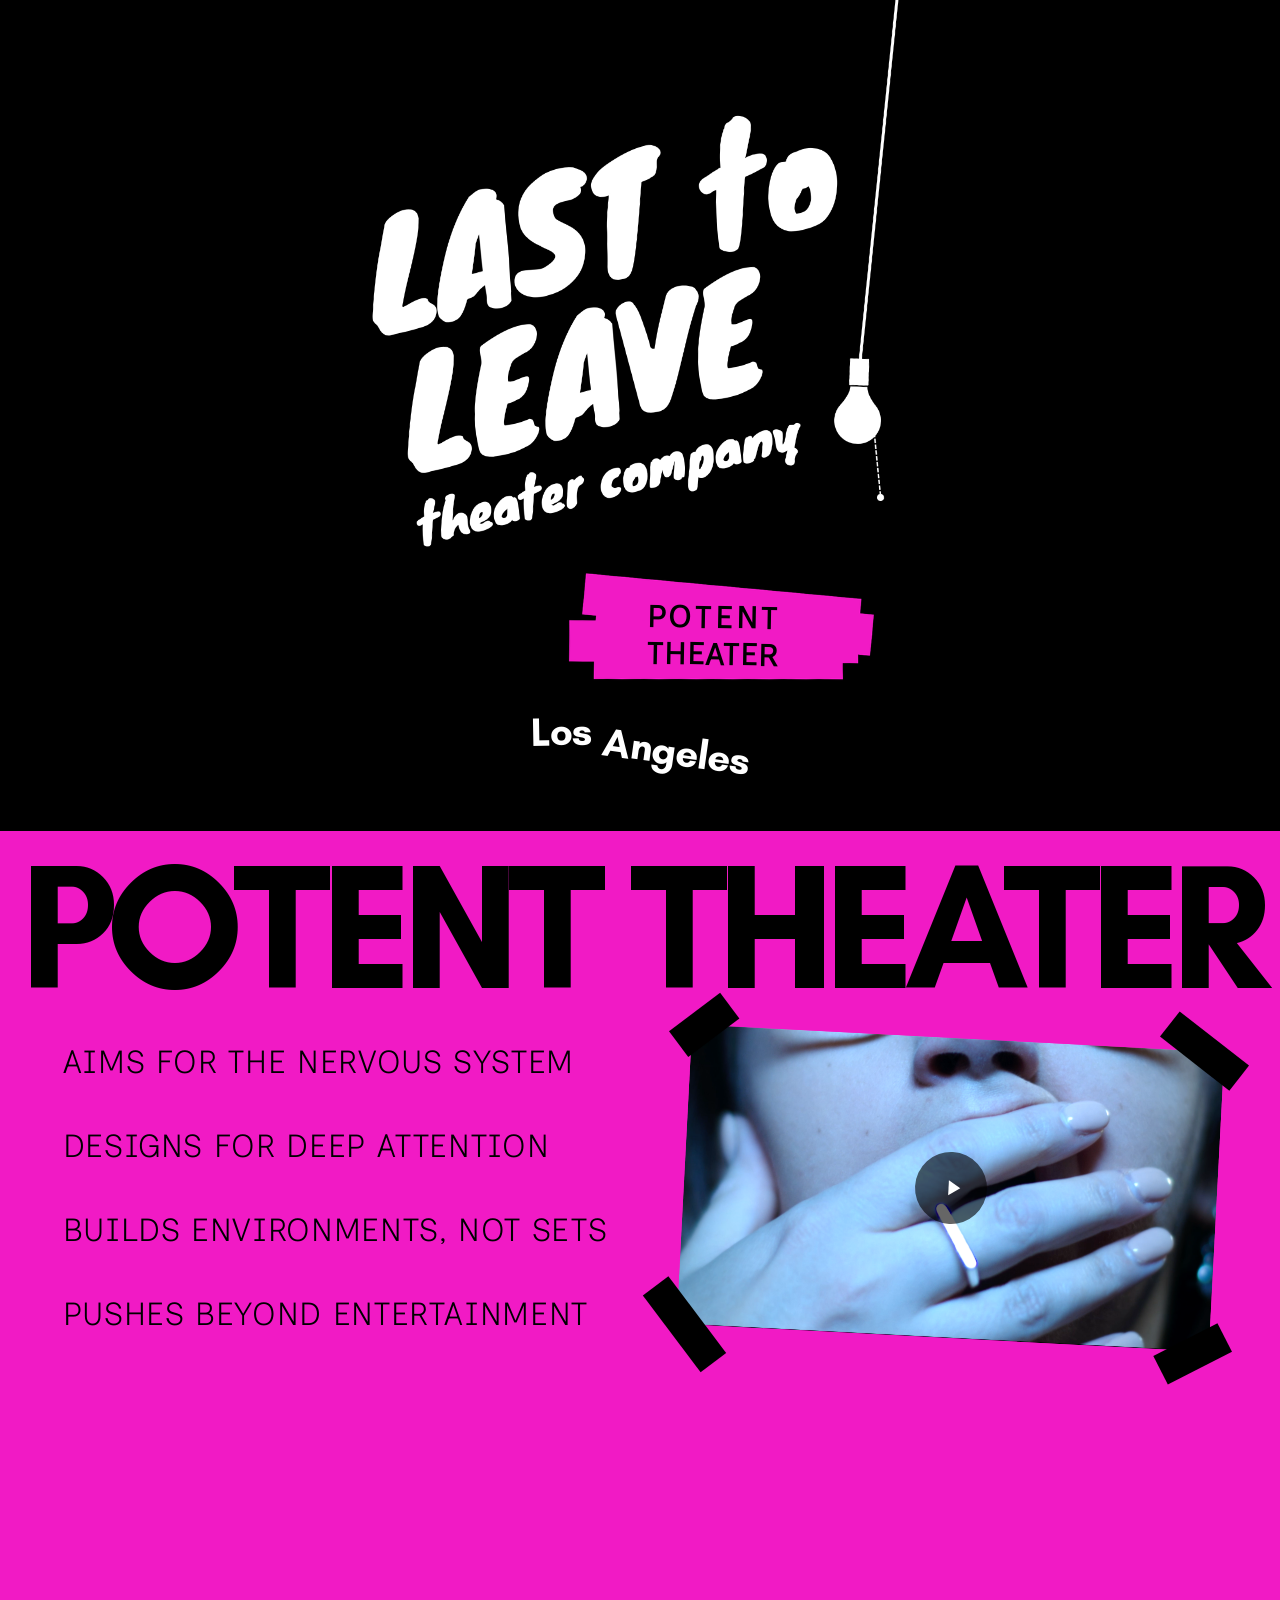
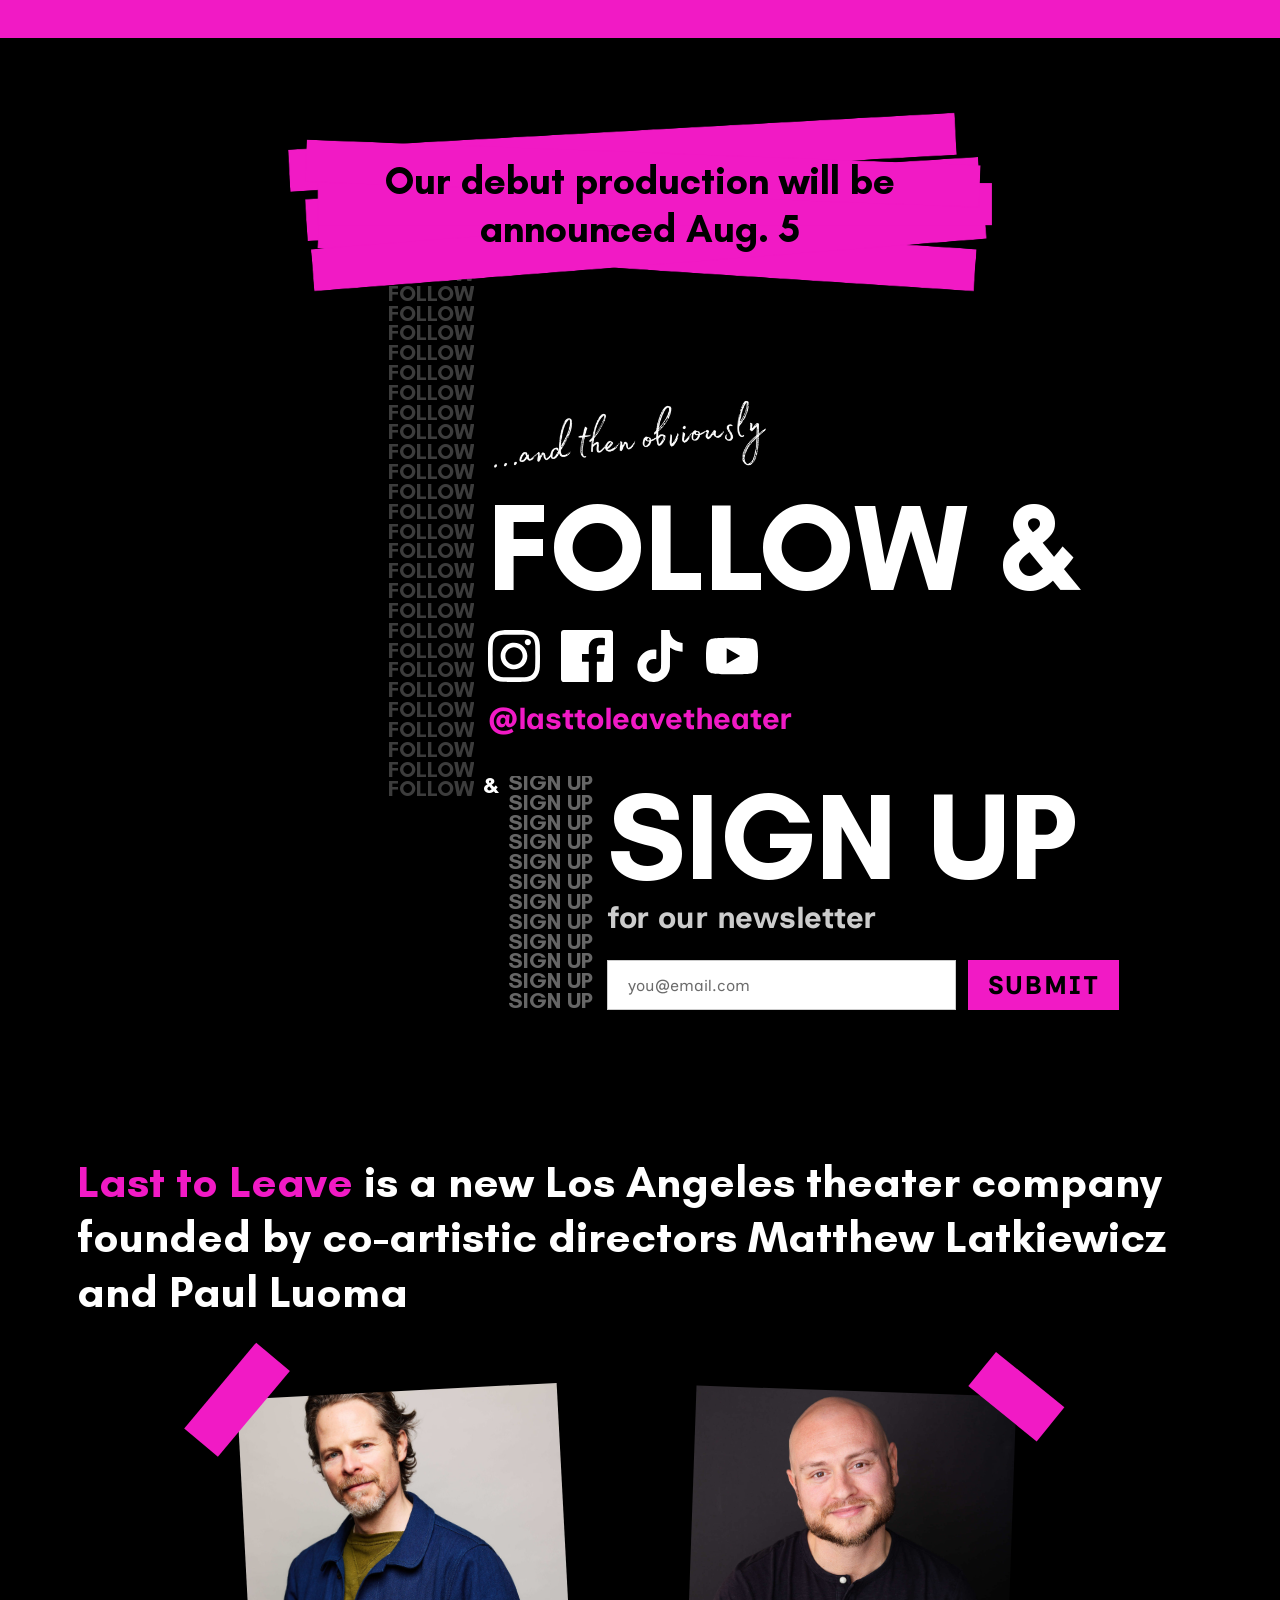
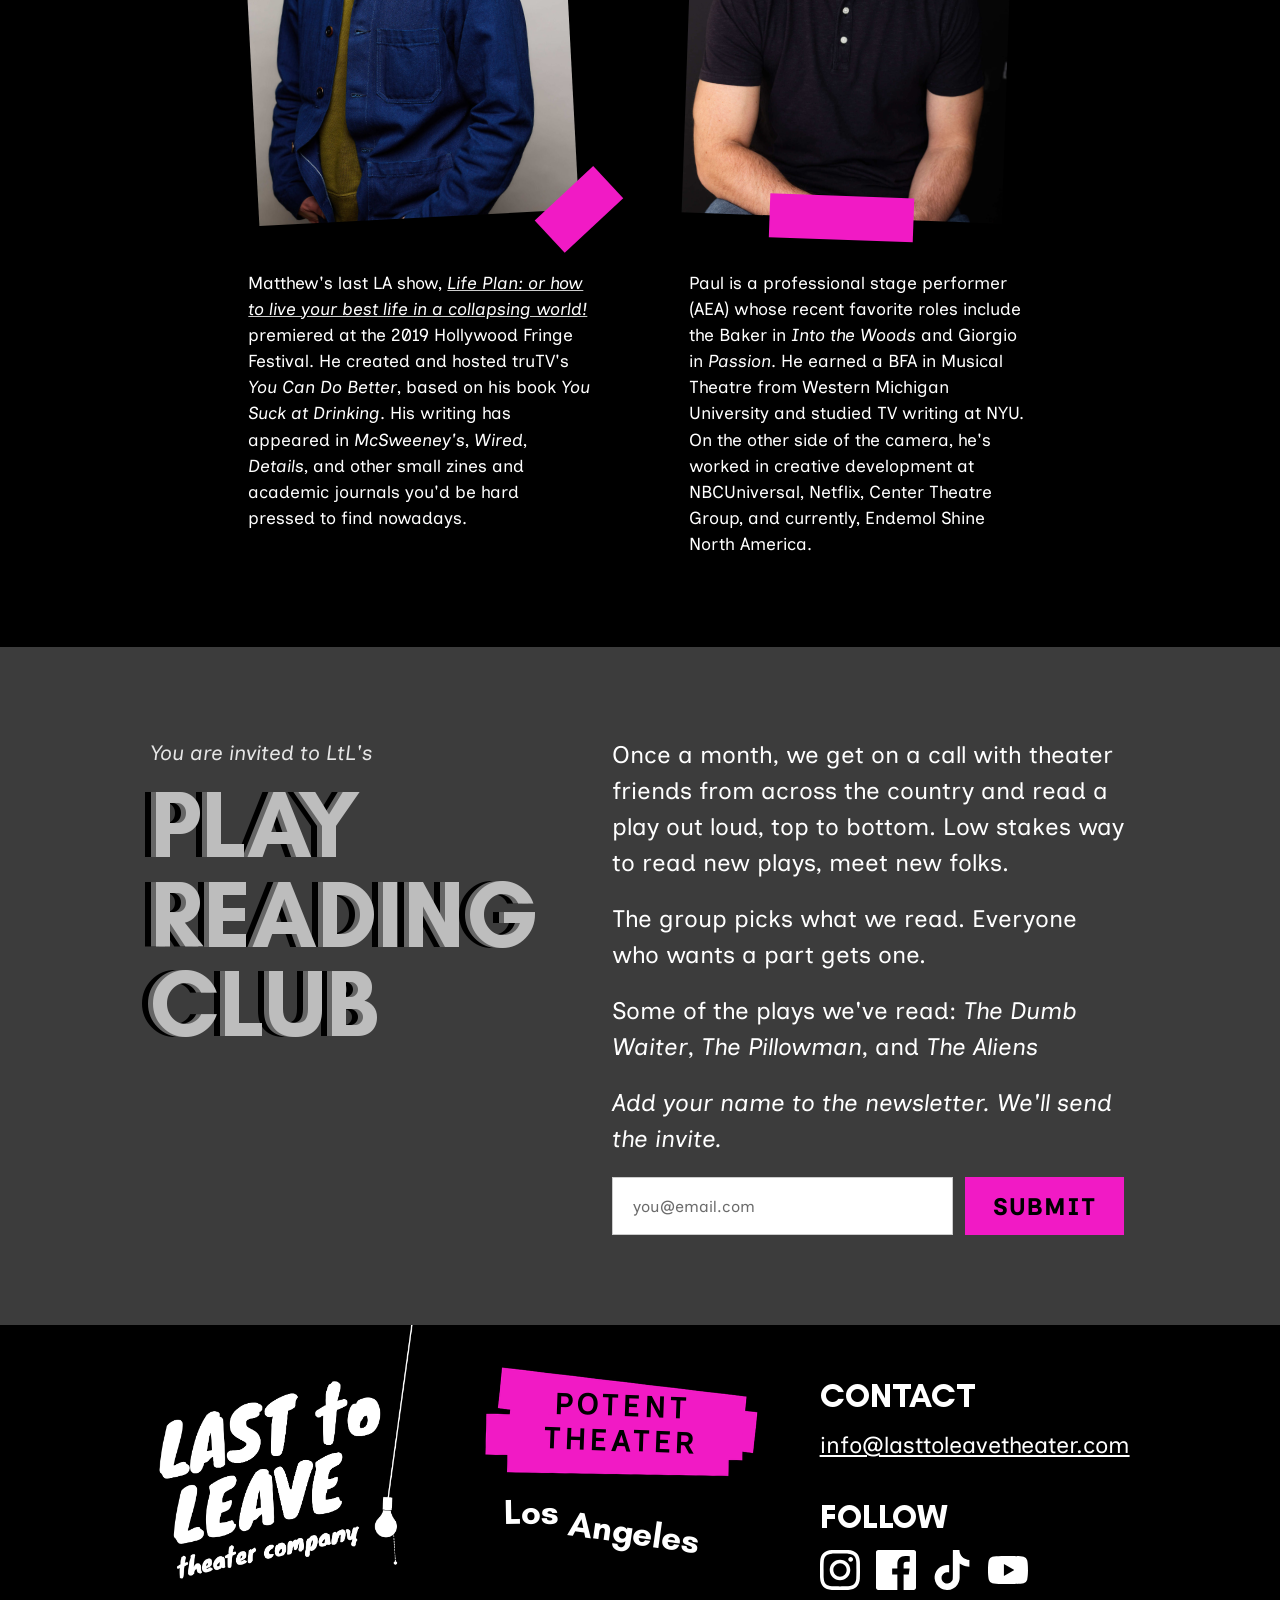
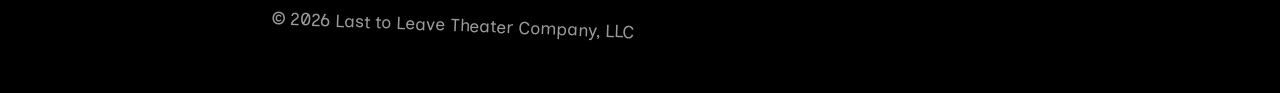
==== index.html @ fa1e3afb "4B: comment out the '...or you find out late' aside Commented, not deleted -- the brief leaves its A" ====
<!DOCTYPE html>
<html lang="en">
<head>
<meta charset="UTF-8">
<meta name="viewport" content="width=device-width, initial-scale=1.0">
<title>Last to Leave — Potent theater. Los Angeles.</title>
<meta name="description" content="Last to Leave is a new Los Angeles theater company founded by Matthew Latkiewicz and Paul Luoma. Our debut production is announced Aug. 5.">
<link rel="preconnect" href="https://fonts.googleapis.com">
<link rel="preconnect" href="https://fonts.gstatic.com" crossorigin>
<link href="https://fonts.googleapis.com/css2?family=Inclusive+Sans:ital,wght@0,400;0,600;0,700;1,400&family=IBM+Plex+Mono:wght@400;500&display=swap" rel="stylesheet">
<link rel="stylesheet" href="css/style.css">
</head>
<body>

<!-- ==========================================================
     Hero + Flag now ONE section, no animations: wordmark through
     both phrases load in immediately. Manifesto (next section) is
     sticky with a JS-measured negative margin exactly matching
     #flagPhrases' rendered height, so it initially sits covering
     just the two phrases (see js/main.js), then stays put while
     Hero scrolls up underneath it, before releasing to scroll
     normally once Hero has cleared.
     ========================================================== -->
<div class="hero-wrap" id="heroWrap">
  <section class="hero" id="hero">
    <img
      class="hero__lockup"
      src="images/wordmark-lockup.png"
      alt="Last to Leave theater company"
    >
    <div class="hero__tape">
      <span class="tape">
        <span class="hero__tape-text"><span class="word--potent">POTENT</span><br><span class="word--theater">THEATER</span></span>
      </span>
    </div>
    <p class="hero__la"><span class="word--los">Los</span> <span class="word--angeles">Angeles</span></p>

    <div class="hero__flag-text" id="flagPhrases">
      <p class="mono-aside flag__line--flag"><span class="flag__flag-rotate">This is<br>a flag</span></p>
      <p class="mono-aside flag__line--planted">planted in<br>the real</p>
    </div>
  </section>

<!-- ==========================================================
     3 — Manifesto
     ========================================================== -->
<section class="manifesto" id="manifesto">
  <h2 class="manifesto__title" id="manifestoTitle"><span class="manifesto__title-word">Potent</span><br class="manifesto__title-break"> <span class="manifesto__title-word">Theater</span></h2>
  <div class="manifesto__body">
    <ul class="manifesto__lines">
      <li>Aims for the nervous system</li>
      <li>Designs for deep attention</li>
      <li>Builds environments, not sets</li>
      <li>Pushes beyond entertainment</li>
    </ul>
    <div class="manifesto__video-wrap">
      <div class="video-frame">
        <span class="tape tape--black tape--tl"></span>
        <span class="tape tape--black tape--tr"></span>
        <span class="tape tape--black tape--bl"></span>
        <span class="tape tape--black tape--br"></span>
        <div class="video-frame__media">
          <video
            id="manifestoVideo"
            poster="images/ltl-launch-video-thumbnail.png"
            playsinline
            muted
            preload="none"
          >
            <source src="images/launch-video-web-v3.mp4" type="video/mp4">
          </video>
          <button class="video-frame__play" id="videoPlayBtn" aria-label="Play video">
            <svg viewBox="0 0 24 24"><path d="M8 5v14l11-7z"/></svg>
          </button>
        </div>
      </div>
    </div>
  </div>
</section>
<div class="manifesto-reveal-spacer" aria-hidden="true"></div>
</div><!-- /.hero-wrap -->

<!-- ==========================================================
     4A — Debut teaser (REPLACEABLE — becomes the Assassins feature
     on Aug 5). Keep this block self-contained; do not merge markup
     or styling with 4B below, even though they read as one beat now.
     ========================================================== -->
<section class="debut-teaser" id="debut-teaser">
  <div class="debut-teaser__tape">
    <img src="images/tape-for-debut-production.png" alt="" class="debut-teaser__tape-img">
    <span class="debut-teaser__tape-text">Our debut production will be<br>announced Aug. 5</span>
  </div>
</section>

<!-- ==========================================================
     4B — Conversion (SURVIVES Aug 5 — gets promoted to its own
     standalone section then). Self-contained on purpose: only
     needs a standalone heading added once it's lifted out.
     ========================================================== -->
<section class="conversion" id="conversion">
  <div class="ghost-column ghost-column--follow" aria-hidden="true">
    <span>FOLLOW</span><span>FOLLOW</span><span>FOLLOW</span><span>FOLLOW</span>
    <span>FOLLOW</span><span>FOLLOW</span><span>FOLLOW</span><span>FOLLOW</span>
    <span>FOLLOW</span><span>FOLLOW</span><span>FOLLOW</span><span>FOLLOW</span>
    <span>FOLLOW</span><span>FOLLOW</span><span>FOLLOW</span><span>FOLLOW</span>
    <span>FOLLOW</span><span>FOLLOW</span><span>FOLLOW</span><span>FOLLOW</span>
    <span>FOLLOW</span><span>FOLLOW</span><span>FOLLOW</span><span>FOLLOW</span>
    <span>FOLLOW</span><span>FOLLOW</span><span>FOLLOW</span><span>FOLLOW</span>
    <span>FOLLOW</span><span>FOLLOW</span>
  </div>
  <div class="ghost-column ghost-column--signup" aria-hidden="true">
    <span>SIGN UP</span><span>SIGN UP</span><span>SIGN UP</span><span>SIGN UP</span>
    <span>SIGN UP</span><span>SIGN UP</span><span>SIGN UP</span><span>SIGN UP</span>
    <span>SIGN UP</span><span>SIGN UP</span><span>SIGN UP</span><span>SIGN UP</span>
    <span>SIGN UP</span><span>SIGN UP</span><span>SIGN UP</span><span>SIGN UP</span>
    <span>SIGN UP</span><span>SIGN UP</span><span>SIGN UP</span><span>SIGN UP</span>
  </div>
  <span class="ghost-column-ampersand" aria-hidden="true">&amp;</span>

  <div class="conversion__inner">
    <img src="images/and-then-obviously.png" alt="...and then obviously" class="conversion__aside-img">

    <h2 class="conversion__heading">FOLLOW &amp;</h2>
    <div class="conversion__socials">
      <div class="social-row">
        <a href="https://instagram.com/lasttoleavetheater" target="_blank" rel="noopener" aria-label="Instagram">
          <svg viewBox="0 0 24 24"><path d="M12 2.163c3.204 0 3.584.012 4.85.07 3.252.148 4.771 1.691 4.919 4.919.058 1.265.069 1.645.069 4.849 0 3.205-.012 3.584-.069 4.849-.149 3.225-1.664 4.771-4.919 4.919-1.266.058-1.644.07-4.85.07-3.204 0-3.584-.012-4.849-.07-3.26-.149-4.771-1.699-4.919-4.92-.058-1.265-.07-1.644-.07-4.849 0-3.204.013-3.583.07-4.849.149-3.227 1.664-4.771 4.919-4.919 1.266-.057 1.645-.069 4.849-.069zm0-2.163c-3.259 0-3.667.014-4.947.072-4.358.2-6.78 2.618-6.98 6.98-.059 1.281-.073 1.689-.073 4.948 0 3.259.014 3.668.072 4.948.2 4.358 2.618 6.78 6.98 6.98 1.281.058 1.689.072 4.948.072 3.259 0 3.668-.014 4.948-.072 4.354-.2 6.782-2.618 6.98-6.98.058-1.28.072-1.689.072-4.948 0-3.259-.014-3.667-.072-4.947-.196-4.354-2.617-6.78-6.98-6.98-1.281-.059-1.69-.073-4.949-.073zm0 5.838c-3.403 0-6.162 2.759-6.162 6.162s2.759 6.163 6.162 6.163 6.162-2.759 6.162-6.163c0-3.403-2.759-6.162-6.162-6.162zm0 10.162c-2.209 0-4-1.79-4-4 0-2.209 1.791-4 4-4s4 1.791 4 4c0 2.21-1.791 4-4 4zm6.406-11.845c-.796 0-1.441.645-1.441 1.44s.645 1.44 1.441 1.44c.795 0 1.439-.645 1.439-1.44s-.644-1.44-1.439-1.44z"/></svg>
        </a>
        <a href="https://www.facebook.com/profile.php?id=61587744928909&mibextid=wwXIfr&mibextid=wwXIfr" target="_blank" rel="noopener" aria-label="Facebook">
          <svg viewBox="0 0 24 24"><path d="M22.675 0h-21.35c-.732 0-1.325.593-1.325 1.325v21.351c0 .731.593 1.324 1.325 1.324h11.495v-9.294h-3.128v-3.622h3.128v-2.671c0-3.1 1.893-4.788 4.659-4.788 1.325 0 2.463.099 2.795.143v3.24l-1.918.001c-1.504 0-1.795.715-1.795 1.763v2.313h3.587l-.467 3.622h-3.12v9.293h6.116c.73 0 1.323-.593 1.323-1.325v-21.35c0-.732-.593-1.325-1.325-1.325z"/></svg>
        </a>
        <a href="https://tiktok.com/@lasttoleavetheater" target="_blank" rel="noopener" aria-label="TikTok">
          <svg viewBox="0 0 24 24"><path d="M12.53.02C13.84 0 15.14.01 16.44 0c.08 1.53.63 3.09 1.75 4.17 1.12 1.11 2.7 1.62 4.24 1.79v4.03c-1.44-.05-2.89-.35-4.2-.97-.57-.26-1.1-.59-1.62-.93-.01 2.92.01 5.84-.02 8.75-.08 1.4-.54 2.79-1.35 3.94-1.31 1.92-3.58 3.17-5.91 3.21-1.43.08-2.86-.31-4.08-1.03-2.02-1.19-3.44-3.37-3.65-5.71-.02-.5-.03-1-.01-1.49.18-1.9 1.12-3.72 2.58-4.96 1.66-1.44 3.98-2.13 6.15-1.72.02 1.48-.04 2.96-.04 4.44-.99-.32-2.15-.23-3.02.37-.63.41-1.11 1.04-1.36 1.75-.21.51-.15 1.07-.14 1.61.24 1.64 1.82 3.02 3.5 2.87 1.12-.01 2.19-.66 2.77-1.61.19-.33.4-.67.41-1.06.1-1.79.06-3.57.07-5.36.01-4.03-.01-8.05.02-12.07z"/></svg>
        </a>
        <a href="https://www.youtube.com/channel/UCHzRzd8dyjX0GAWx27gqd8Q" target="_blank" rel="noopener" aria-label="YouTube">
          <svg viewBox="0 0 24 24"><path d="M23.498 6.186a3.016 3.016 0 0 0-2.122-2.136C19.505 3.545 12 3.545 12 3.545s-7.505 0-9.377.505A3.017 3.017 0 0 0 .502 6.186C0 8.07 0 12 0 12s0 3.93.502 5.814a3.016 3.016 0 0 0 2.122 2.136c1.871.505 9.376.505 9.376.505s7.505 0 9.377-.505a3.015 3.015 0 0 0 2.122-2.136C24 15.93 24 12 24 12s0-3.93-.502-5.814zM9.545 15.568V8.432L15.818 12l-6.273 3.568z"/></svg>
        </a>
      </div>
      <a href="https://instagram.com/lasttoleavetheater" target="_blank" rel="noopener" class="social-handle">@lasttoleavetheater</a>
    </div>

    <div class="conversion__signup">
      <h2 class="conversion__heading">SIGN UP</h2>
      <p>for our newsletter</p>
      <form class="signup-form" action="https://buttondown.com/api/emails/embed-subscribe/ltltheater" method="post" target="popupwindow" onsubmit="window.open('https://buttondown.com/ltltheater', 'popupwindow')">
        <label for="conversion-email" class="visually-hidden">Email address</label>
        <input type="email" id="conversion-email" name="email" class="signup-form__email" placeholder="you@email.com" required>
        <input type="hidden" name="embed" value="1">
        <button type="submit" class="signup-form__submit">Submit</button>
      </form>
    </div>
  </div>
  <!-- Retained deliberately, not dead markup: post-announcement this line
       shifts from "you missed the news" to "you missed the run," so it may
       come back. Restore by uncommenting -- its .debut-teaser__aside rule
       in css/style.css is intentionally left in place.
  <p class="mono-aside debut-teaser__aside">...or you find out late</p>
  -->
</section>

<!-- ========================================================
     5 — Who we are
     ======================================================== -->
<section class="who-we-are" id="who-we-are">
  <h2 class="who-we-are__heading">
    <span class="accent">Last to Leave</span> is a new Los Angeles theater company founded by co-artistic directors Matthew Latkiewicz and Paul Luoma
  </h2>

  <div class="who-we-are__people">
    <div class="person">
      <div class="person__photo-wrap">
        <span class="tape tape--tl"></span>
        <img src="images/matthew-latkiewicz-sm.jpg" alt="Matthew Latkiewicz">
        <span class="tape tape--br"></span>
      </div>
      <p class="person__bio">
        Matthew's last LA show, <a href="https://www.hollywoodfringe.org/projects/5773?tab=details" target="_blank" rel="noopener"><em>Life Plan: or how to live your best life in a collapsing world!</em></a> premiered at the 2019 Hollywood Fringe Festival. He created and hosted truTV's <em>You Can Do Better</em>, based on his book <em>You Suck at Drinking</em>. His writing has appeared in <em>McSweeney's</em>, <em>Wired</em>, <em>Details</em>, and other small zines and academic journals you'd be hard pressed to find nowadays.
      </p>
    </div>

    <div class="person">
      <div class="person__photo-wrap">
        <span class="tape tape--tr"></span>
        <img src="images/paul-luoma.jpg" alt="Paul Luoma">
        <span class="tape tape--bc"></span>
      </div>
      <p class="person__bio">
        Paul is a professional stage performer (AEA) whose recent favorite roles include the Baker in <em>Into the Woods</em> and Giorgio in <em>Passion</em>. He earned a BFA in Musical Theatre from Western Michigan University and studied TV writing at NYU. On the other side of the camera, he's worked in creative development at NBCUniversal, Netflix, Center Theatre Group, and currently, Endemol Shine North America.
      </p>
    </div>
  </div>
</section>

<!-- ========================================================
     6 — Play Reading Club
     ======================================================== -->
<section class="reading-club" id="reading-club">
  <div class="reading-club__container">
    <div class="reading-club__heading-wrap">
      <p class="reading-club__eyebrow">You are invited to LtL's</p>
      <h2 class="reading-club__heading"><span>PLAY</span><span>READING</span><span>CLUB</span></h2>
    </div>
    <div class="reading-club__body">
      <p>Once a month, we get on a call with theater friends from across the country and read a play out loud, top to bottom. Low stakes way to read new plays, meet new folks.</p>
      <p>The group picks what we read. Everyone who wants a part gets one.</p>
      <p>Some of the plays we've read: <em>The Dumb Waiter</em>, <em>The Pillowman</em>, and <em>The Aliens</em></p>
      <p><em>Add your name to the newsletter. We'll send the invite.</em></p>

      <form class="signup-form" action="https://buttondown.com/api/emails/embed-subscribe/ltltheater" method="post" target="popupwindow" onsubmit="window.open('https://buttondown.com/ltltheater', 'popupwindow')">
        <label for="reading-club-email" class="visually-hidden">Email address</label>
        <input type="email" id="reading-club-email" name="email" class="signup-form__email" placeholder="you@email.com" required>
        <input type="hidden" name="embed" value="1">
        <button type="submit" class="signup-form__submit">Submit</button>
      </form>
    </div>
  </div>
</section>

<!-- ========================================================
     7 — Lights-out beat + Footer
     ======================================================== -->
<!-- Not used in this version -- restore by uncommenting.
<section class="lights-out" id="lights-out">
  <p class="mono-aside lights-out__text">will turn<br>out the<br>lights</p>
</section>
-->

<footer class="footer" id="footer">
  <div class="footer__wordmark">
    <img src="images/wordmark-lockup.png" alt="Last to Leave theater company" class="footer__lockup">
  </div>

  <div class="footer__brand">
    <span class="tape footer__tape">
      <span class="footer__tape-text">POTENT<br>THEATER</span>
    </span>
    <p class="footer__la"><span class="word--los">Los</span> <span class="word--angeles">Angeles</span></p>
  </div>

  <div class="footer__meta">
    <div>
      <h3>CONTACT</h3>
      <a href="mailto:info@lasttoleavetheater.com" class="footer__email">info@lasttoleavetheater.com</a>
    </div>
    <div>
      <h3>FOLLOW</h3>
      <div class="social-row">
        <a href="https://instagram.com/lasttoleavetheater" target="_blank" rel="noopener" aria-label="Instagram">
          <svg viewBox="0 0 24 24"><path d="M12 2.163c3.204 0 3.584.012 4.85.07 3.252.148 4.771 1.691 4.919 4.919.058 1.265.069 1.645.069 4.849 0 3.205-.012 3.584-.069 4.849-.149 3.225-1.664 4.771-4.919 4.919-1.266.058-1.644.07-4.85.07-3.204 0-3.584-.012-4.849-.07-3.26-.149-4.771-1.699-4.919-4.92-.058-1.265-.07-1.644-.07-4.849 0-3.204.013-3.583.07-4.849.149-3.227 1.664-4.771 4.919-4.919 1.266-.057 1.645-.069 4.849-.069zm0-2.163c-3.259 0-3.667.014-4.947.072-4.358.2-6.78 2.618-6.98 6.98-.059 1.281-.073 1.689-.073 4.948 0 3.259.014 3.668.072 4.948.2 4.358 2.618 6.78 6.98 6.98 1.281.058 1.689.072 4.948.072 3.259 0 3.668-.014 4.948-.072 4.354-.2 6.782-2.618 6.98-6.98.058-1.28.072-1.689.072-4.948 0-3.259-.014-3.667-.072-4.947-.196-4.354-2.617-6.78-6.98-6.98-1.281-.059-1.69-.073-4.949-.073zm0 5.838c-3.403 0-6.162 2.759-6.162 6.162s2.759 6.163 6.162 6.163 6.162-2.759 6.162-6.163c0-3.403-2.759-6.162-6.162-6.162zm0 10.162c-2.209 0-4-1.79-4-4 0-2.209 1.791-4 4-4s4 1.791 4 4c0 2.21-1.791 4-4 4zm6.406-11.845c-.796 0-1.441.645-1.441 1.44s.645 1.44 1.441 1.44c.795 0 1.439-.645 1.439-1.44s-.644-1.44-1.439-1.44z"/></svg>
        </a>
        <a href="https://www.facebook.com/profile.php?id=61587744928909&mibextid=wwXIfr&mibextid=wwXIfr" target="_blank" rel="noopener" aria-label="Facebook">
          <svg viewBox="0 0 24 24"><path d="M22.675 0h-21.35c-.732 0-1.325.593-1.325 1.325v21.351c0 .731.593 1.324 1.325 1.324h11.495v-9.294h-3.128v-3.622h3.128v-2.671c0-3.1 1.893-4.788 4.659-4.788 1.325 0 2.463.099 2.795.143v3.24l-1.918.001c-1.504 0-1.795.715-1.795 1.763v2.313h3.587l-.467 3.622h-3.12v9.293h6.116c.73 0 1.323-.593 1.323-1.325v-21.35c0-.732-.593-1.325-1.325-1.325z"/></svg>
        </a>
        <a href="https://tiktok.com/@lasttoleavetheater" target="_blank" rel="noopener" aria-label="TikTok">
          <svg viewBox="0 0 24 24"><path d="M12.53.02C13.84 0 15.14.01 16.44 0c.08 1.53.63 3.09 1.75 4.17 1.12 1.11 2.7 1.62 4.24 1.79v4.03c-1.44-.05-2.89-.35-4.2-.97-.57-.26-1.1-.59-1.62-.93-.01 2.92.01 5.84-.02 8.75-.08 1.4-.54 2.79-1.35 3.94-1.31 1.92-3.58 3.17-5.91 3.21-1.43.08-2.86-.31-4.08-1.03-2.02-1.19-3.44-3.37-3.65-5.71-.02-.5-.03-1-.01-1.49.18-1.9 1.12-3.72 2.58-4.96 1.66-1.44 3.98-2.13 6.15-1.72.02 1.48-.04 2.96-.04 4.44-.99-.32-2.15-.23-3.02.37-.63.41-1.11 1.04-1.36 1.75-.21.51-.15 1.07-.14 1.61.24 1.64 1.82 3.02 3.5 2.87 1.12-.01 2.19-.66 2.77-1.61.19-.33.4-.67.41-1.06.1-1.79.06-3.57.07-5.36.01-4.03-.01-8.05.02-12.07z"/></svg>
        </a>
        <a href="https://www.youtube.com/channel/UCHzRzd8dyjX0GAWx27gqd8Q" target="_blank" rel="noopener" aria-label="YouTube">
          <svg viewBox="0 0 24 24"><path d="M23.498 6.186a3.016 3.016 0 0 0-2.122-2.136C19.505 3.545 12 3.545 12 3.545s-7.505 0-9.377.505A3.017 3.017 0 0 0 .502 6.186C0 8.07 0 12 0 12s0 3.93.502 5.814a3.016 3.016 0 0 0 2.122 2.136c1.871.505 9.376.505 9.376.505s7.505 0 9.377-.505a3.015 3.015 0 0 0 2.122-2.136C24 15.93 24 12 24 12s0-3.93-.502-5.814zM9.545 15.568V8.432L15.818 12l-6.273 3.568z"/></svg>
        </a>
      </div>
    </div>
  </div>

  <p class="footer__copyright">© 2026 Last to Leave Theater Company, LLC</p>
</footer>



<script src="js/main.js"></script>
</body>
</html>
---- css/style.css ----
/* ==========================================================================
   Last to Leave — global styles
   ========================================================================== */

@font-face {
  font-family: 'Glacial Indifference';
  src: url('../fonts/GlacialIndifference-Regular.woff2') format('woff2');
  font-weight: 400;
  font-style: normal;
  font-display: swap;
}

@font-face {
  font-family: 'Glacial Indifference';
  src: url('../fonts/GlacialIndifference-Bold.woff2') format('woff2');
  font-weight: 700;
  font-style: normal;
  font-display: swap;
}

:root {
  --black: #000000;
  --white: #ffffff;
  --pink: #f11ac5;
  --grey-dark: #3c3c3c;
  --grey-mid: #666666;
  --grey-hairline: #cccccc;

  --font-display: 'Glacial Indifference', sans-serif;
  --font-body: 'Inclusive Sans', sans-serif;
  --font-mono: 'IBM Plex Mono', monospace;

  --section-pad-x: clamp(1.5rem, 6vw, 6rem);
}

/* Reset ------------------------------------------------------------------ */

*,
*::before,
*::after {
  box-sizing: border-box;
}

html {
  -webkit-text-size-adjust: 100%;
}

body {
  margin: 0;
  background: var(--black);
  color: var(--white);
  font-family: var(--font-body);
  line-height: 1.5;
  /* clip, not hidden: hidden forces overflow-y to compute as "auto" per
     the CSS overflow spec (pairing a non-visible x with a visible y),
     which turns body into a scroll container and breaks position:sticky
     for every descendant on the page. clip doesn't have that side effect. */
  overflow-x: clip;
}

img {
  max-width: 100%;
  display: block;
}

.visually-hidden {
  position: absolute;
  width: 1px;
  height: 1px;
  padding: 0;
  margin: -1px;
  overflow: hidden;
  clip: rect(0, 0, 0, 0);
  white-space: nowrap;
  border: 0;
}

a {
  color: inherit;
}

button {
  font-family: inherit;
}

h1, h2, h3, p, ul {
  margin: 0;
}

/* Motion: respect reduced-motion preference -------------------------------- */

@media (prefers-reduced-motion: reduce) {
  * {
    animation-duration: 0.01ms !important;
    animation-iteration-count: 1 !important;
    transition-duration: 0.01ms !important;
    scroll-behavior: auto !important;
  }
}

/* Shared: tape strips -------------------------------------------------------
   Reusable hand-stuck tape treatment. Default pink; .tape--black for the
   manifesto video frame. Jagged edges via clip-path. */

.tape {
  position: relative;
  display: inline-block;
  background: var(--pink);
  clip-path: polygon(
    0% 0%, 100% 0%,
    100% 32%, 93% 32%, 93% 44%, 100% 44%,
    100% 100%, 0% 100%,
    0% 68%, 7% 68%, 7% 56%, 0% 56%
  );
}

.tape--black {
  background: var(--black);
}

/* Shared: mono aside voice -------------------------------------------------- */

.mono-aside {
  font-family: var(--font-mono);
  font-size: clamp(1.1rem, 2.4vw, 1.5rem);
  line-height: 1.4;
  color: var(--white);
}

/* Shared: newsletter form ---------------------------------------------------- */

.signup-form {
  display: flex;
  gap: 0.75rem;
  max-width: 32rem;
  margin-top: 1.25rem;
}

.signup-form__email {
  flex: 1;
  min-width: 0;
  padding: 0.9rem 1.25rem;
  border-radius: 0;
  border: 1px solid var(--grey-hairline);
  background: var(--white);
  color: var(--black);
  font-family: var(--font-body);
  font-size: 1rem;
}

.signup-form__email::placeholder {
  color: #6b6b6b;
}

.signup-form__submit {
  flex-shrink: 0;
  padding: 0.9rem 1.75rem;
  border: none;
  border-radius: 0;
  background: var(--pink);
  color: var(--black);
  font-family: var(--font-body);
  font-weight: 700;
  letter-spacing: 0.04em;
  text-transform: uppercase;
  font-size: 1.5rem;
  cursor: pointer;
}

.signup-form__submit:hover {
  background: var(--white);
}

.signup-form__note {
  font-size: 0.8rem;
  color: var(--grey-hairline);
  margin-top: 0.5rem;
}

/* Shared: social icon row ---------------------------------------------------- */

.social-row {
  display: flex;
  align-items: center;
  gap: 1rem;
}

.social-row a {
  display: inline-flex;
  align-items: center;
  justify-content: center;
  width: 2.5rem;
  height: 2.5rem;
  color: var(--white);
  transition: color 0.2s ease;
}

.social-row a:hover {
  color: var(--pink);
}

.social-row svg {
  width: 100%;
  height: 100%;
  fill: currentColor;
}

.social-handle {
  color: var(--pink);
  font-weight: 700;
  text-decoration: none;
}

/* ==========================================================================
   1 — Hero
   ========================================================================== */

.hero-wrap {
  position: relative;
}

.hero {
  --wordmark-w: min(60vw, 34rem);
  min-height: 100vh;
  display: flex;
  flex-direction: column;
  align-items: center;
  justify-content: flex-start;
  padding: var(--section-pad-x);
  padding-top: 0;
  /* No bottom padding: Manifesto's overlap math (js/main.js) assumes
     Hero's rendered bottom edge coincides exactly with #flagPhrases'
     own bottom edge. */
  padding-bottom: 0;
  position: relative;
  background: var(--black);
}

.hero__lockup {
  width: var(--wordmark-w, min(60vw, 34rem));
  height: auto;
  margin-top: 0;
  transform: rotate(-2deg);
}

.hero__tape {
  margin-top: 2rem;
  /* right edge aligned to the bulb graphic baked into the wordmark PNG,
     measured at 93.3% of the wordmark's own width. Rotation is 1deg (not
     the tape's overall ~4.3deg tilt) because the tape-hero.png artwork
     already has its own ~1deg inherent tilt baked in; this cancels it out
     so the shape's own bottom edge renders horizontal. */
  --tape-offset: calc(0.433 * var(--wordmark-w) - 50%);
  transform: translateX(var(--tape-offset)) rotate(1deg);
}

.hero__tape .tape {
  width: clamp(16rem, 24vw, 24rem);
  aspect-ratio: 500 / 178;
  background-image: url('../images/tape-hero.png');
  background-size: 100% 100%;
  background-color: transparent;
  clip-path: none;
  display: flex;
  flex-direction: column;
  justify-content: center;
  align-items: center;
  padding: 0.9rem 3rem 0 2rem;
}

.hero__tape-text {
  font-family: var(--font-body);
  font-weight: 500;
  color: var(--black);
  font-size: clamp(1.375rem, 3.74vw, 1.98rem);
  line-height: 1.15;
  text-align: center;
}

.hero__tape-text .word--potent {
  letter-spacing: 0.09em;
}

.hero__tape-text .word--theater {
  letter-spacing: 0;
}

.hero__la {
  margin-top: 1.1rem;
  font-family: var(--font-display);
  font-weight: 700;
  font-size: clamp(1.68rem, 4.8vw, 2.52rem);
}

.hero__la .word--los {
  display: inline-block;
  transform: rotate(-1deg);
}

.hero__la .word--angeles {
  display: inline-block;
  transform: translateY(20px) rotate(8deg);
}

/* ==========================================================================
   2 — Flag phrases (now part of Hero, not a separate scroll section --
   see .manifesto for the sticky/overlap mechanic that covers these at
   rest and reveals them as Hero scrolls up underneath it)
   ========================================================================== */

.hero__flag-text {
  margin-top: 70px;
  display: flex;
  flex-direction: column;
  align-items: center;
  gap: 4rem;
  text-align: center;
}

.flag__flag-rotate {
  display: inline-block;
  transform: rotate(-4deg);
}

/* ==========================================================================
   3 — Manifesto
   ========================================================================== */

.manifesto {
  /* No min-height: sized to its own content (~650px), not the viewport.
     This matters: it means once stuck, Manifesto does NOT necessarily
     cover the whole screen, which is what makes a real reveal possible
     (see the sticky `top` offset below). */
  background: var(--pink);
  color: var(--black);
  padding: 10px 20px 50px 20px;
  display: flex;
  flex-direction: column;
  justify-content: center;
  gap: clamp(1.25rem, 3vh, 2rem);
  /* Negative margin-top set in js/main.js, matched exactly to
     #flagPhrases' rendered height, so it initially sits covering just
     the two phrases (screenshot B). Sticky `top` is a positive offset,
     NOT 0 -- 0 would mean Manifesto's covering box starts at the very
     top of the viewport with nothing ever above it to reveal. A
     positive offset leaves that band permanently open, so Hero's
     content (moving normally, up and off) passes visibly through it
     before going off-screen -- that band is the actual reveal. */
  position: sticky;
  top: 30vh;
  z-index: 10;
}

/* Genuine extra scroll-runway (not just extra height ON Manifesto, which
   doesn't work -- see comment above) so Manifesto has 250px of stuck
   time for the reveal fade to play out over, before it releases and
   scrolls away normally. Pink so releasing into it reads as a seamless
   continuation rather than a gap. REVEAL_BUFFER_PX in js/main.js must
   match this height. */
.manifesto-reveal-spacer {
  height: 250px;
  background: var(--pink);
}

.manifesto__title {
  font-family: var(--font-display);
  font-weight: 700;
  line-height: 0.95;
  letter-spacing: -0.06em;
  text-transform: uppercase;
  /* .manifesto is display:flex, so this h2 is a flex item -- and flex
     items are always block-level ("blockified") no matter what display
     you give them; display:inline-block here would compute back to
     block regardless. The actual reason it was stretching to full
     width is align-items:stretch (the flex default on .manifesto),
     which sizes every flex item to the container's cross-axis size
     unless it opts out. align-self:flex-start opts this one out, so it
     shrinks to its actual text width instead -- without this,
     getBoundingClientRect() always reports the CONTAINER's width here,
     not the rendered text width, making syncManifestoTitle()'s fit
     measurement in js/main.js a silent no-op (it reads back the target
     width whether or not the text actually reaches it, so font-size
     never gets corrected off the fallback clamp below). */
  align-self: flex-start;
  /* Exact font-size is set by syncManifestoTitle() in js/main.js, which
     fits this to span the full content width of #manifesto (not just an
     approximation via vw units) -- this clamp is only the pre-JS/no-JS
     fallback. white-space:nowrap keeps "Potent Theater" from wrapping
     mid-fit; the mobile breakpoint below switches each word to its own
     line and lets JS fit them independently instead. */
  font-size: clamp(2rem, 12vw, 10rem);
  white-space: nowrap;
}

.manifesto__title-word {
  /* Always inline-block, never block -- a block element stretches to
     its container's width regardless of font-size, which would make
     syncManifestoTitle()'s width measurement always read the container
     width back (a no-op fit). inline-block sizes to content instead, on
     both desktop and the stacked mobile layout below. The line break
     between words on mobile comes from .manifesto__title-break, not
     from changing this to block. letter-spacing is redeclared here (not
     just inherited from .manifesto__title) because an em-based value
     resolves against the font-size of the element it's declared ON --
     inherited, it would stay frozen at the H2's font-size even as JS
     sets each word's OWN font-size independently on mobile, breaking
     the proportional width-vs-font-size relationship fitFontToWidth()
     relies on for its one-shot scaling in js/main.js. Declared directly
     here, it scales with each word's own size instead. */
  letter-spacing: -0.06em;
  display: inline-block;
}

.manifesto__title-break {
  display: none;
}

.manifesto__body {
  display: flex;
  gap: clamp(2rem, 6vw, 5rem);
  align-items: flex-start;
  flex-wrap: wrap;
  /* Keeps the list and video from drifting far apart on very wide
     screens, even though .manifesto__title above spans full width.
     73rem specifically: past this row width, .manifesto__lines' font-
     size (clamp ceiling 2rem) and .video-frame's height-matched ideal
     width are both already maxed out and constant, so this is the exact
     threshold where the list's natural (no-wrap) width + gap + the
     video's height-matched width all fit with nothing to spare --
     below it the video would have to give up some of the height match
     to avoid wrapping the list (see syncManifestoVideoSize in
     js/main.js); above it there's no more benefit, just extra gap. */
  max-width: 73rem;
  margin-inline: auto;
}

.manifesto__lines {
  /* flex-basis:0, not auto -- with auto, the flex-wrap decision is based
     on this list's own unwrapped max-content width (i.e. its longest
     line rendered on one line), which is wide enough to trigger a
     premature wrap of the whole row well before space is actually
     tight. With basis 0, the wrap decision is driven by .video-frame's
     content width instead, and this just grows to fill whatever's left. */
  flex: 1 1 0;
  min-width: 0;
  display: flex;
  flex-direction: column;
  gap: clamp(1.25rem, 4vh, 2.5rem);
  font-family: var(--font-body);
  font-size: clamp(1.1rem, 2.6vw, 2rem);
  font-weight: 300;
  letter-spacing: 0.02em;
  text-transform: uppercase;
  list-style: none;
  padding: 0;
}

.manifesto__video-wrap {
  /* Width is NOT a flex share -- js/main.js's syncManifestoVideoSize()
     sets .video-frame's width to whatever makes its height (via its own
     aspect-ratio) match .manifesto__lines' rendered height, so the two
     columns balance vertically instead of the video sitting at some
     unrelated size. This wrap just shrinks to fit that. */
  flex: 0 0 auto;
  min-width: 0;
  align-self: center;
}

.video-frame {
  position: relative;
  transform: rotate(3deg);
}

.video-frame__media {
  position: relative;
  width: 100%;
  aspect-ratio: 16 / 9;
  overflow: hidden;
  background: var(--black);
}

.video-frame__media video,
.video-frame__media img {
  width: 100%;
  height: 100%;
  object-fit: cover;
}

.video-frame__play {
  position: absolute;
  inset: 0;
  margin: auto;
  width: 4.5rem;
  height: 4.5rem;
  border-radius: 50%;
  background: rgba(0, 0, 0, 0.6);
  border: none;
  display: flex;
  align-items: center;
  justify-content: center;
  cursor: pointer;
  padding: 0;
}

.video-frame__play svg {
  width: 1.6rem;
  height: 1.6rem;
  fill: var(--white);
  margin-left: 4px;
}

.video-frame__play.is-hidden {
  display: none;
}

.video-frame .tape {
  position: absolute;
  height: 2rem;
  /* Solid piece, not the shared .tape class's jagged clip-path -- that
     cut is sized for a wide banner (see .hero__tape .tape); on a small,
     steeply-rotated rectangle like these corners it reads as a pointed
     blade rather than a torn strip of tape. */
  clip-path: none;
  /* .video-frame__media comes after these spans in the DOM and is also
     position:relative with no z-index of its own -- without this, plain
     DOM-order stacking puts the video on top of the tape instead of the
     tape appearing stuck down over it. */
  z-index: 2;
}

/* Different widths (lengths) per corner so these read as separate,
   individually-torn pieces of tape rather than 4 copies of one shape. */
.video-frame .tape--tl { top: -1rem; left: -1.25rem; width: 4rem; transform: rotate(-40deg); }
.video-frame .tape--tr { top: -1rem; right: -1.5rem; width: 5.5rem; transform: rotate(35deg); }
.video-frame .tape--bl { bottom: -1rem; left: -2.5rem; width: 6rem; transform: rotate(50deg); }
.video-frame .tape--br { bottom: -1.2rem; right: -1.25rem; width: 4.5rem; transform: rotate(-30deg); }

/* ==========================================================================
   4A / 4B — Debut teaser + Conversion
   ========================================================================== */

.debut-teaser,
.conversion {
  position: relative;
  background: var(--black);
  padding: clamp(2.5rem, 6vh, 4rem) var(--section-pad-x);
}

.debut-teaser {
  padding-bottom: clamp(3rem, 10vh, 6rem);
  overflow: hidden;
}

.debut-teaser__tape {
  /* z-index keeps the tape graphic itself (not the whole section) stacked
     above .conversion's FOLLOW ghost column, which is allowed to overflow
     up into this section's space -- see .conversion's own comment. This is
     deliberately scoped to just the tape, not .debut-teaser as a whole:
     putting it on the section instead makes the section's own opaque black
     background win the stacking battle too, everywhere in its box
     (including the padding below the tape) -- which silently paints over
     the ghost column there. Same black-on-black, so it's invisible in a
     screenshot; only inspecting the ghost column's element (layout is
     still correct) versus what's actually painted reveals it. */
  position: relative;
  z-index: 2;
  max-width: 44rem;
  margin-inline: auto;
}

.debut-teaser__tape-img {
  display: block;
  width: 100%;
  height: auto;
}

.debut-teaser__tape-text {
  position: absolute;
  inset: 15px 0 0 0;
  display: flex;
  align-items: center;
  justify-content: center;
  text-align: center;
  font-family: var(--font-display);
  font-weight: 700;
  color: var(--black);
  font-size: clamp(1.495rem, 4.6vw, 2.415rem);
  line-height: 1.25;
}

.debut-teaser__aside {
  /* font-size overrides .mono-aside's shared clamp(1.1rem, 2.4vw, 1.5rem)
     -- scoped here, not changed on .mono-aside itself, since that class is
     reused by the flag-beat and lights-out asides too. Both this and
     margin-top below are the original .mono-aside/margin-top values with
     every clamp() argument scaled by the same factor (1.15x, 1.25x), so
     the responsive curve keeps its shape at every viewport size instead of
     just being right at one width. */
  font-size: clamp(1.265rem, 2.76vw, 1.725rem);
  margin-top: clamp(7.875rem, 22.4vh, 14rem);
  text-align: center;
  opacity: 0.85;
}

.conversion {
  /* Deliberately no overflow:hidden here (unlike .debut-teaser above,
     which still has it) -- the FOLLOW ghost column is bottom-anchored and
     allowed to rise past this section's own top edge so it can pass
     behind .debut-teaser's tape graphic. Each .ghost-column still clips
     its own excess repeated words independently via its own
     overflow:hidden, so this doesn't reintroduce spillover there. */
  padding-top: 0;
}

.ghost-column {
  /* top/height/right are set per-instance by syncConversionGhostColumns()
     in main.js -- each lane must hug a different heading's real
     rendered position, which isn't a fixed value across breakpoints. */
  position: absolute;
  display: flex;
  flex-direction: column;
  gap: 0.4rem;
  font-family: var(--font-display);
  font-weight: 700;
  font-size: clamp(1rem, 2.4vw, 1.4rem);
  line-height: 0.6;
  overflow: hidden;
  pointer-events: none;
  user-select: none;
  z-index: 0;
}

.ghost-column--follow {
  color: var(--grey-dark);
}

.ghost-column--signup {
  color: var(--grey-mid);
}

.ghost-column-ampersand {
  /* left/top are set by syncConversionGhostColumns() in main.js, as the
     midpoint of the gap between the two ghost columns on the line where
     they meet -- transform centers the glyph itself on that point. */
  position: absolute;
  transform: translate(-50%, -50%);
  color: var(--white);
  font-family: var(--font-display);
  font-weight: 700;
  font-size: clamp(1rem, 2.4vw, 1.4rem);
  line-height: 1;
  pointer-events: none;
  user-select: none;
}

.conversion__inner {
  /* Base position lines up with .debut-teaser__tape above: the tape is
     centered via margin-inline:auto with a fixed 44rem max-width, and its
     own section's horizontal padding is symmetric, so those padding terms
     cancel out of the tape's left-edge position algebraically, leaving a
     plain function of viewport width (tapeLeft = 50vw - 352px). On top of
     that, +300px is a deliberate further nudge right (past the tape's own
     left edge, roughly under "our" in its text) requested after seeing it
     landed flush with the tape -- so the constant below is 352 - 300, not
     the plain 352 the algebra alone would give. Matching this here (minus
     this section's own padding, which is added back by the browser since
     margin-left is relative to the padding edge) rigidly carries the whole
     4B block -- and the ghost columns, which track these headings' real
     position via main.js -- at any desktop width. Floored at 0 so it
     doesn't go negative just above the mobile breakpoint. */
  position: relative;
  z-index: 1;
  max-width: 40rem;
  margin-left: max(0px, calc(44vw - 152px));
}

.conversion__aside-img {
  /* ~30% bigger, same as the headings/socials/form below it. */
  height: 5.36rem;
  width: auto;
  margin-bottom: 0.5rem;
}

.conversion__heading {
  font-family: var(--font-display);
  font-weight: 700;
  /* ~30% bigger than the original clamp(2.75rem, 10vw, 6rem). */
  font-size: clamp(3.575rem, 13vw, 7.8rem);
  line-height: 0.95;
}

.conversion__signup .conversion__heading,
.conversion__signup p,
.conversion__signup .signup-form {
  margin-left: clamp(1.5rem, 6vw, 4rem);
}

/* "for our newsletter" -- ~30% bigger, scoped to this section only since
   the bare `p` selector would otherwise touch any future paragraph added
   inside .conversion__signup. */
.conversion__signup p {
  font-size: 1.9rem;
  font-weight: 700;
  color: #cccccc;
}

.conversion__socials {
  margin: 1.5rem 0;
  display: flex;
  flex-direction: column;
  gap: 0.9rem;
}

/* Socials icons + handle: ~30% bigger, but scoped to this section's own
   .social-row/.social-handle instances -- both classes are shared with
   the footer, which must not change. */
.conversion__socials .social-row {
  gap: 1.3rem;
}

.conversion__socials .social-row a {
  width: 3.25rem;
  height: 3.25rem;
}

.conversion__socials .social-handle {
  font-size: 1.9rem;
}

/* SUBMIT button + its text: ~30% bigger, scoped so the Play Reading Club
   form (section 6, which shares .signup-form__submit) is unaffected. The
   email input is deliberately left untouched at its shared size. */
.conversion__signup .signup-form__submit {
  padding: .5rem 1.275rem;
  font-size: 1.6rem;
}

.conversion__signup {
  /* Shifted up by one ghost-column line's worth (line-height 13.44px +
     gap 6.4px = 19.84px at this font-size) from the original
     clamp(2.5rem, 6vh, 4rem), so the SIGN UP ghost lane's first line lands
     on the same row as the FOLLOW lane's last line above. Subtracting a
     flat px constant from every clamp() argument keeps the same shape at
     any viewport height, just raised by that fixed amount everywhere. */
  margin-top: clamp(calc(2.5rem - 19.84px), calc(6vh - 19.84px), calc(4rem - 19.84px));
  margin-left: clamp(15px, calc(7vw - 25px), 55px);
}

/* ==========================================================================
   5 — Who we are
   ========================================================================== */

.who-we-are {
  background: var(--black);
  padding: clamp(4rem, 10vh, 7rem) var(--section-pad-x);
}

.who-we-are__heading {
  max-width: 90vw;
  margin-inline: auto;
  text-align: left;
  font-family: var(--font-display);
  font-weight: 700;
  font-size: clamp(1.8rem, 4.2vw, 2.75rem);
  line-height: 1.25;
}

.who-we-are__heading .accent {
  color: var(--pink);
}

.who-we-are__people {
  max-width: 76.5vw;
  margin-inline: auto;
  margin-top: clamp(3rem, 8vh, 5rem);
  display: grid;
  grid-template-columns: repeat(2, 35%);
  justify-content: space-evenly;
}

.person__photo-wrap {
  position: relative;
  max-width: 20rem;
}

.person__photo-wrap img {
  width: 100%;
  aspect-ratio: 3 / 4;
  object-fit: cover;
}

.person:nth-child(1) .person__photo-wrap { transform: rotate(-3deg); }
.person:nth-child(2) .person__photo-wrap { transform: rotate(2deg); }

.person__photo-wrap .tape {
  position: absolute;
  height: 2.75rem;
  /* Solid strip, not the shared .tape class's jagged clip-path cut. */
  clip-path: none;
}

/* Each piece's center lands exactly on the corner/edge point it overlaps
   (translate ±50%,±50% before rotating), so it straddles evenly -- half
   on the photo, half off -- at any rotation angle. Widths vary per piece
   so the four read as separately torn strips, not copies of one shape. */
.person__photo-wrap .tape--tl { top: 0; left: 0; width: 7rem; transform: translate(-50%, -50%) rotate(-47deg); }
.person__photo-wrap .tape--br { bottom: 0; right: 0; width: 5rem; transform: translate(50%, 50%) rotate(-40deg); }
.person__photo-wrap .tape--tr { top: 0; right: 0; width: 5.5rem; transform: translate(50%, -50%) rotate(37deg); }
.person__photo-wrap .tape--bc { bottom: 0; left: 50%; width: 9rem; transform: translate(-50%, 50%); }

.person__bio {
  margin-top: 3.25rem;
  font-size: 1.09rem;
  color: var(--white);
}

.person__bio a {
  color: var(--white);
  text-decoration-color: var(--grey-hairline);
}

/* ==========================================================================
   6 — Play Reading Club  /  7 — Lights-out + Footer
   ========================================================================== */

.grade-wrap {
  background: var(--black);
}

.reading-club {
  background: var(--grey-dark);
  padding: clamp(4rem, 10vh, 7rem) var(--section-pad-x);
}

.reading-club__container {
  max-width: 76.5vw;
  margin-inline: auto;
  display: grid;
  grid-template-columns: minmax(0, 1fr) minmax(0, 1.3fr);
  gap: clamp(2rem, 6vw, 4rem);
}

.reading-club__eyebrow {
  font-style: italic;
  color: #e6e6e6;
  font-size: 1.3rem;
}

.reading-club__heading {
  margin-top: 0.75rem;
  font-family: var(--font-display);
  font-weight: 700;
  /* Column width shrinks faster than a plain vw term as the viewport
     narrows (padding/gap clamps hit their own floors), so a straight
     Nvw curve can't stay safe at 768px and still reach 7rem by full
     desktop width -- this calc() pins two measured-safe points instead:
     ~52px at 768px (narrowest two-column width) and 112px by 1500px. */
  font-size: clamp(3.25rem, calc(8.2vw - 11px), 7rem);
  line-height: 0.95;
  color: #bdbdbd;
  text-shadow:
    -0.06em 0.0em 0 var(--grey-mid),
    -0.12em 0 0 var(--black);
}

.reading-club__heading span {
  display: block;
}

.reading-club__body p {
  margin-bottom: 1.25rem;
  font-size: 1.5rem;
}

.reading-club__body em {
  font-style: italic;
}

/* Below this, the two-column split gets too narrow for the heading
   even at its clamped minimum -- stack to one column instead. */
@media (max-width: 768px) {
  .reading-club__container {
    grid-template-columns: 1fr;
  }

  /* Stacked, the heading has the full column to itself again, so it
     should scale off that width instead of staying at the narrow
     two-column clamp's small end. Same measured-anchor approach as the
     two-column fix: ~52px at 320px (smallest phone) up to 112px (7rem,
     matching the desktop max) by 640px; flat at 7rem above that, up to
     this breakpoint's own 768px ceiling. */
  .reading-club__heading {
    font-size: clamp(3.25rem, calc(18.75vw - 8px), 7rem);
  }
}

.lights-out {
  padding: clamp(5rem, 16vh, 9rem) var(--section-pad-x) 0;
  text-align: left;
}

.lights-out__text {
  margin-top: 1rem;
}

.footer {
  /* No top padding: the wordmark column sits flush against Play
     Reading Club's bottom edge (the pull-cord should read as hanging
     from it), so footer content starts right at the section's own top
     edge instead of being pushed down. max-width/margin-inline (not
     the section-gutter padding used elsewhere) is how #reading-club's
     own content column is centered too (.reading-club__container,
     also shared by .who-we-are__people) -- same value, so both line up
     exactly instead of approximately. */
  max-width: 76.5vw;
  margin-inline: auto;
  padding-bottom: clamp(2rem, 5vh, 3rem);
  display: grid;
  grid-template-columns: repeat(3, 1fr);
  align-items: start;
  gap: 2rem 4rem;
}

.footer__lockup {
  width: min(60vw, 16rem);
  margin: auto;
}

.footer__brand {
  display: flex;
  flex-direction: column;
  /* Opts out of the flex default (stretch), which would otherwise
     stretch the pink tape span to the full column width instead of
     hugging its own text. */
  align-items: flex-start;
}

.footer__tape {
  /* Overrides .tape's shared CSS-drawn background/clip-path with the
     PNG treatment instead, scoped to this class only (same pattern as
     .hero__tape .tape) -- .tape itself, and every other element using
     it, is untouched. aspect-ratio matches the PNG's own 500x178 pixel
     size so background-size:100% 100% doesn't stretch/distort it. */
  background-image: url('../images/tape-for-potent-theater.png');
  background-size: 100% 100%;
  background-color: transparent;
  clip-path: none;
  aspect-ratio: 447 / 177;
  /* Symmetric (was 2rem/1.25rem left-right), doubled -- centers the
     text on the tape and sizes the box, which sizes the image with it
     via aspect-ratio, up together. */
  padding: 1.2rem 3.25rem;
  display: inline-block;
  transform: rotate(2deg);
  text-align: center;
  margin-top: 45px;
}

.footer__tape-text {
  font-family: var(--font-body);
  font-weight: 600;
  color: var(--black);
  font-size: 1.9rem;
  line-height: 1.15;
  letter-spacing: 0.1em;
}

.footer__la {
  margin-top: .5rem;
  margin-left: 1.2rem;
  font-family: var(--font-display);
  font-weight: 600;
  font-size: 2.2rem;
}

/* Same word-level treatment as .hero__la (see .word--los/.word--angeles
   there). The rotation angles are unchanged (degrees don't need
   scaling), but the offset is doubled along with the text size so
   "Angeles" keeps the same proportional drop relative to "Los". */
.footer__la .word--los {
  display: inline-block;
  transform: rotate(-1deg);
}

.footer__la .word--angeles {
  display: inline-block;
  transform: translateY(20px) rotate(8deg);
}

.footer__meta {
  display: flex;
  flex-direction: column;
  gap: 1.75rem;
  margin-top: 45px;
}

.footer__meta h3 {
  font-family: var(--font-display);
  font-weight: 700;
  font-size: 2.1rem;
  margin-bottom: 0.5rem;
}

.footer__email {
  /* 75% larger than the 16px browser-default this was inheriting. */
  font-size: 1.45rem;
}

.footer__copyright {
  /* Spans just the wordmark + middle columns (not the full 3-column
     row), so it centers under those two only. */
  grid-column: 1 / 3;
  text-align: center;
  color: #9a9a9a;
  font-size: 1.1rem;
  transform: translateY(-10px) rotate(2.2deg);
}

/* ==========================================================================
   Responsive — mobile
   ========================================================================== */

@media (max-width: 900px) {
  .footer {
    grid-template-columns: 1fr;
    text-align: center;
  }

  /* Desktop's grid-column: 1 / 3 (line ~1011) spans 2 of the 3 desktop
     columns -- with only 1 explicit column here, that stray line-3
     reference forces the browser to fabricate an implicit second
     column to satisfy it, and .footer__brand (not .footer__copyright)
     is the sibling that lands in it instead of stacking normally --
     pushing it outside the viewport since there's nothing else to
     shrink it back in. Resetting to auto lets this sit in the single
     real column like everything else. */
  .footer__copyright {
    grid-column: auto;
  }

  .footer__brand,
  .footer__meta {
    align-items: center;
  }
}

@media (max-width: 640px) {
  .hero {
    min-height: auto;
    padding-bottom: 10rem;
  }

  .hero__lockup {
    width: 85vw;
    margin-left: 0;
  }

  .hero__flag-text {
    gap: 2.5rem;
    margin-top:230px;
  }

  .flag__flag-rotate {
    transform: none;
  }

  /* The sticky-overlap reveal is a desktop scroll effect; on mobile,
     Manifesto just follows Hero normally, no overlap, sticking, or fade
     -- the !important overrides js/main.js's inline opacity too. */
  .manifesto {
    position: static;
    margin-top: 0 !important;
    opacity: 1 !important;
  }

  .manifesto-reveal-spacer {
    display: none;
  }

  .manifesto__body {
    flex-direction: column;
  }

  .manifesto__lines {
    font-size: clamp(1.6rem, 7.5vw, 2.25rem);
    line-height: 1.08;
  }

  /* "Potent" / "Theater" split to their own stacked lines here, each
     fit independently to full width by syncManifestoTitle(). The words
     stay inline-block (see base rule) -- only the break between them
     switches on, forcing the second word onto its own line. */
  .manifesto__title-break {
    display: inline;
  }

  .video-frame__media {
    margin-top:35px;
  }

  .video-frame {
    width: 100% !important;
    max-width: 20rem;
    transform: rotate(2deg);
  }

  .debut-teaser {
    padding-bottom: 0.5rem;
  }

  .conversion__aside-img {
    height: 4.36rem;
  }

  .who-we-are__people {
    grid-template-columns: 1fr;
    gap: 3.5rem;
  }

  .ghost-column,
  .ghost-column-ampersand {
    display: none;
  }

  .conversion__inner {
    margin-left: 0;
  }

  .conversion__signup {
    margin-left: 0;
  }

  .signup-form {
    flex-direction: column;
  }

  .signup-form__submit {
    align-self: flex-start;
  }
  .footer__tape {
    margin-top: 15px;
  }
}
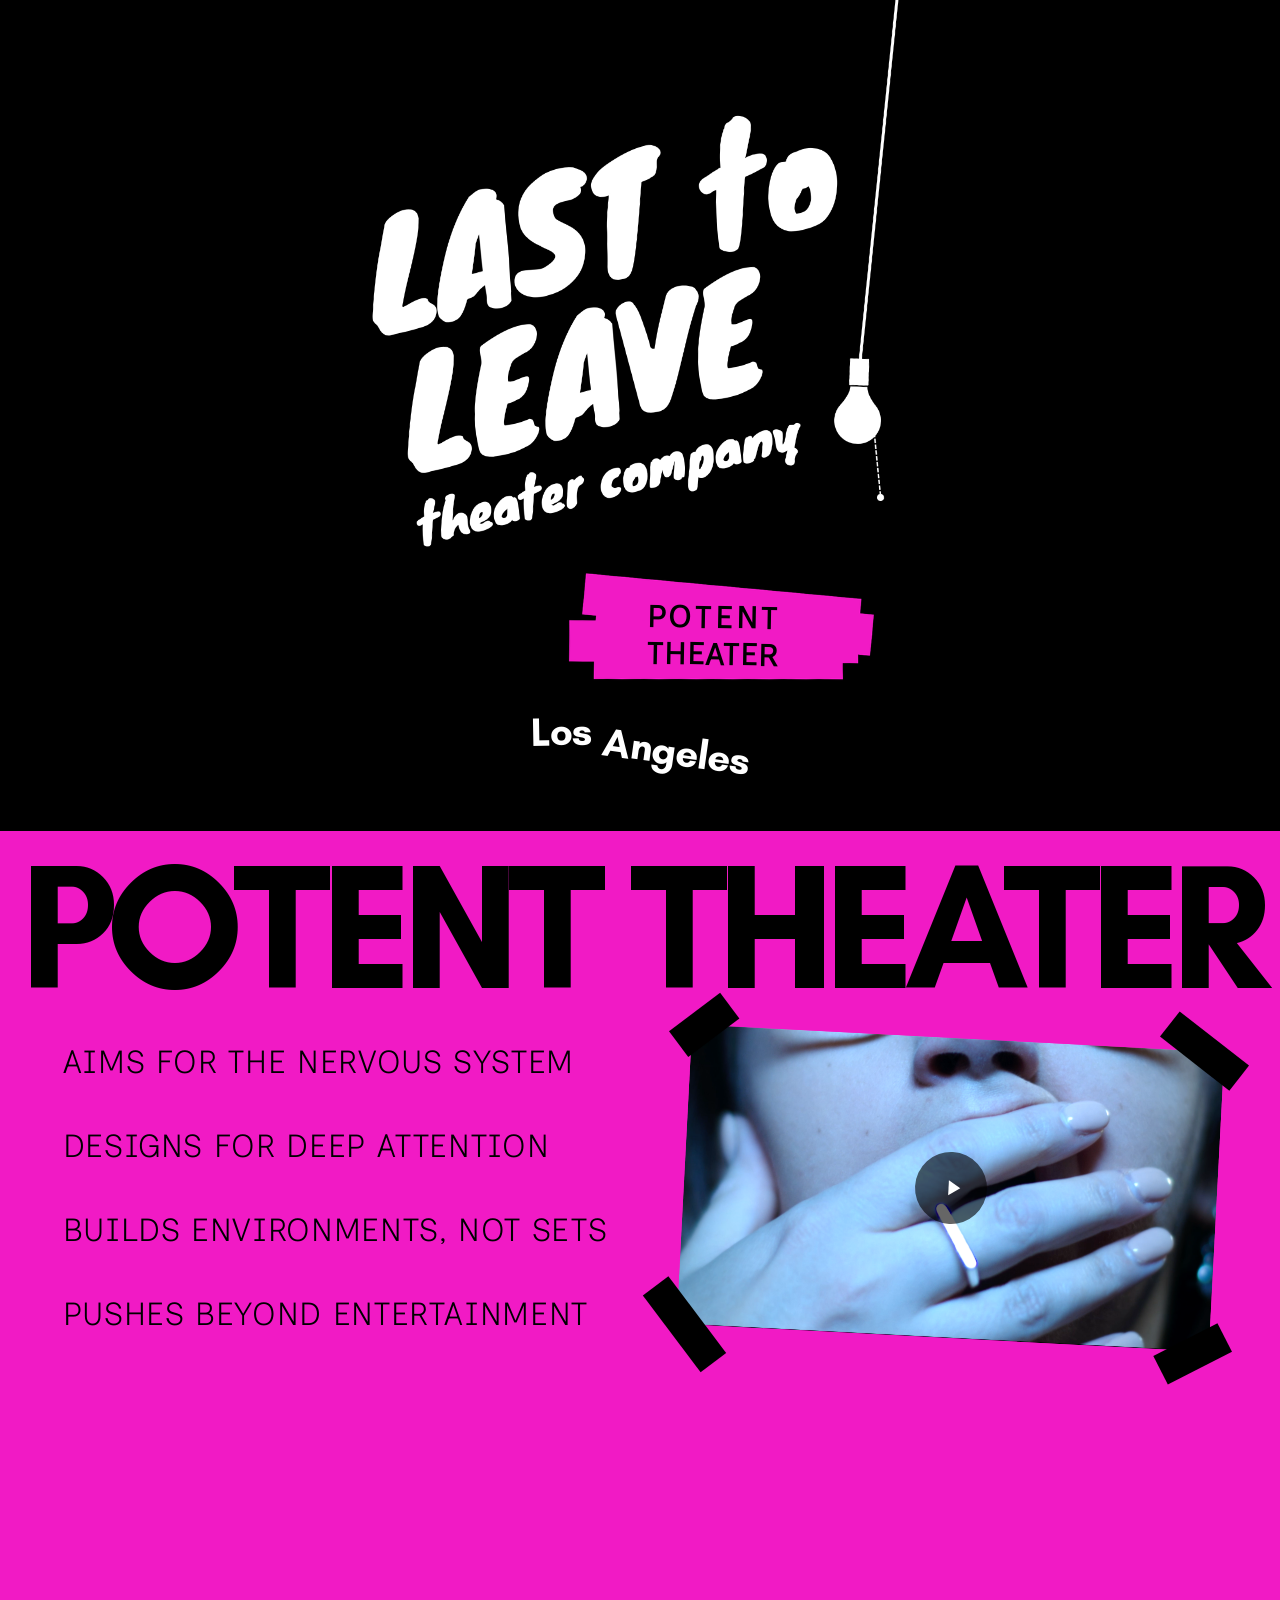
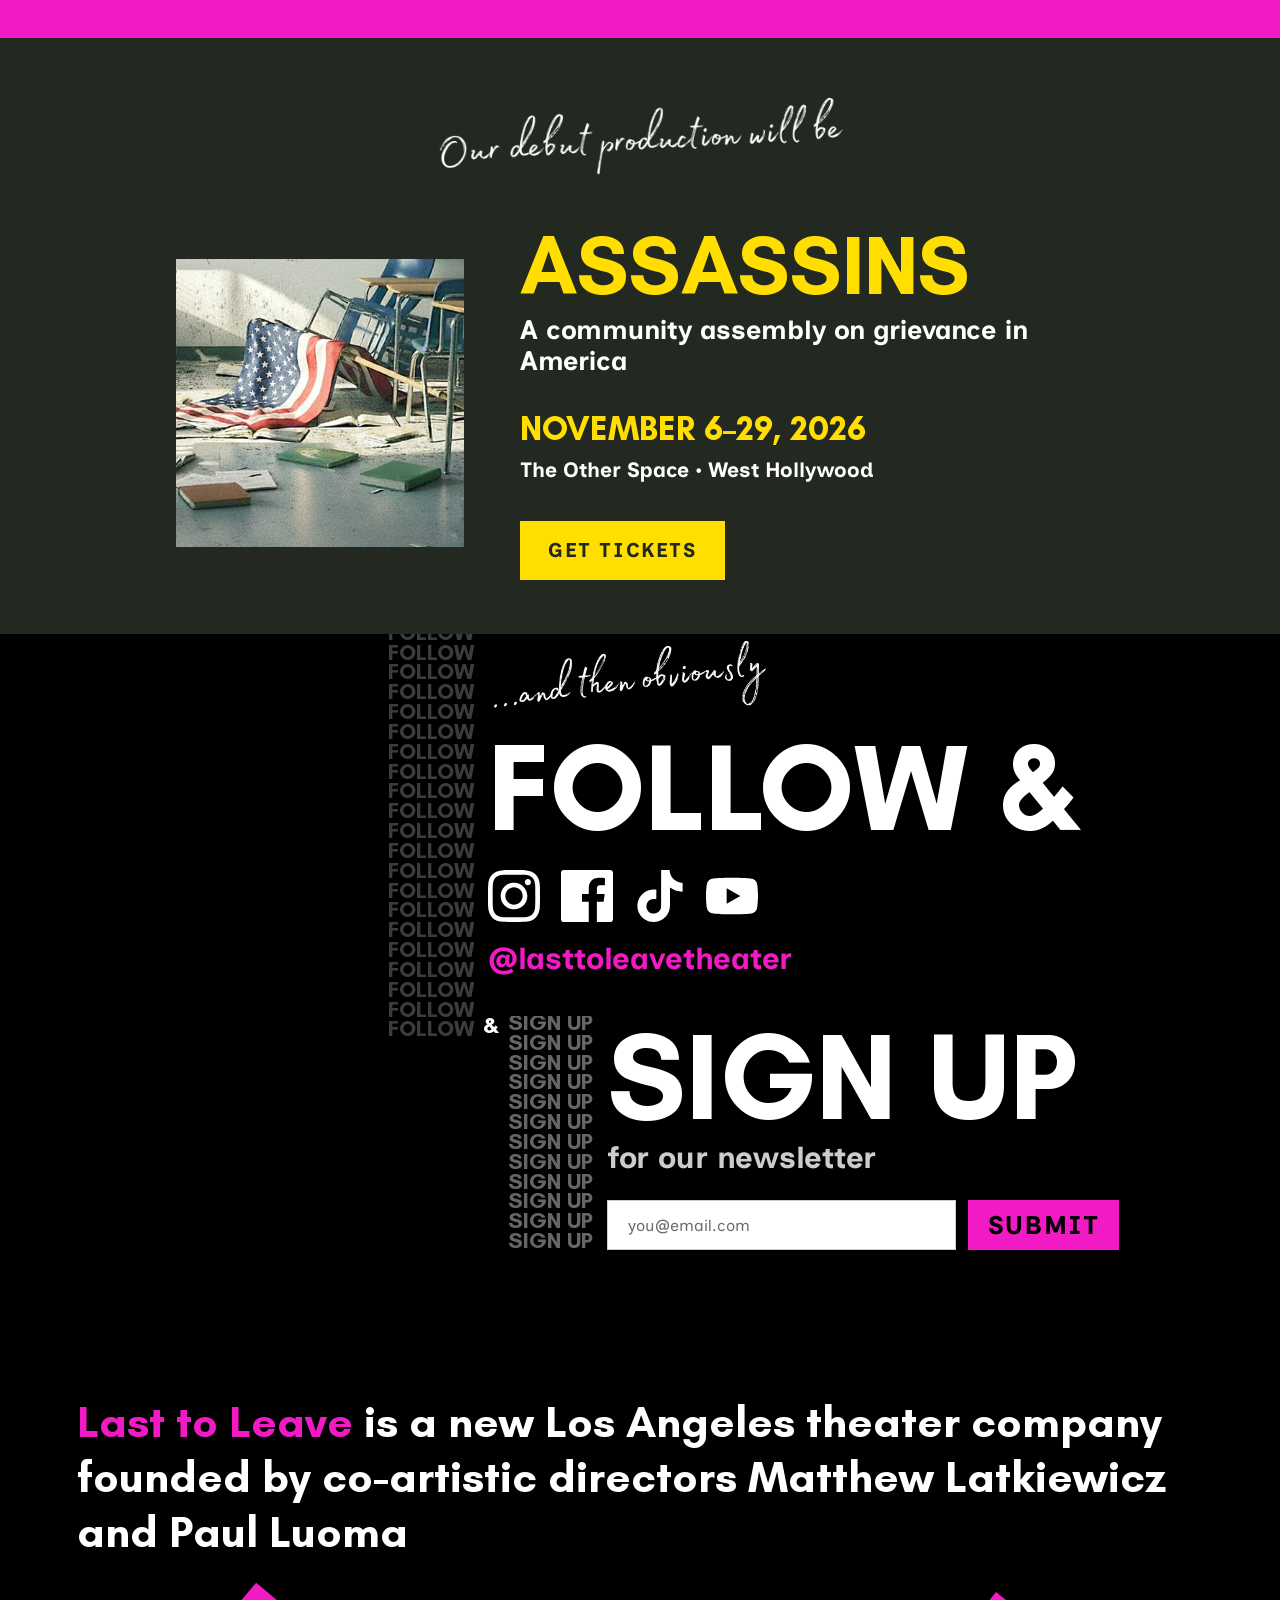
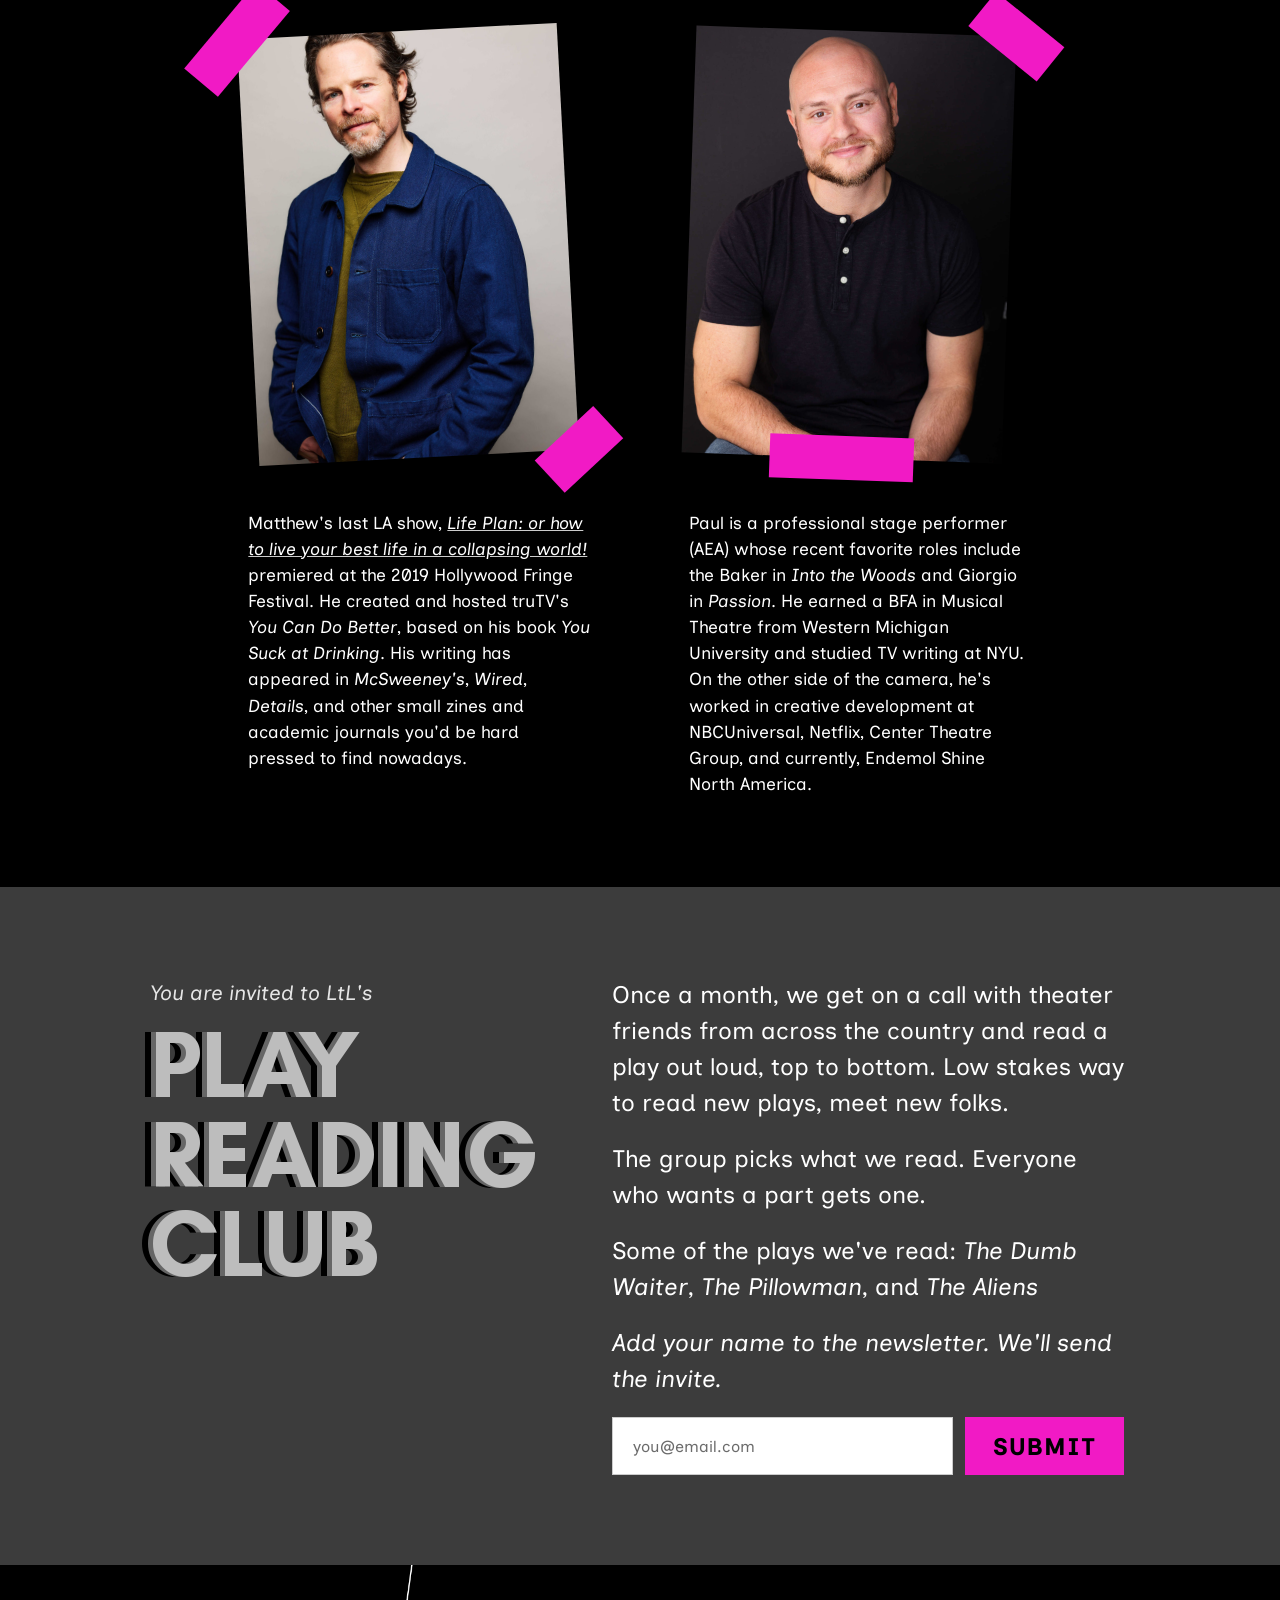
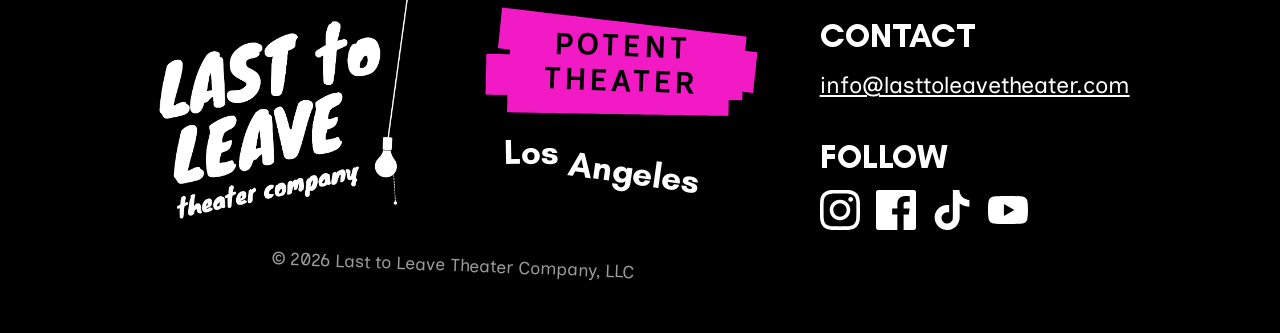
==== commit c9eca2f2: "4A: replace debut teaser with the Assassins feature The July 22 teaser tape ('Our debut production w" ====
--- a/index.html
+++ b/index.html
@@ -81,14 +81,35 @@
 </div><!-- /.hero-wrap -->
 
 <!-- ==========================================================
-     4A — Debut teaser (REPLACEABLE — becomes the Assassins feature
-     on Aug 5). Keep this block self-contained; do not merge markup
-     or styling with 4B below, even though they read as one beat now.
-     ========================================================== -->
-<section class="debut-teaser" id="debut-teaser">
-  <div class="debut-teaser__tape">
-    <img src="images/tape-for-debut-production.png" alt="" class="debut-teaser__tape-img">
-    <span class="debut-teaser__tape-text">Our debut production will be<br>announced Aug. 5</span>
+     4A — Assassins feature (replaced the July 22 debut teaser on
+     Aug 5). This block's whole job is the click through to
+     /assassins/. The #232921 field is a deliberate palette break
+     from the page's black: this section belongs to the show, not
+     the company, so it carries the show's own dark green.
+     ========================================================== -->
+<section class="assassins-feature" id="assassins-feature">
+  <img
+    class="assassins-feature__aside-img"
+    src="images/our-debut-production-will-be.png"
+    alt="Our debut production will be"
+  >
+
+  <div class="assassins-feature__inner">
+    <div class="assassins-feature__art">
+      <img
+        src="/images/assassins/credits-detail.jpg"
+        width="800" height="800" loading="lazy"
+        alt="A detail of the wrecked classroom: an American flag draped over a toppled chair, with textbooks and papers scattered across the floor."
+      >
+    </div>
+
+    <div class="assassins-feature__text">
+      <h2 class="assassins-feature__title">ASSASSINS</h2>
+      <p class="assassins-feature__tagline">A community assembly on grievance in America</p>
+      <p class="assassins-feature__dates">NOVEMBER 6&#8211;29, 2026</p>
+      <p class="assassins-feature__venue">The Other Space &bull; West Hollywood</p>
+      <a href="/assassins/" class="assassins-feature__cta">Get tickets</a>
+    </div>
   </div>
 </section>
 
--- a/css/style.css
+++ b/css/style.css
@@ -536,58 +536,123 @@
 .video-frame .tape--br { bottom: -1.2rem; right: -1.25rem; width: 4.5rem; transform: rotate(-30deg); }
 
 /* ==========================================================================
-   4A / 4B — Debut teaser + Conversion
+   4A / 4B — Assassins feature + Conversion
    ========================================================================== */
 
-.debut-teaser,
 .conversion {
   position: relative;
   background: var(--black);
   padding: clamp(2.5rem, 6vh, 4rem) var(--section-pad-x);
 }
 
-.debut-teaser {
-  padding-bottom: clamp(3rem, 10vh, 6rem);
-  overflow: hidden;
-}
-
-.debut-teaser__tape {
-  /* z-index keeps the tape graphic itself (not the whole section) stacked
-     above .conversion's FOLLOW ghost column, which is allowed to overflow
-     up into this section's space -- see .conversion's own comment. This is
-     deliberately scoped to just the tape, not .debut-teaser as a whole:
-     putting it on the section instead makes the section's own opaque black
-     background win the stacking battle too, everywhere in its box
-     (including the padding below the tape) -- which silently paints over
-     the ghost column there. Same black-on-black, so it's invisible in a
-     screenshot; only inspecting the ghost column's element (layout is
-     still correct) versus what's actually painted reveals it. */
+.assassins-feature {
+  /* z-index on the SECTION is load-bearing here, and it deliberately
+     reverses what the old debut teaser did in this spot. 4B's FOLLOW ghost
+     lane is bottom-anchored and rises past .conversion's own top edge into
+     this section's box. Under the old teaser that was wanted: the lane
+     stayed visible against the shared black and tucked behind the tape
+     graphic alone, so z-index lived on the tape and the section itself was
+     left at auto -- putting it on the section would have let the section's
+     opaque black paint over the lane everywhere in its box, invisibly,
+     black-on-black.
+     That is now the goal, not the bug. This section is a different surface
+     -- an opaque #232921 field belonging to the show -- and a grey FOLLOW
+     lane bleeding up into it reads as a rendering fault, not texture. So
+     the whole section, background included, sits above the lane's z-index:0
+     and masks it; the lane still paints normally inside 4B below, where it
+     belongs. Keep this on the section: moving it to an inner element is
+     precisely what would let the lane show through again. */
   position: relative;
-  z-index: 2;
-  max-width: 44rem;
+  z-index: 1;
+  background: #232921;
+  padding: clamp(2.5rem, 6vh, 4rem) var(--section-pad-x);
+}
+
+.assassins-feature__aside-img {
+  /* Same handwriting device as 4B's .conversion__aside-img and deliberately
+     the same 5.36rem height, so the two Madelyn asides read as one system.
+     Height-sized with width:auto, same as that rule -- each PNG keeps its
+     own aspect. Centered rather than left-aligned: this section is
+     symmetrical, 4B is not. See the mobile block for why the height, not
+     the width, is what gets overridden below 640px. */
+  display: block;
+  height: 5.36rem;
+  width: auto;
+  margin: 0 auto clamp(2rem, 5vw, 3rem);
+}
+
+.assassins-feature__inner {
+  display: grid;
+  grid-template-columns: minmax(0, 18rem) minmax(0, 1fr);
+  gap: clamp(2rem, 5vw, 3.5rem);
+  align-items: center;
+  max-width: 58rem;
   margin-inline: auto;
 }
 
-.debut-teaser__tape-img {
+.assassins-feature__art img {
   display: block;
   width: 100%;
   height: auto;
 }
 
-.debut-teaser__tape-text {
-  position: absolute;
-  inset: 15px 0 0 0;
-  display: flex;
-  align-items: center;
-  justify-content: center;
-  text-align: center;
+.assassins-feature__title {
+  margin: 0;
   font-family: var(--font-display);
   font-weight: 700;
-  color: var(--black);
-  font-size: clamp(1.495rem, 4.6vw, 2.415rem);
-  line-height: 1.25;
-}
-
+  font-size: clamp(3rem, 6.5vw, 5.5rem);
+  line-height: 0.95;
+  color: #FFDE00;
+}
+
+.assassins-feature__tagline {
+  margin: 0.6rem 0 0;
+  font-family: var(--font-body);
+  font-weight: 700;
+  font-size: clamp(1.2rem, 2.2vw, 1.65rem);
+  line-height: 1.2;
+}
+
+.assassins-feature__dates {
+  margin: clamp(1.25rem, 3vw, 2rem) 0 0;
+  font-family: var(--font-display);
+  font-weight: 700;
+  font-size: clamp(1.45rem, 2.9vw, 2.15rem);
+  line-height: 1.1;
+  color: #FFDE00;
+}
+
+.assassins-feature__venue {
+  margin: 0.35rem 0 0;
+  font-family: var(--font-body);
+  font-weight: 700;
+  font-size: clamp(1rem, 1.8vw, 1.3rem);
+}
+
+.assassins-feature__cta {
+  /* Hard edges, uppercase, letter-spacing: the same house button treatment
+     as .signup-form__submit. Only the palette differs, because this button
+     belongs to the show. */
+  display: inline-block;
+  margin-top: clamp(1.5rem, 3.5vw, 2.25rem);
+  padding: 0.9rem 1.75rem;
+  background: #FFDE00;
+  color: #232921;
+  font-family: var(--font-body);
+  font-weight: 700;
+  font-size: 1.25rem;
+  letter-spacing: 0.08em;
+  text-transform: uppercase;
+  text-decoration: none;
+}
+
+.assassins-feature__cta:hover,
+.assassins-feature__cta:focus-visible {
+  background: var(--white);
+}
+
+/* Still live: 4B's "...or you find out late" is commented out in the HTML,
+   not deleted, and this is the rule it comes back to. */
 .debut-teaser__aside {
   /* font-size overrides .mono-aside's shared clamp(1.1rem, 2.4vw, 1.5rem)
      -- scoped here, not changed on .mono-aside itself, since that class is
@@ -892,6 +957,23 @@
   .reading-club__heading {
     font-size: clamp(3.25rem, calc(18.75vw - 8px), 7rem);
   }
+
+  /* Stacked here rather than at the 640px phone breakpoint the rest of the
+     page uses: between 640 and 768 the two-column grid is still nominally
+     valid but the text column has narrowed enough that "ASSASSINS" -- which
+     is scaling on vw at that point -- runs into the art column beside it.
+     Stacking before that zone is reached avoids a broken middle width. */
+  .assassins-feature__inner {
+    grid-template-columns: minmax(0, 1fr);
+    justify-items: center;
+    text-align: center;
+    gap: 2rem;
+  }
+
+  .assassins-feature__art {
+    width: 100%;
+    max-width: 20rem;
+  }
 }
 
 .lights-out {
@@ -1104,8 +1186,16 @@
     transform: rotate(2deg);
   }
 
-  .debut-teaser {
-    padding-bottom: 0.5rem;
+  /* The one place this aside can't mirror 4B's rule literally. Both are
+     height-sized, but this PNG is 500x100 (aspect 5.0) against 4B's 3.333,
+     so at a shared 5.36rem height it renders 428.8px wide -- wider than the
+     content box below a ~487px viewport, and capping width alone would
+     squash it, since height would stay pinned. Driving off width with
+     height:auto keeps the aspect and lands ~64px tall, within a hair of the
+     4.36rem (69.75px) 4B drops to here -- so the two still read as a pair. */
+  .assassins-feature__aside-img {
+    width: min(100%, 20rem);
+    height: auto;
   }
 
   .conversion__aside-img {
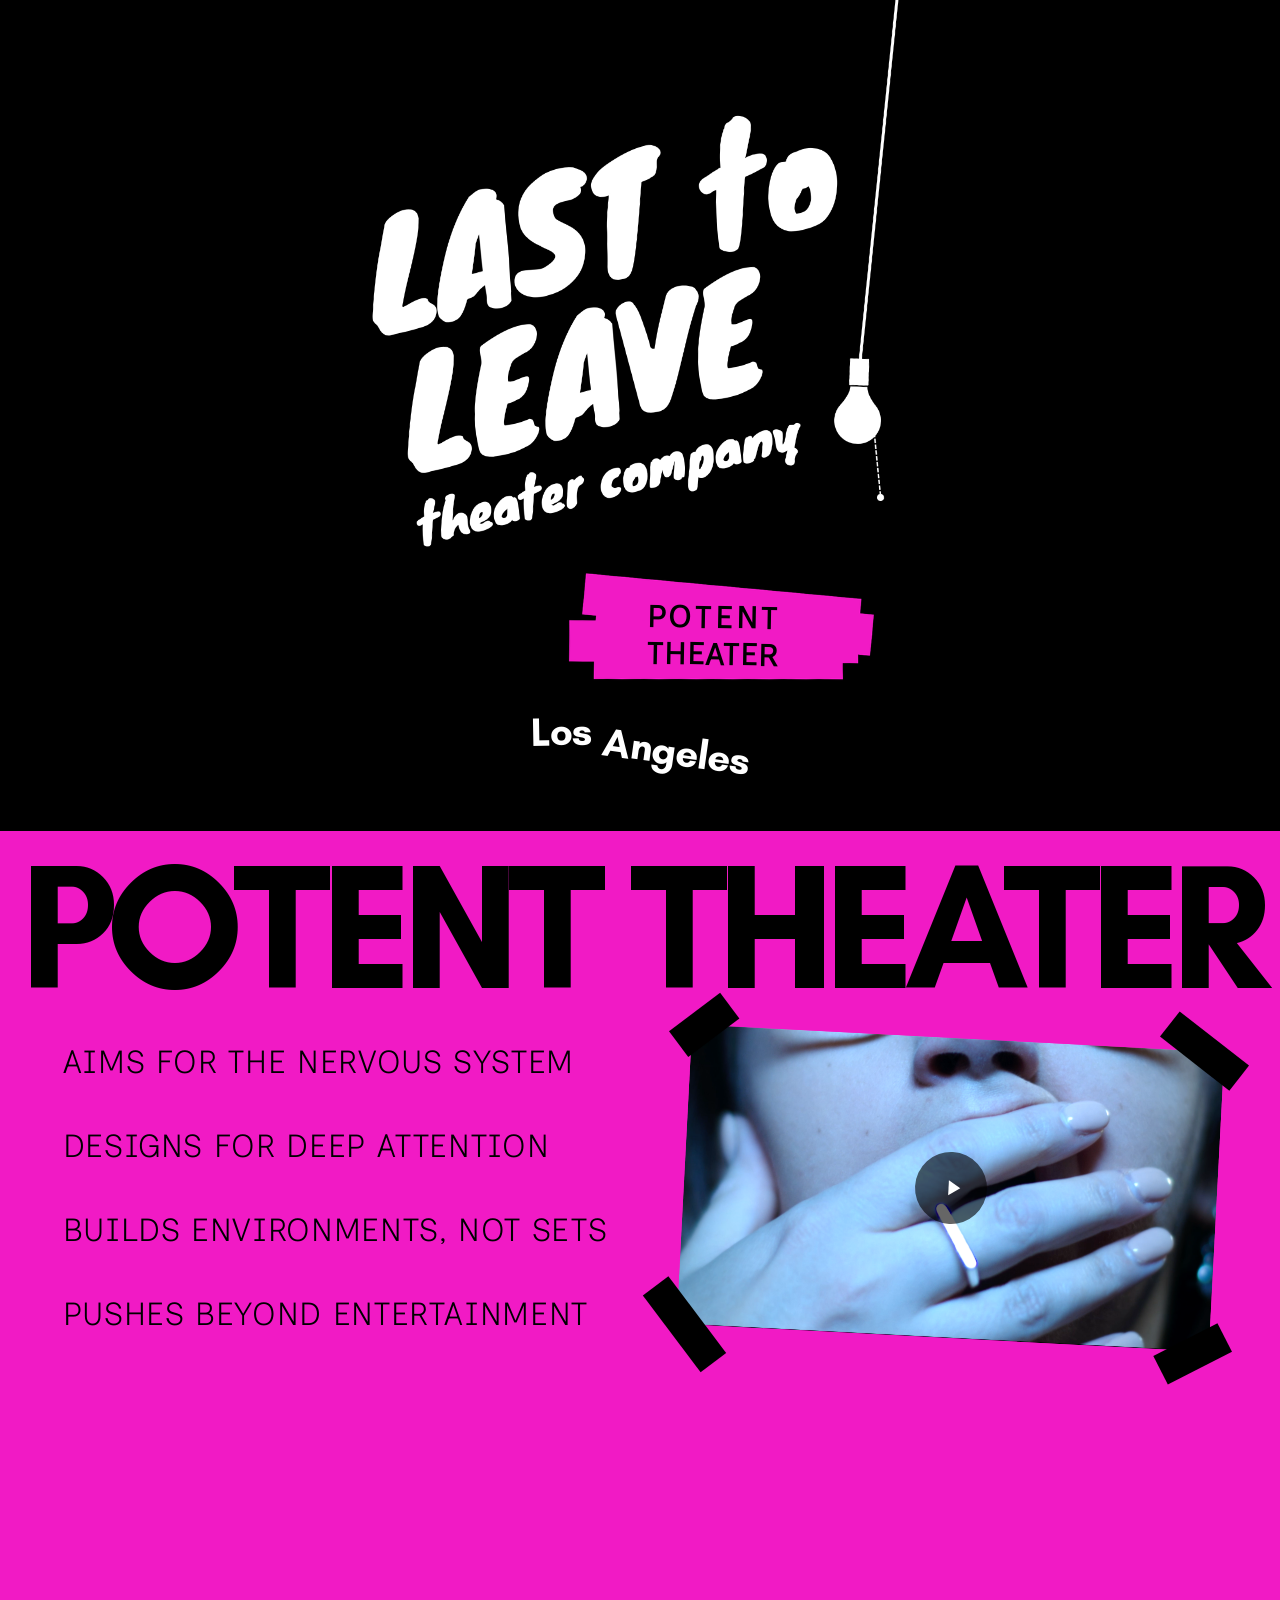
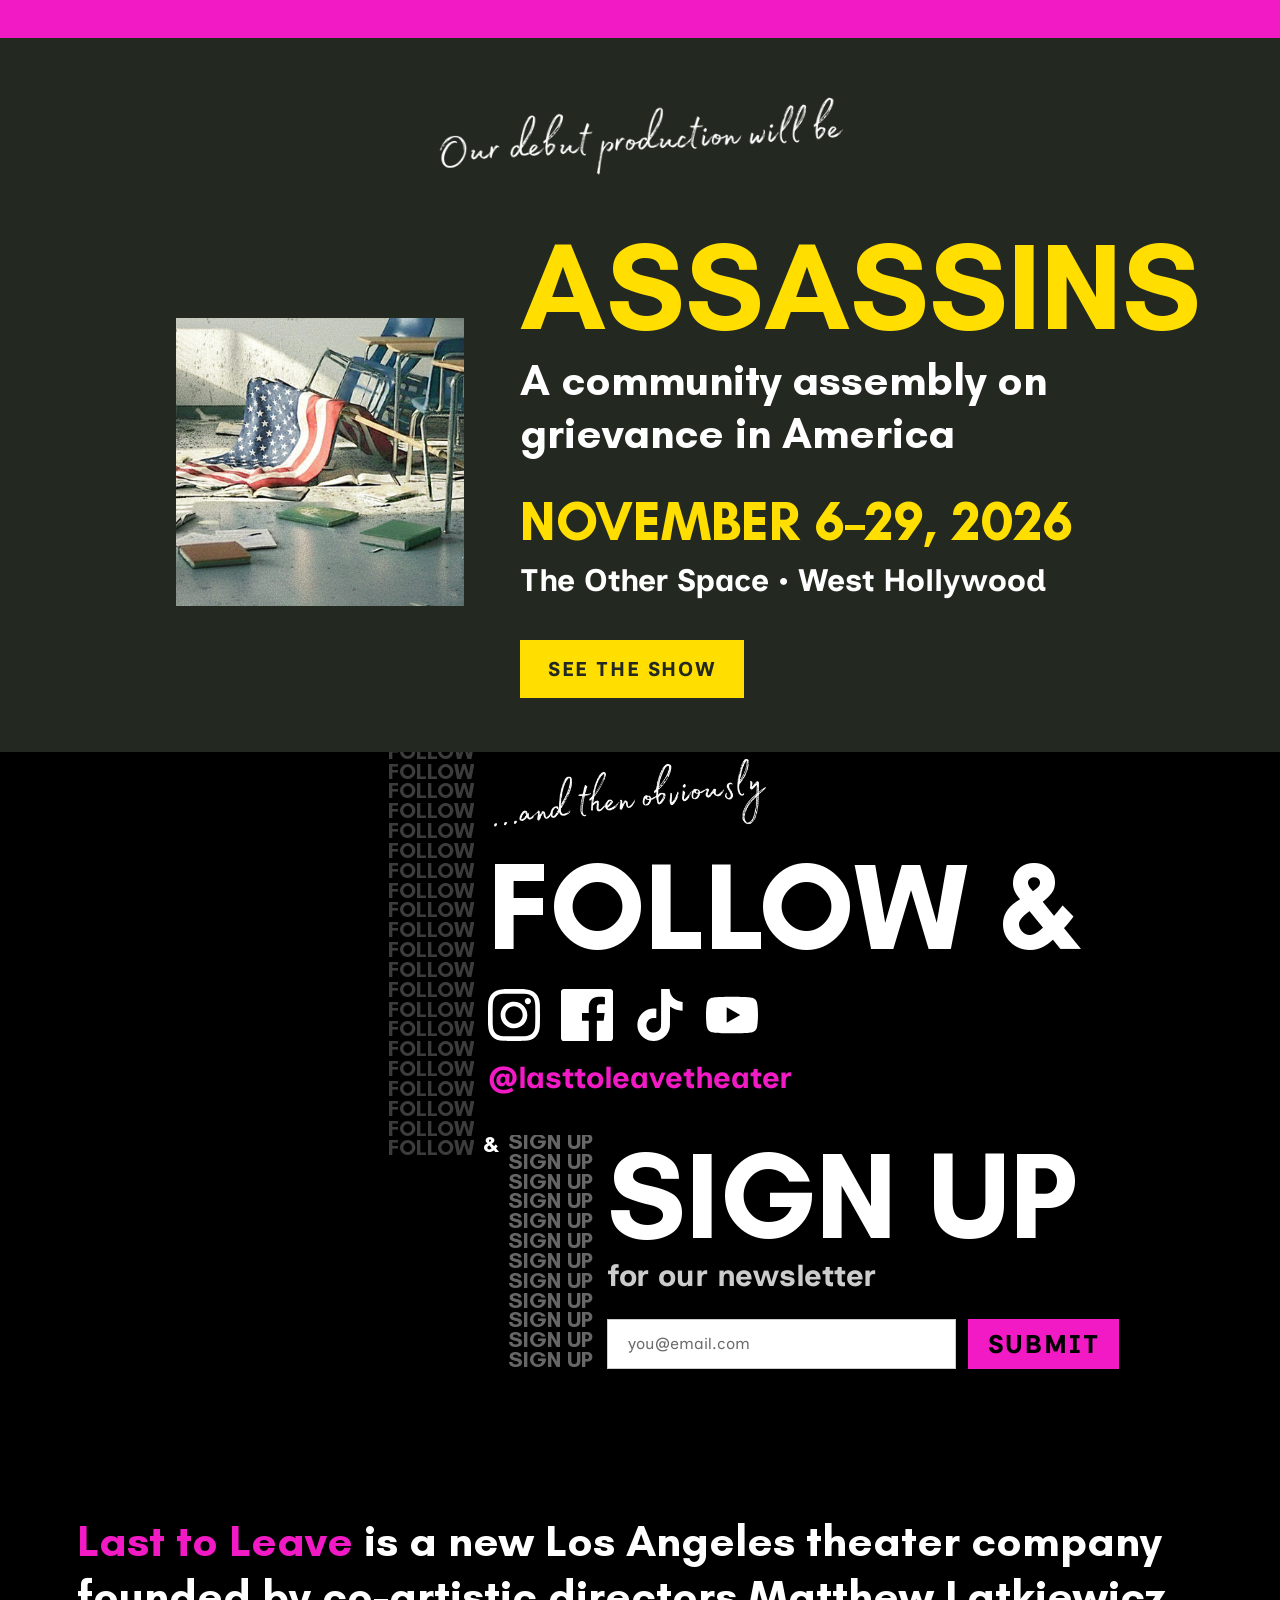
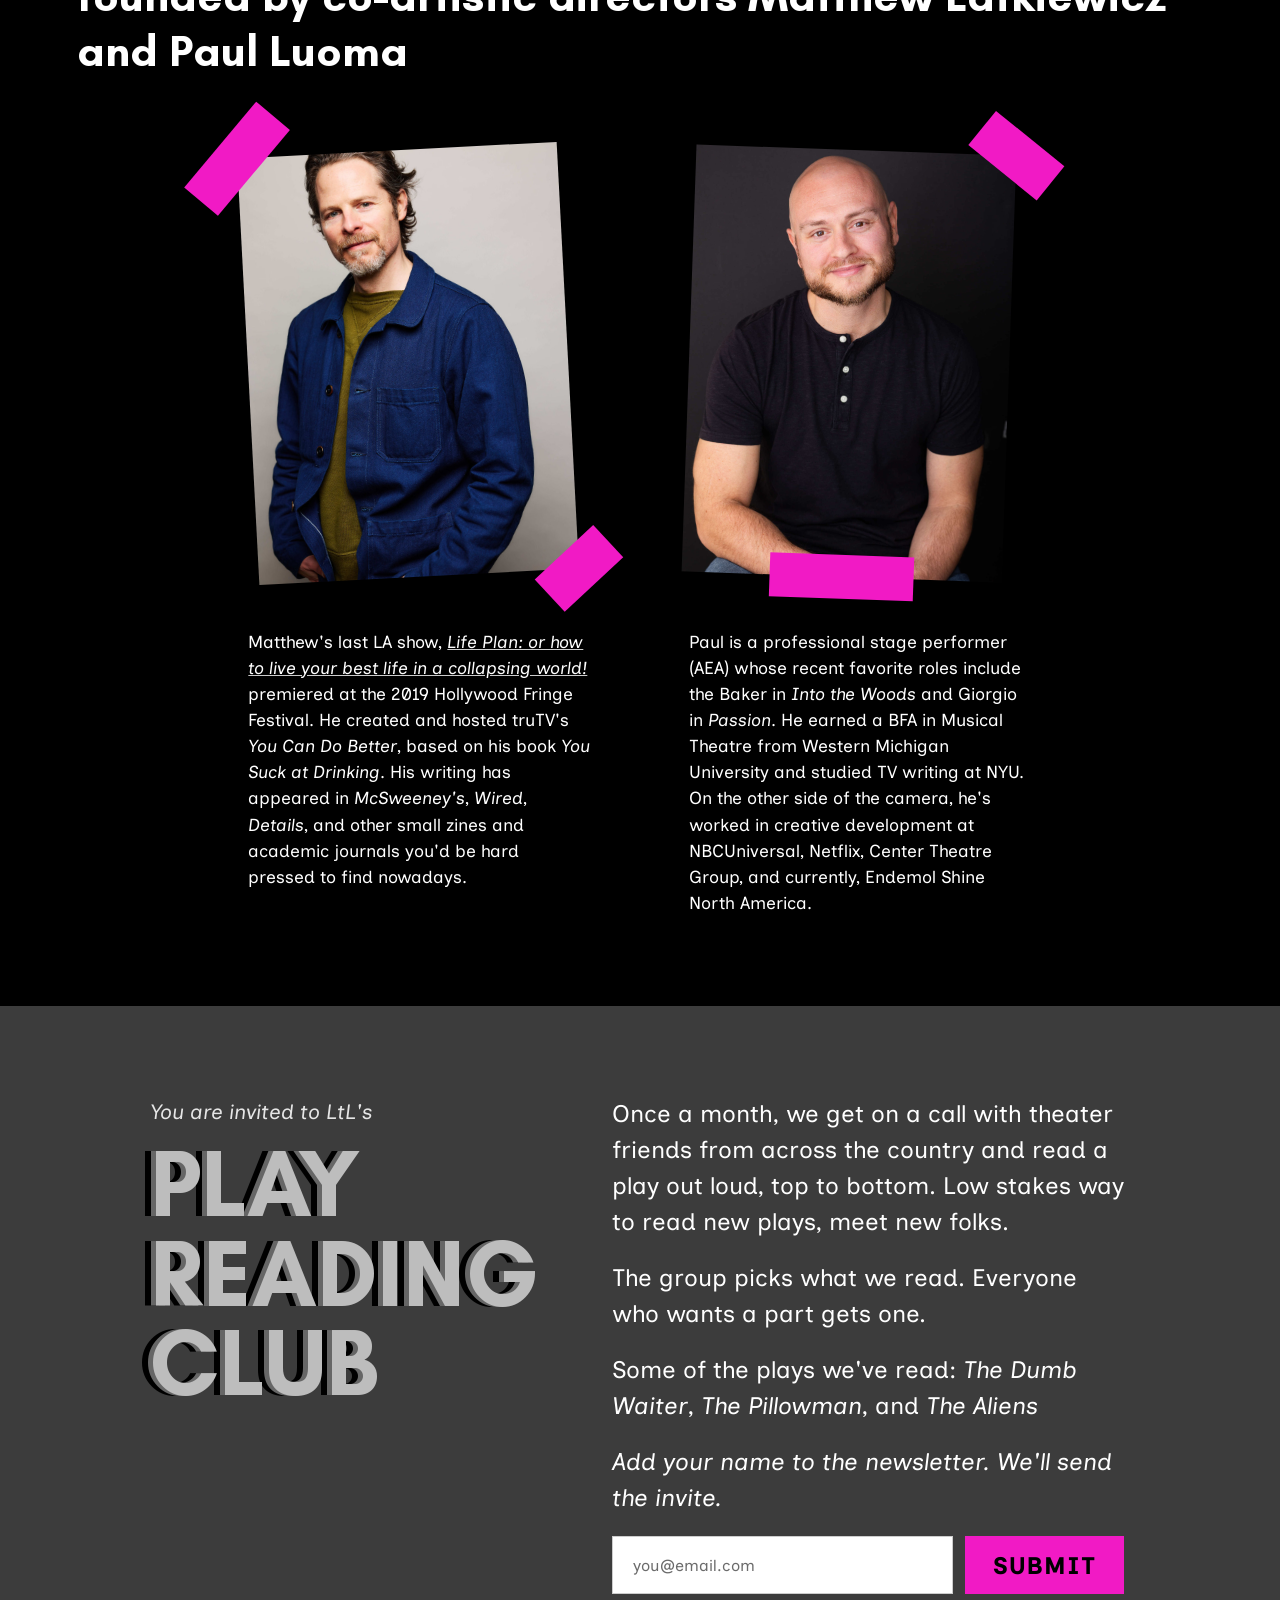
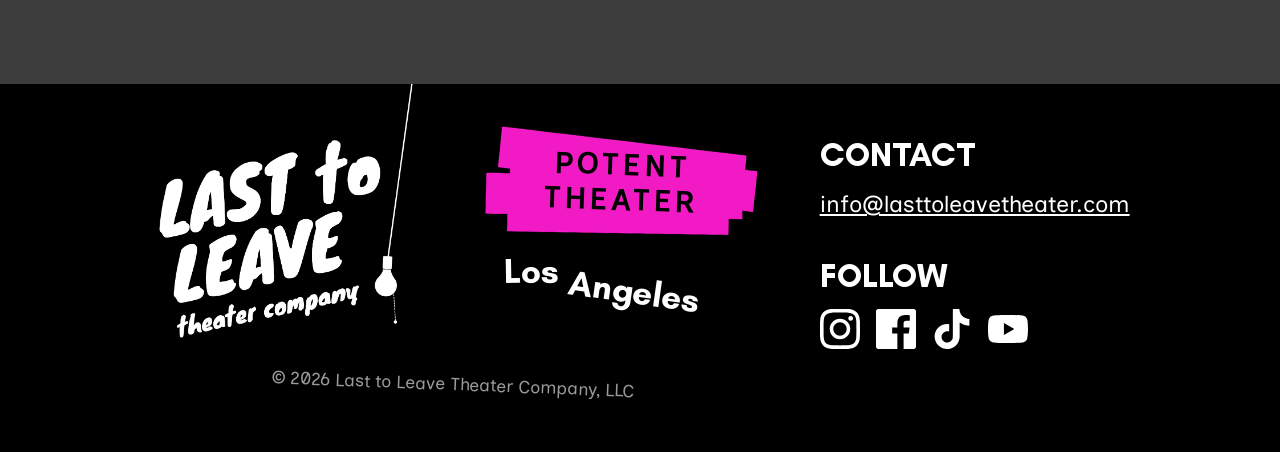
==== commit f40ba9a5: "changed Assassins feature button text" ====
--- a/index.html
+++ b/index.html
@@ -108,7 +108,7 @@
       <p class="assassins-feature__tagline">A community assembly on grievance in America</p>
       <p class="assassins-feature__dates">NOVEMBER 6&#8211;29, 2026</p>
       <p class="assassins-feature__venue">The Other Space &bull; West Hollywood</p>
-      <a href="/assassins/" class="assassins-feature__cta">Get tickets</a>
+      <a href="/assassins/" class="assassins-feature__cta">See the show</a>
     </div>
   </div>
 </section>
--- a/css/style.css
+++ b/css/style.css
@@ -600,16 +600,16 @@
   margin: 0;
   font-family: var(--font-display);
   font-weight: 700;
-  font-size: clamp(3rem, 6.5vw, 5.5rem);
+  font-size: clamp(4.5rem, 9.75vw, 8.25rem);
   line-height: 0.95;
   color: #FFDE00;
 }
 
 .assassins-feature__tagline {
   margin: 0.6rem 0 0;
-  font-family: var(--font-body);
-  font-weight: 700;
-  font-size: clamp(1.2rem, 2.2vw, 1.65rem);
+  font-family: var(--font-display);
+  font-weight: 700;
+  font-size: clamp(1.98rem, 3.63vw, 2.7225rem);
   line-height: 1.2;
 }
 
@@ -617,7 +617,7 @@
   margin: clamp(1.25rem, 3vw, 2rem) 0 0;
   font-family: var(--font-display);
   font-weight: 700;
-  font-size: clamp(1.45rem, 2.9vw, 2.15rem);
+  font-size: clamp(2.32rem, 4.64vw, 3.44rem);
   line-height: 1.1;
   color: #FFDE00;
 }
@@ -626,7 +626,7 @@
   margin: 0.35rem 0 0;
   font-family: var(--font-body);
   font-weight: 700;
-  font-size: clamp(1rem, 1.8vw, 1.3rem);
+  font-size: clamp(1.5rem, 2.7vw, 1.95rem);
 }
 
 .assassins-feature__cta {
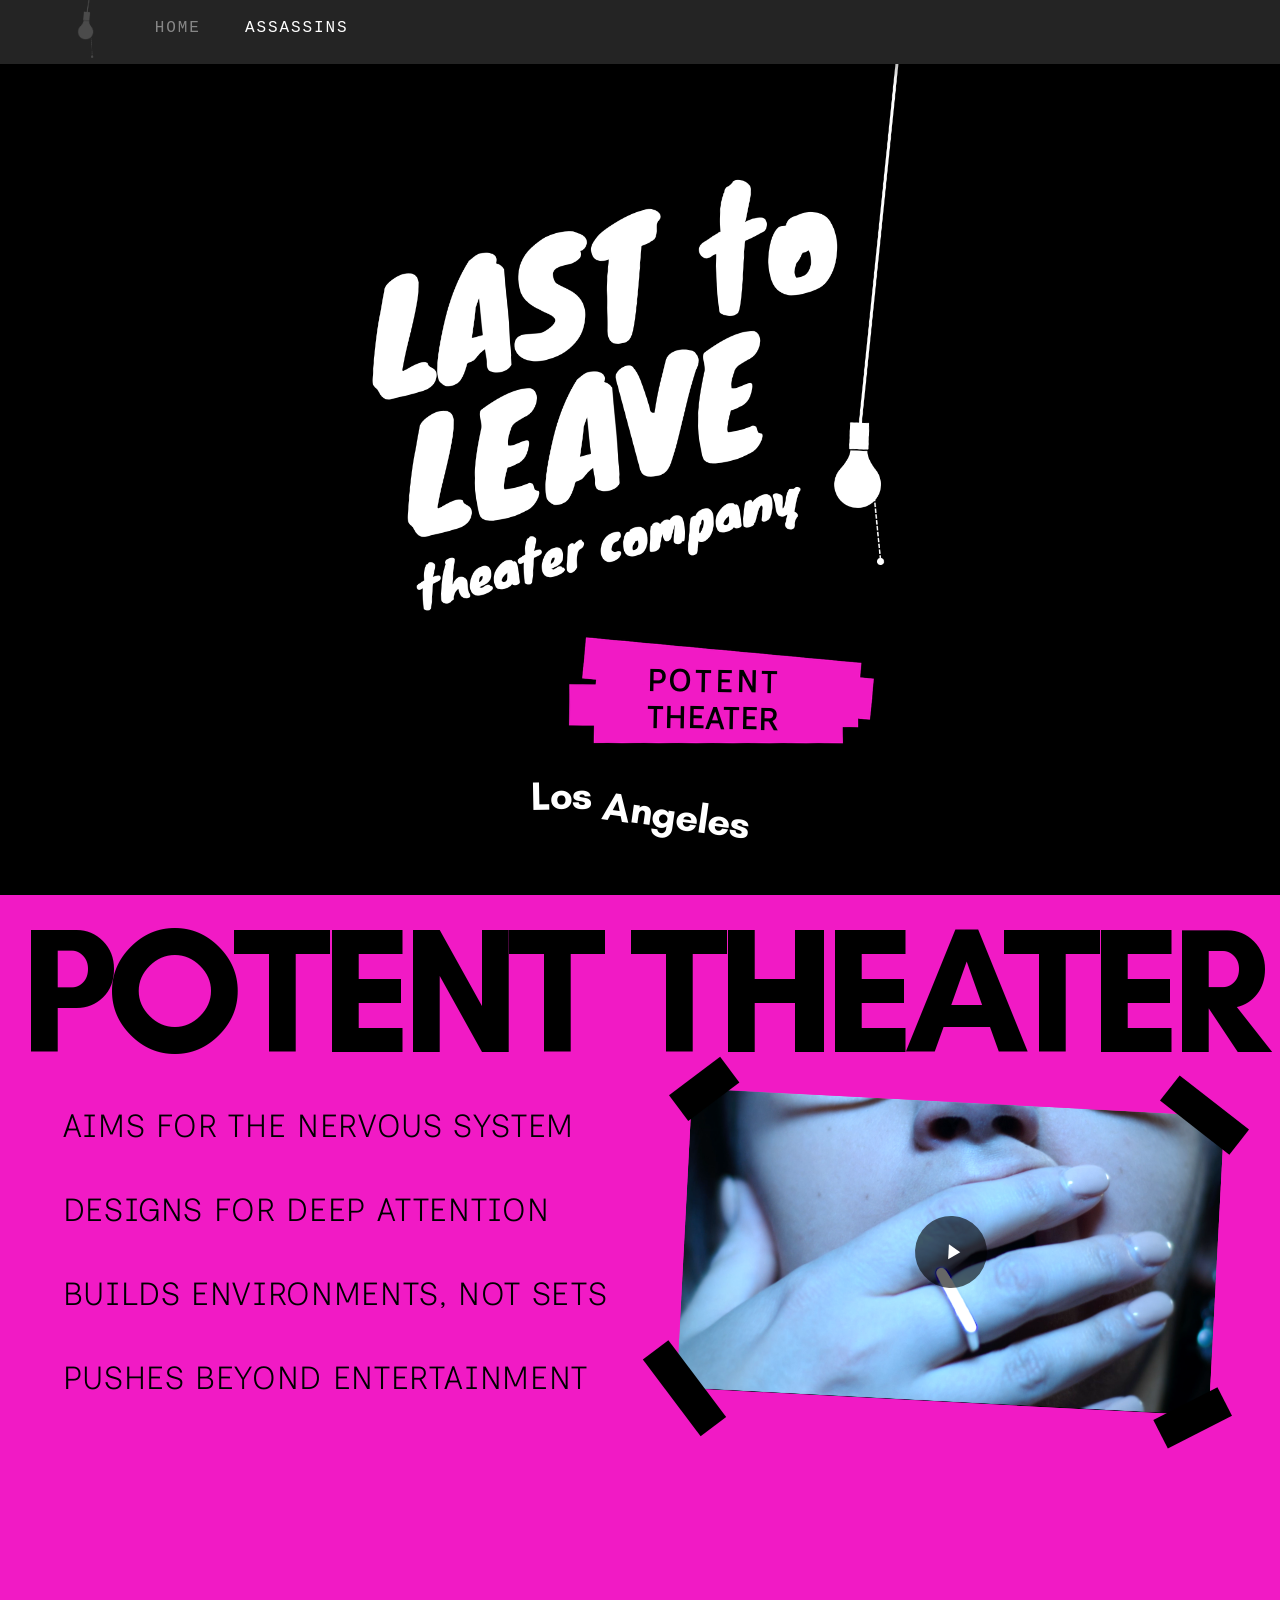
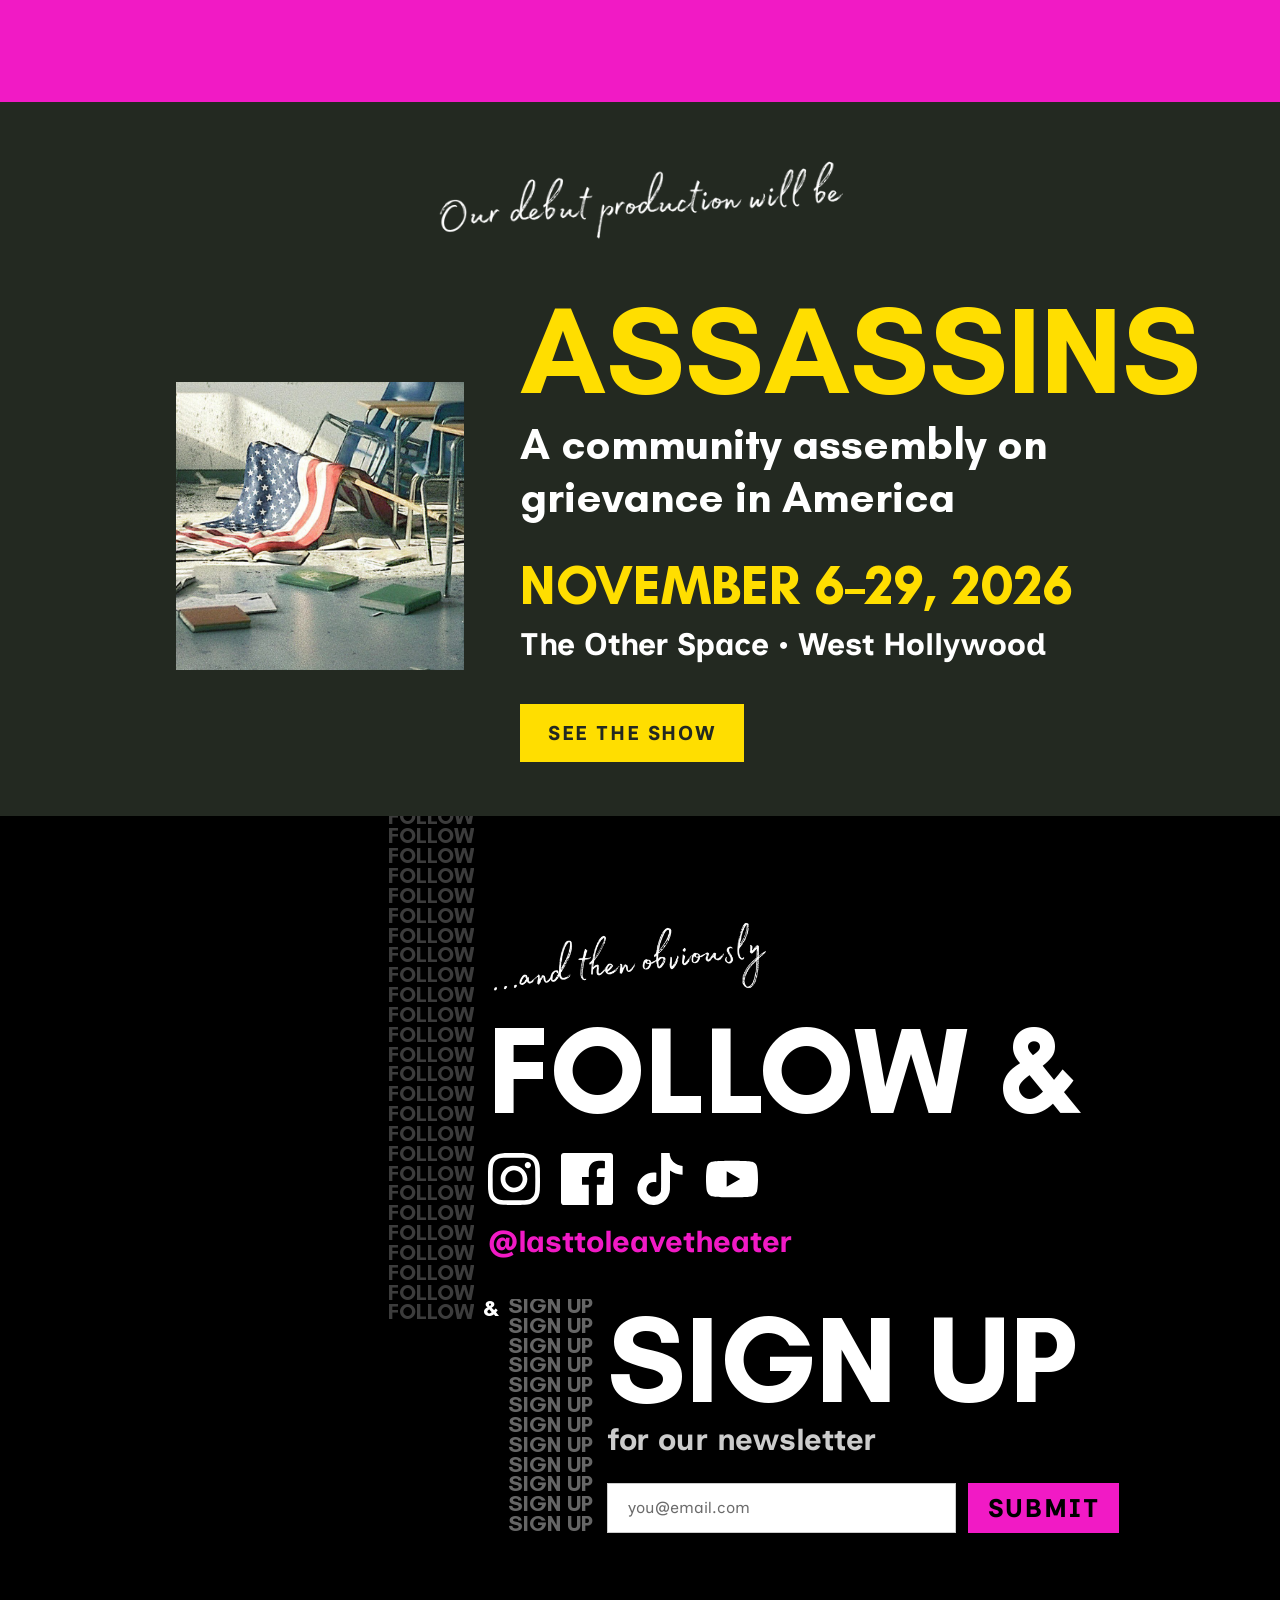
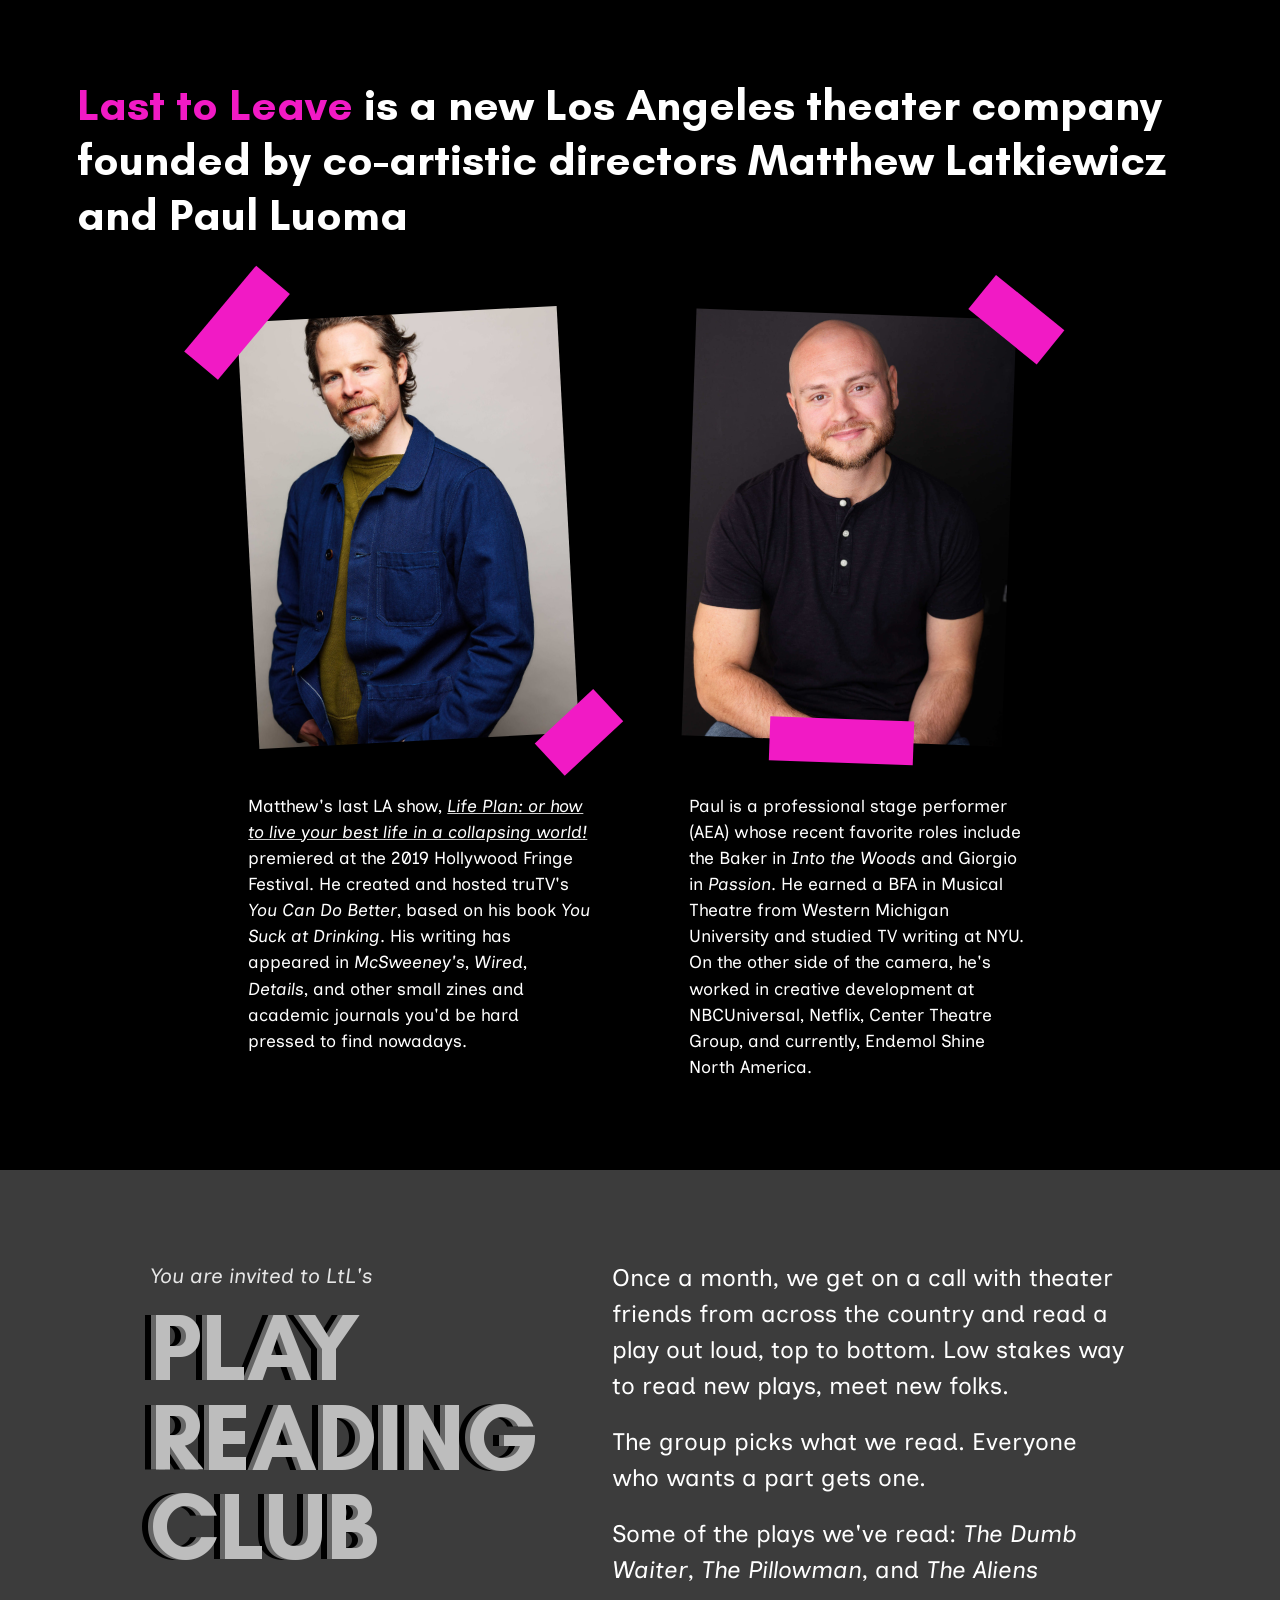
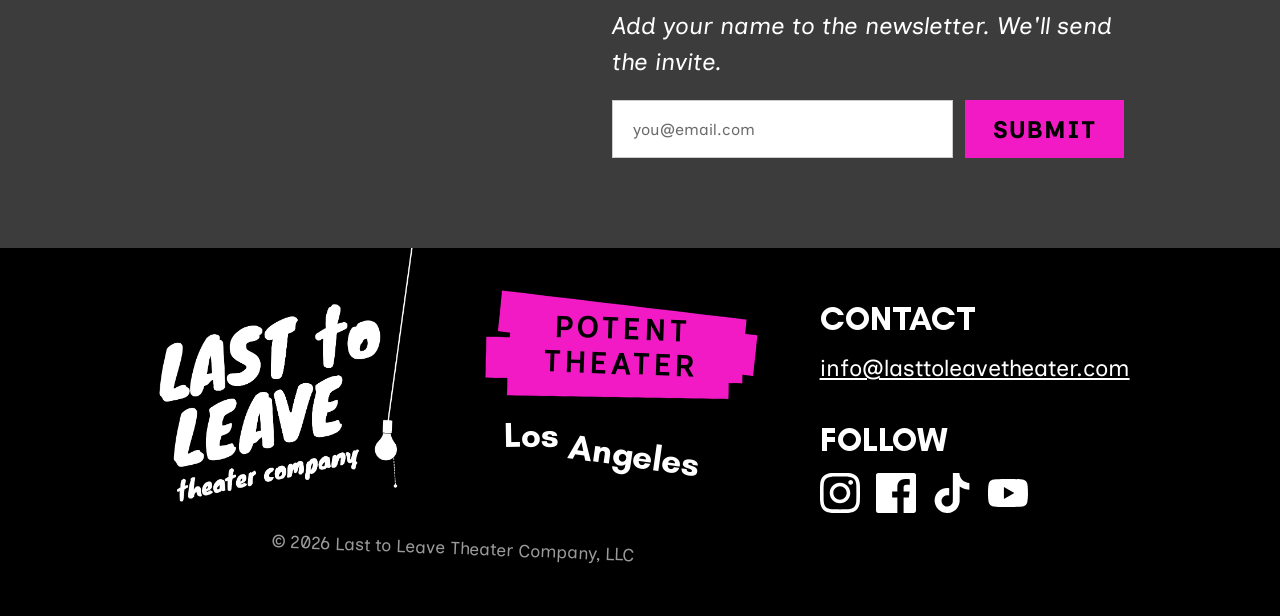
==== commit 8bae3d99: "sticky nav bar built for homepage" ====
--- a/index.html
+++ b/index.html
@@ -13,6 +13,27 @@
 <body>
 
 <!-- ==========================================================
+     PERSISTENT NAV
+     Unlike the show page's, this bar is NOT revealed on scroll:
+     it is here on load and stays at every scroll position, so a
+     visitor arriving at the top from social has the link to the
+     show immediately. No sentinel, no observer, no hidden state.
+     Current page is Home, so ASSASSINS is the live link here --
+     the inverse of /assassins/.
+     ========================================================== -->
+<nav class="site-nav" id="siteNav" aria-label="Primary">
+  <div class="site-nav__inner">
+    <!-- Decorative. It carries no information the two links don't already
+         give; it lights when the wordmark's own bulb passes under the bar.
+         Drawn from images/bulb.png as a CSS mask so it can be coloured -- see
+         css/style.css. -->
+    <span class="site-nav__bulb" aria-hidden="true"></span>
+    <a class="site-nav__link site-nav__link--current" href="/" aria-current="page">Home</a>
+    <a class="site-nav__link" href="/assassins/">Assassins</a>
+  </div>
+</nav>
+
+<!-- ==========================================================
      Hero + Flag now ONE section, no animations: wordmark through
      both phrases load in immediately. Manifesto (next section) is
      sticky with a JS-measured negative margin exactly matching
@@ -28,6 +49,12 @@
       src="images/wordmark-lockup.png"
       alt="Last to Leave theater company"
     >
+    <!-- Zero-height trigger for the nav bulb, and deliberately HERE rather
+         than at the end of .hero: its top edge is the lockup's bottom edge,
+         so the bar's bulb lights exactly as the wordmark's own bulb passes
+         underneath it. Never move it toward #flagPhrases or the manifesto --
+         that is a different line entirely. See js/main.js. -->
+    <div class="chrome-sentinel" id="chromeSentinel" aria-hidden="true"></div>
     <div class="hero__tape">
       <span class="tape">
         <span class="hero__tape-text"><span class="word--potent">POTENT</span><br><span class="word--theater">THEATER</span></span>
--- a/css/style.css
+++ b/css/style.css
@@ -25,12 +25,20 @@
   --grey-dark: #3c3c3c;
   --grey-mid: #666666;
   --grey-hairline: #cccccc;
+  --nav-black: #242424;
 
   --font-display: 'Glacial Indifference', sans-serif;
   --font-body: 'Inclusive Sans', sans-serif;
   --font-mono: 'IBM Plex Mono', monospace;
 
   --section-pad-x: clamp(1.5rem, 6vw, 6rem);
+
+  /* The nav bar's rendered height, and the whole of it: .site-nav carries no
+     padding and no border, so this value IS what the bar measures. Lives here
+     rather than on .site-nav because html's scroll-padding-top below and
+     .hero's top padding both reserve space against it, and neither can read a
+     custom property declared on the bar itself. */
+  --nav-h: 64px;
 }
 
 /* Reset ------------------------------------------------------------------ */
@@ -43,6 +51,11 @@
 
 html {
   -webkit-text-size-adjust: 100%;
+  /* The nav is fixed, so an in-page jump would otherwise land the target's top
+     edge underneath it. Derived from --nav-h and never a literal: a hardcoded
+     number here would go quietly wrong the day the bar's height changes. The
+     extra 1rem is breathing room. */
+  scroll-padding-top: calc(var(--nav-h) + 1rem);
 }
 
 body {
@@ -212,6 +225,125 @@
 }
 
 /* ==========================================================================
+   Persistent nav
+
+   Fixed and always visible — no reveal, no hidden state. A visitor landing at
+   the top from social needs the link to the show right away, so there is
+   nothing here to trigger.
+
+   STACKING. z-index 100 because .manifesto is z-index 10 and position:sticky,
+   so it paints over anything below 10 as it travels; 100 clears it with room
+   to spare and matches the show page's chrome value.
+   ========================================================================== */
+
+.site-nav {
+  position: fixed;
+  top: 0;
+  left: 0;
+  right: 0;
+  z-index: 100;
+  background: var(--nav-black);
+  /* Elevation is the whole edge treatment — no border, no rule. box-shadow
+     paints outside the border box, so it adds nothing to the height below. */
+  box-shadow: 0 4px 20px rgba(0, 0, 0, 0.4);
+  /* Crops the bulb's cord at the top edge. The graphic overflows upward on
+     purpose — see .site-nav__bulb. */
+  overflow: hidden;
+  border-bottom: 1px white;
+}
+
+/* The height lives here and nowhere else: with no padding and no border on
+   .site-nav, --nav-h is the bar's rendered height. The gutters reuse
+   --section-pad-x so the bar's contents line up with the page below it. */
+.site-nav__inner {
+  display: flex;
+  align-items: center;
+  height: var(--nav-h);
+  gap: clamp(1.5rem, 4vw, 2.75rem);
+  padding-inline: var(--section-pad-x);
+}
+
+/* A fixed-width, full-height slot in the flex row. The graphic inside is
+   absolutely positioned so it can overflow the bar without adding height. */
+.site-nav__bulb {
+  --bulb-w: 34px;
+  --bulb-drop: 6px;
+  position: relative;
+  flex: 0 0 var(--bulb-w);
+  align-self: stretch;
+}
+
+/* images/bulb.png is 348x2208 — white line art on transparency, a long
+   diagonal cord with the bulb in the bottom portion. Anchoring the graphic's
+   BOTTOM inside the bar lands the bulb in the bar and sends the cord up
+   through the top edge, where .site-nav's overflow:hidden cuts it. Used as a
+   MASK and coloured, not tinted through a filter. The @supports guard means a
+   browser without mask support gets nothing rather than a solid slab.
+   url() is relative to THIS FILE's location (/css/). */
+@supports ((mask-image: url('../images/bulb.png')) or (-webkit-mask-image: url('../images/bulb.png'))) {
+  .site-nav__bulb::before {
+    content: "";
+    position: absolute;
+    left: 0;
+    bottom: var(--bulb-drop);
+    width: var(--bulb-w);
+    /* The PNG's own ratio. The mask must not distort. */
+    aspect-ratio: 348 / 2208;
+    background-color: rgba(255, 255, 255, 0.18);
+    /* A switch, not a fade. Short and linear on purpose. */
+    transition: background-color 120ms linear;
+    -webkit-mask-image: url('../images/bulb.png');
+            mask-image: url('../images/bulb.png');
+    -webkit-mask-size: 100% 100%;
+            mask-size: 100% 100%;
+    -webkit-mask-repeat: no-repeat;
+            mask-repeat: no-repeat;
+  }
+
+  /* The one class js/main.js sets, and it sets it on the nav, not the bulb. */
+  .site-nav.is-lit .site-nav__bulb::before {
+    background-color: var(--white);
+  }
+}
+
+.site-nav__link {
+  font-family: var(--font-mono);
+  font-weight: 200;
+  font-size: 1rem;
+  letter-spacing: 0.12em;
+  line-height: 1;
+  text-transform: uppercase;
+  text-decoration: none;
+  color: #FFFFFF;
+  transition: color 0.2s ease;
+  padding-bottom: 0.5em;
+}
+
+.site-nav__link:hover,
+.site-nav__link:focus-visible { color: var(--pink); }
+
+/* Current page. It stays a real link, so its hover is neutralised too: a hover
+   response would promise a destination it doesn't have. aria-current says out
+   loud what the grey says visually. */
+.site-nav__link--current,
+.site-nav__link--current:hover,
+.site-nav__link--current:focus-visible { color: rgba(255, 255, 255, 0.45); }
+
+/* The bulb's trigger point, and nothing else. It sits directly after
+   .hero__lockup in the markup, so its own top edge IS the lockup's bottom
+   edge, and js/main.js observes it rather than the image.
+
+   MUST NOT AFFECT LAYOUT. .hero is a flex column with no gap, so a
+   zero-height child contributes exactly zero. Do not give it content,
+   padding, margin, a border, or a height. */
+.chrome-sentinel {
+  display: block;
+  height: 0;
+  margin: 0;
+  align-self: stretch;
+}
+
+/* ==========================================================================
    1 — Hero
    ========================================================================== */
 
@@ -227,7 +359,9 @@
   align-items: center;
   justify-content: flex-start;
   padding: var(--section-pad-x);
-  padding-top: 0;
+  /* Clears the fixed nav, which is out of flow and reserves no space of its
+     own. Derived from --nav-h, never a literal. */
+  padding-top: calc(var(--nav-h));
   /* No bottom padding: Manifesto's overlap math (js/main.js) assumes
      Hero's rendered bottom edge coincides exactly with #flagPhrases'
      own bottom edge. */
@@ -737,6 +871,7 @@
   z-index: 1;
   max-width: 40rem;
   margin-left: max(0px, calc(44vw - 152px));
+  padding-top: 100px;
 }
 
 .conversion__aside-img {
@@ -958,22 +1093,6 @@
     font-size: clamp(3.25rem, calc(18.75vw - 8px), 7rem);
   }
 
-  /* Stacked here rather than at the 640px phone breakpoint the rest of the
-     page uses: between 640 and 768 the two-column grid is still nominally
-     valid but the text column has narrowed enough that "ASSASSINS" -- which
-     is scaling on vw at that point -- runs into the art column beside it.
-     Stacking before that zone is reached avoids a broken middle width. */
-  .assassins-feature__inner {
-    grid-template-columns: minmax(0, 1fr);
-    justify-items: center;
-    text-align: center;
-    gap: 2rem;
-  }
-
-  .assassins-feature__art {
-    width: 100%;
-    max-width: 20rem;
-  }
 }
 
 .lights-out {
@@ -1124,6 +1243,40 @@
   .footer__meta {
     align-items: center;
   }
+
+  /* 4A stacks at 900, not at the 768 it was first written for and not at
+     the 640 the rest of the page uses. "ASSASSINS" is one unbreakable word,
+     so its min-content width is simply its rendered width -- there is no
+     wrap point to relieve pressure. Below ~804px viewport that width ran
+     past the right edge of the screen entirely, so the two-column layout
+     has to be gone before that width is reached, not merely narrowed. */
+  .assassins-feature__inner {
+    grid-template-columns: minmax(0, 1fr);
+    justify-items: center;
+    text-align: center;
+    gap: 2rem;
+  }
+
+  .assassins-feature__art {
+    width: 100%;
+    max-width: 20rem;
+  }
+
+  /* The base rule's 4.5rem floor is what broke phones, and it broke more
+     than the heading: justify-items:center shrink-wraps this grid item, so
+     the item can be no narrower than the title's min-content. At 4.5rem
+     that was 392.5px against a 327px content box at 375px wide, which
+     dragged the whole text block past BOTH viewport edges and took the
+     centered tagline and dates out with it -- they were never independently
+     too wide. Sizing the title to fit is therefore the entire fix.
+     14.5vw is measured, not guessed: this face renders "ASSASSINS" at
+     ~5.45x its font-size, so 14.5vw keeps the word inside the content box
+     (which is viewport minus 2x --section-pad-x) across the whole stacked
+     range, with the tightest margin ~19px at 320px. The 8.25rem ceiling is
+     the base rule's, kept so nothing shrinks on the wide side of stacked. */
+  .assassins-feature__title {
+    font-size: clamp(2.75rem, 14.5vw, 8.25rem);
+  }
 }
 
 @media (max-width: 640px) {
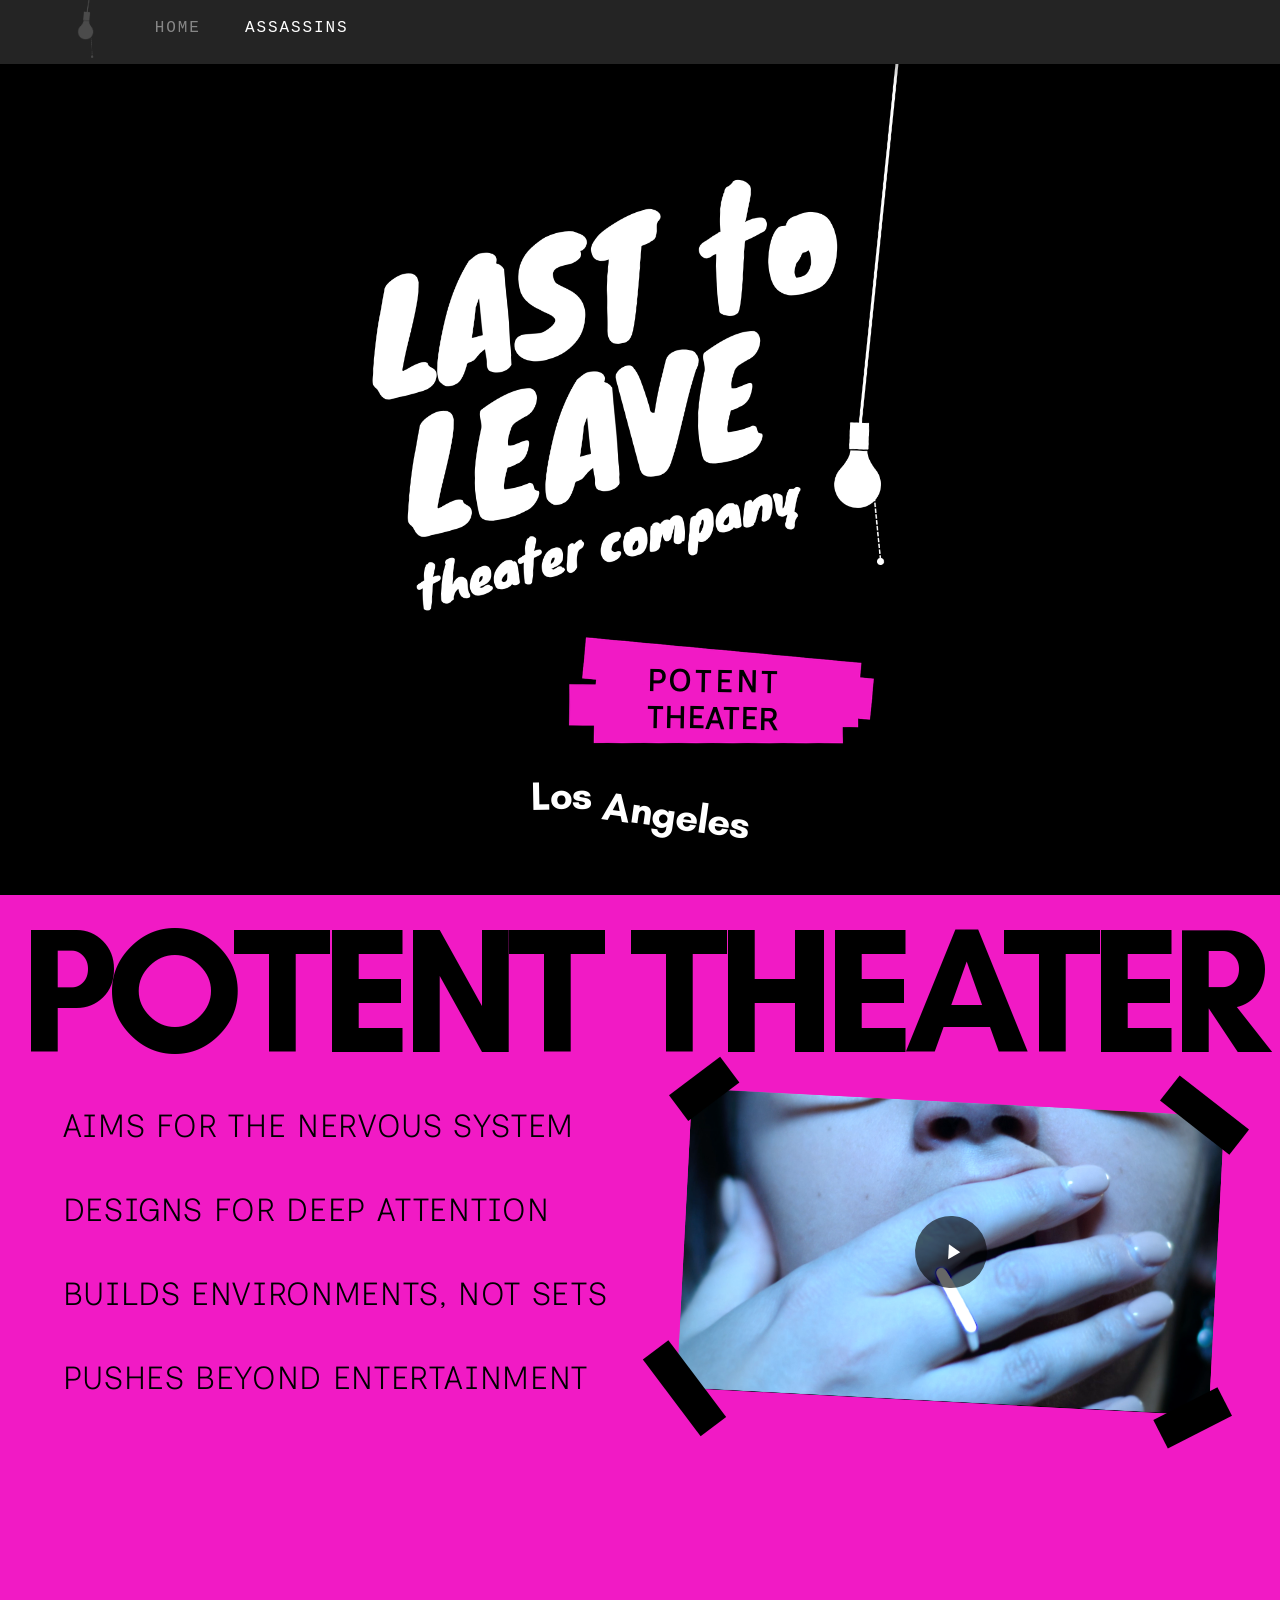
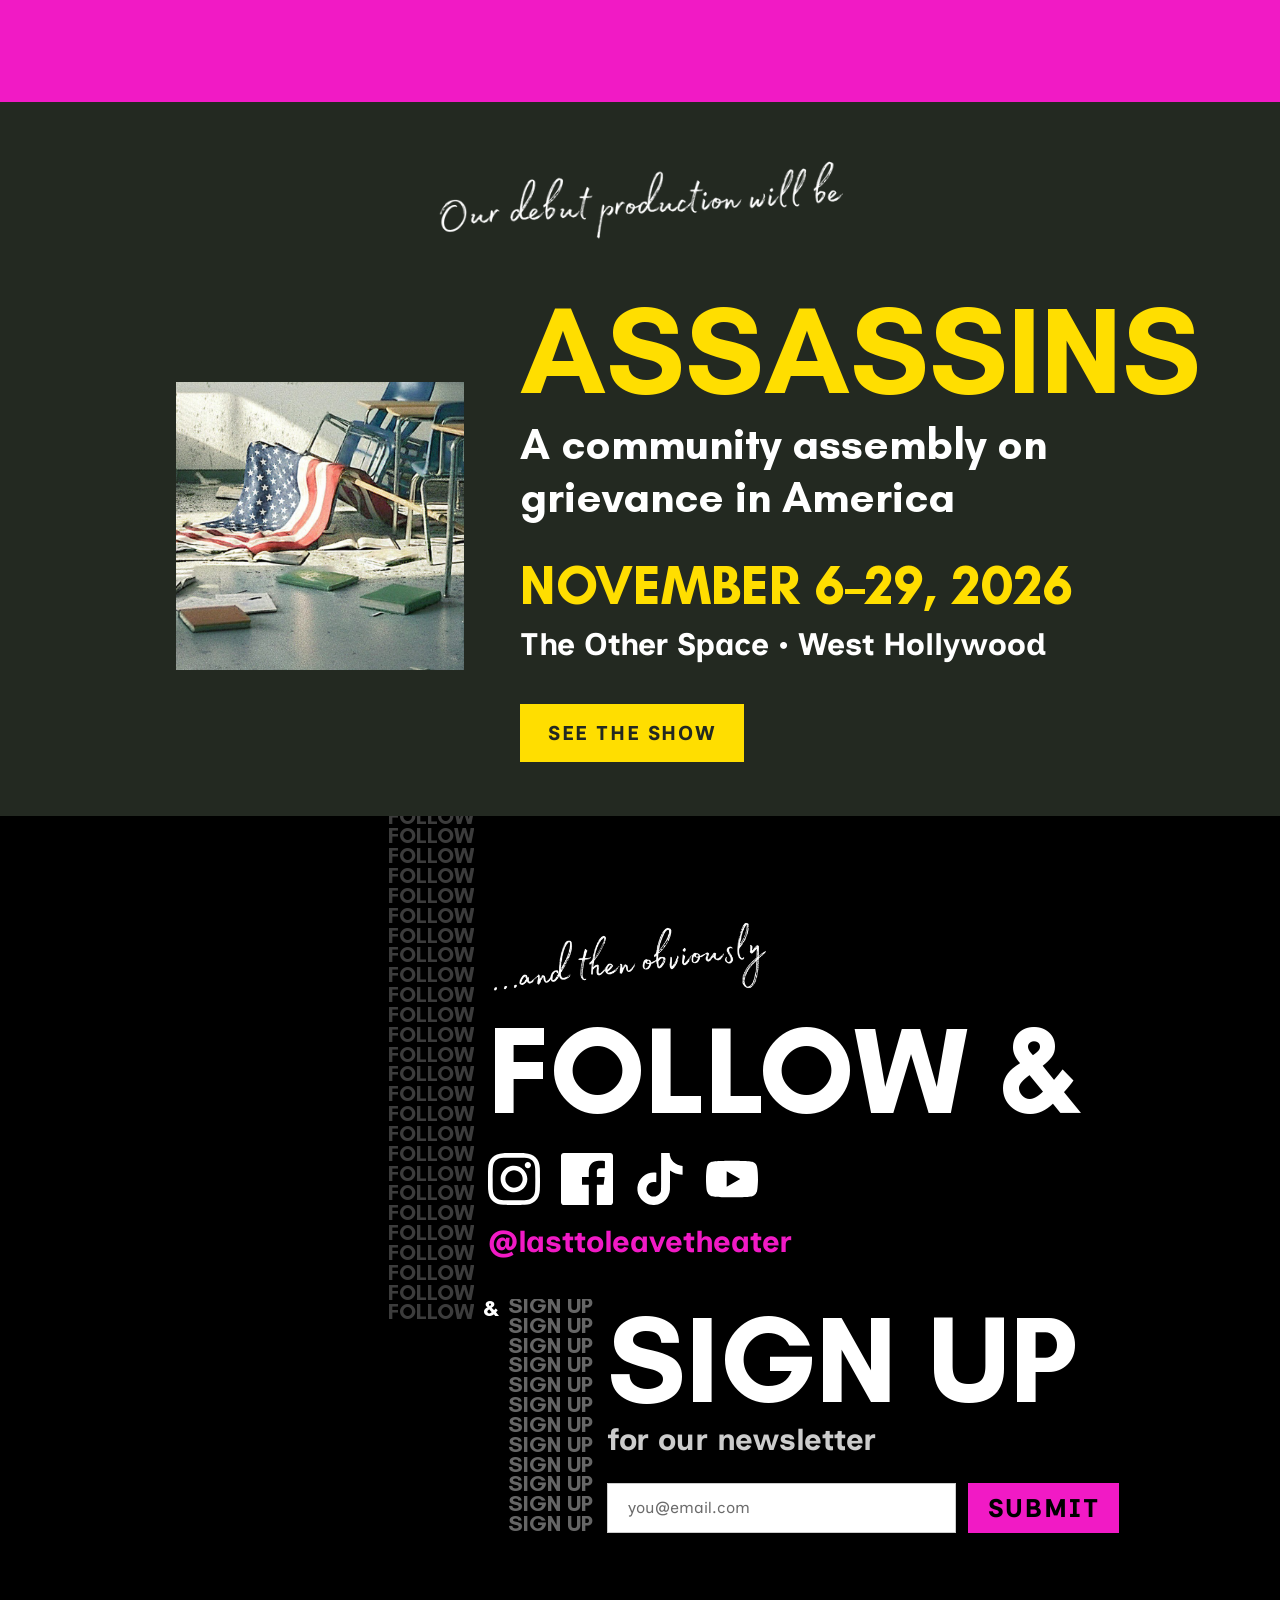
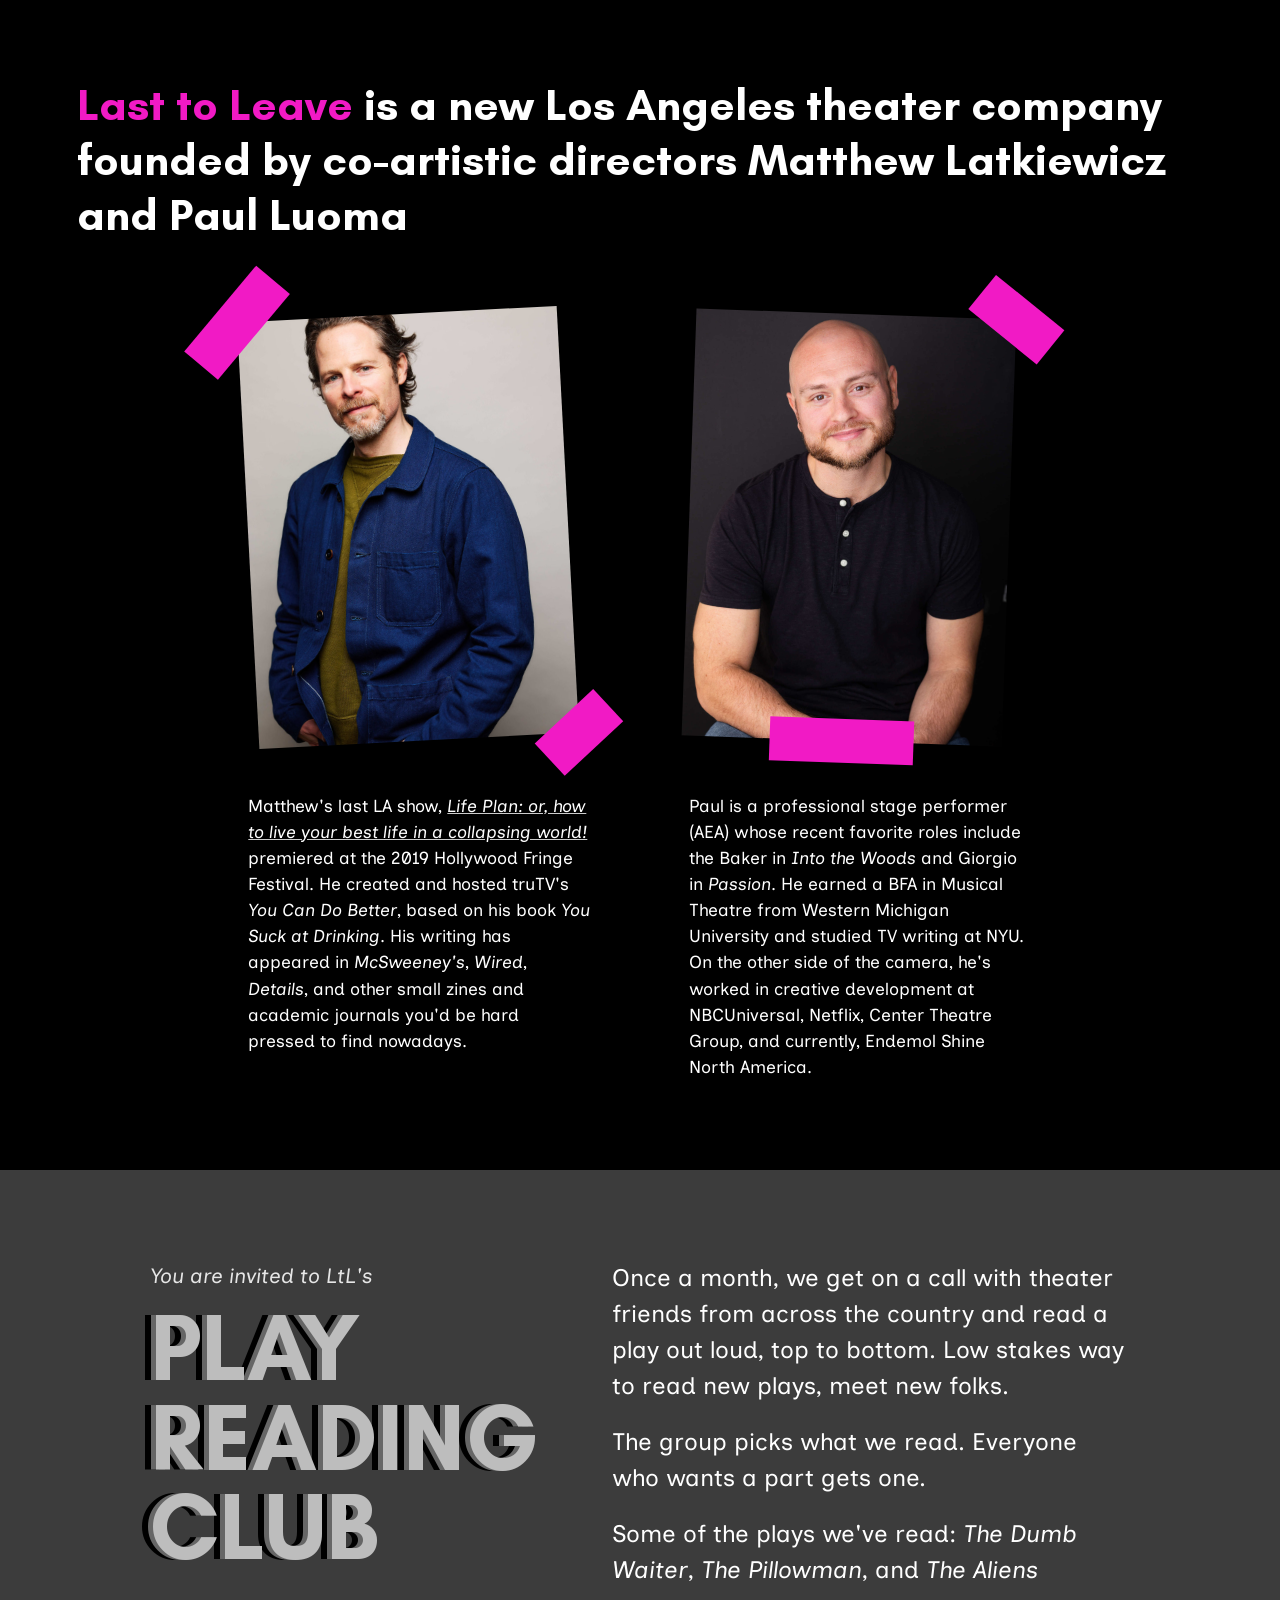
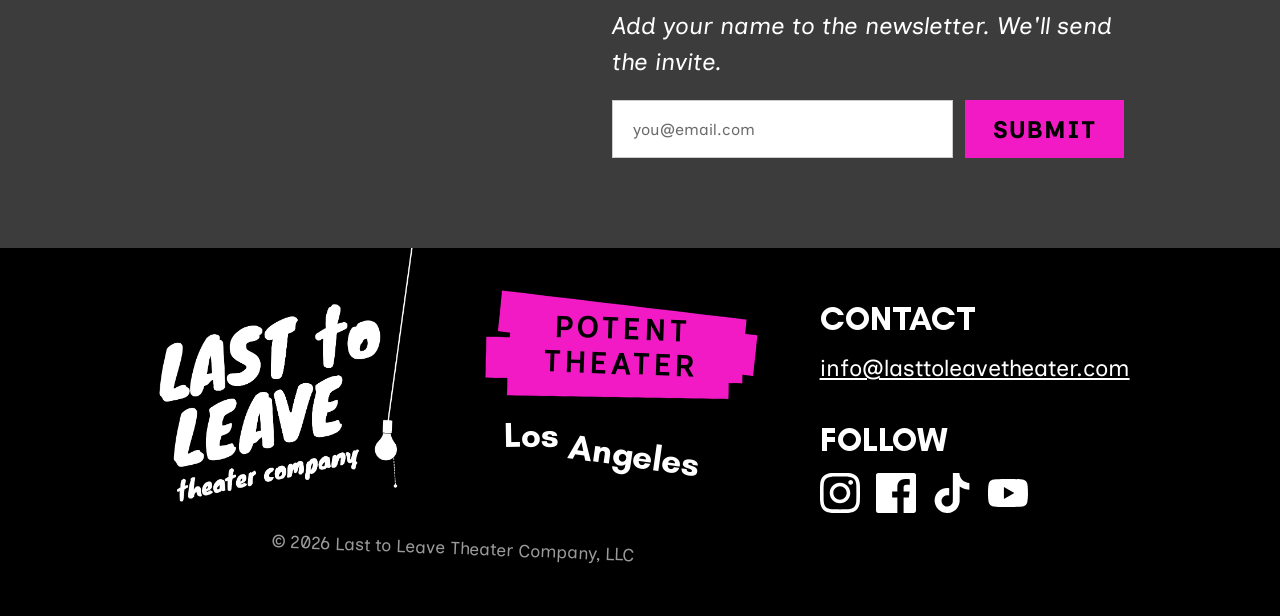
==== commit 8bf07f87: "added comma to bio, testing macbook air workflow" ====
--- a/index.html
+++ b/index.html
@@ -222,7 +222,7 @@
         <span class="tape tape--br"></span>
       </div>
       <p class="person__bio">
-        Matthew's last LA show, <a href="https://www.hollywoodfringe.org/projects/5773?tab=details" target="_blank" rel="noopener"><em>Life Plan: or how to live your best life in a collapsing world!</em></a> premiered at the 2019 Hollywood Fringe Festival. He created and hosted truTV's <em>You Can Do Better</em>, based on his book <em>You Suck at Drinking</em>. His writing has appeared in <em>McSweeney's</em>, <em>Wired</em>, <em>Details</em>, and other small zines and academic journals you'd be hard pressed to find nowadays.
+        Matthew's last LA show, <a href="https://www.hollywoodfringe.org/projects/5773?tab=details" target="_blank" rel="noopener"><em>Life Plan: or, how to live your best life in a collapsing world!</em></a> premiered at the 2019 Hollywood Fringe Festival. He created and hosted truTV's <em>You Can Do Better</em>, based on his book <em>You Suck at Drinking</em>. His writing has appeared in <em>McSweeney's</em>, <em>Wired</em>, <em>Details</em>, and other small zines and academic journals you'd be hard pressed to find nowadays.
       </p>
     </div>
 
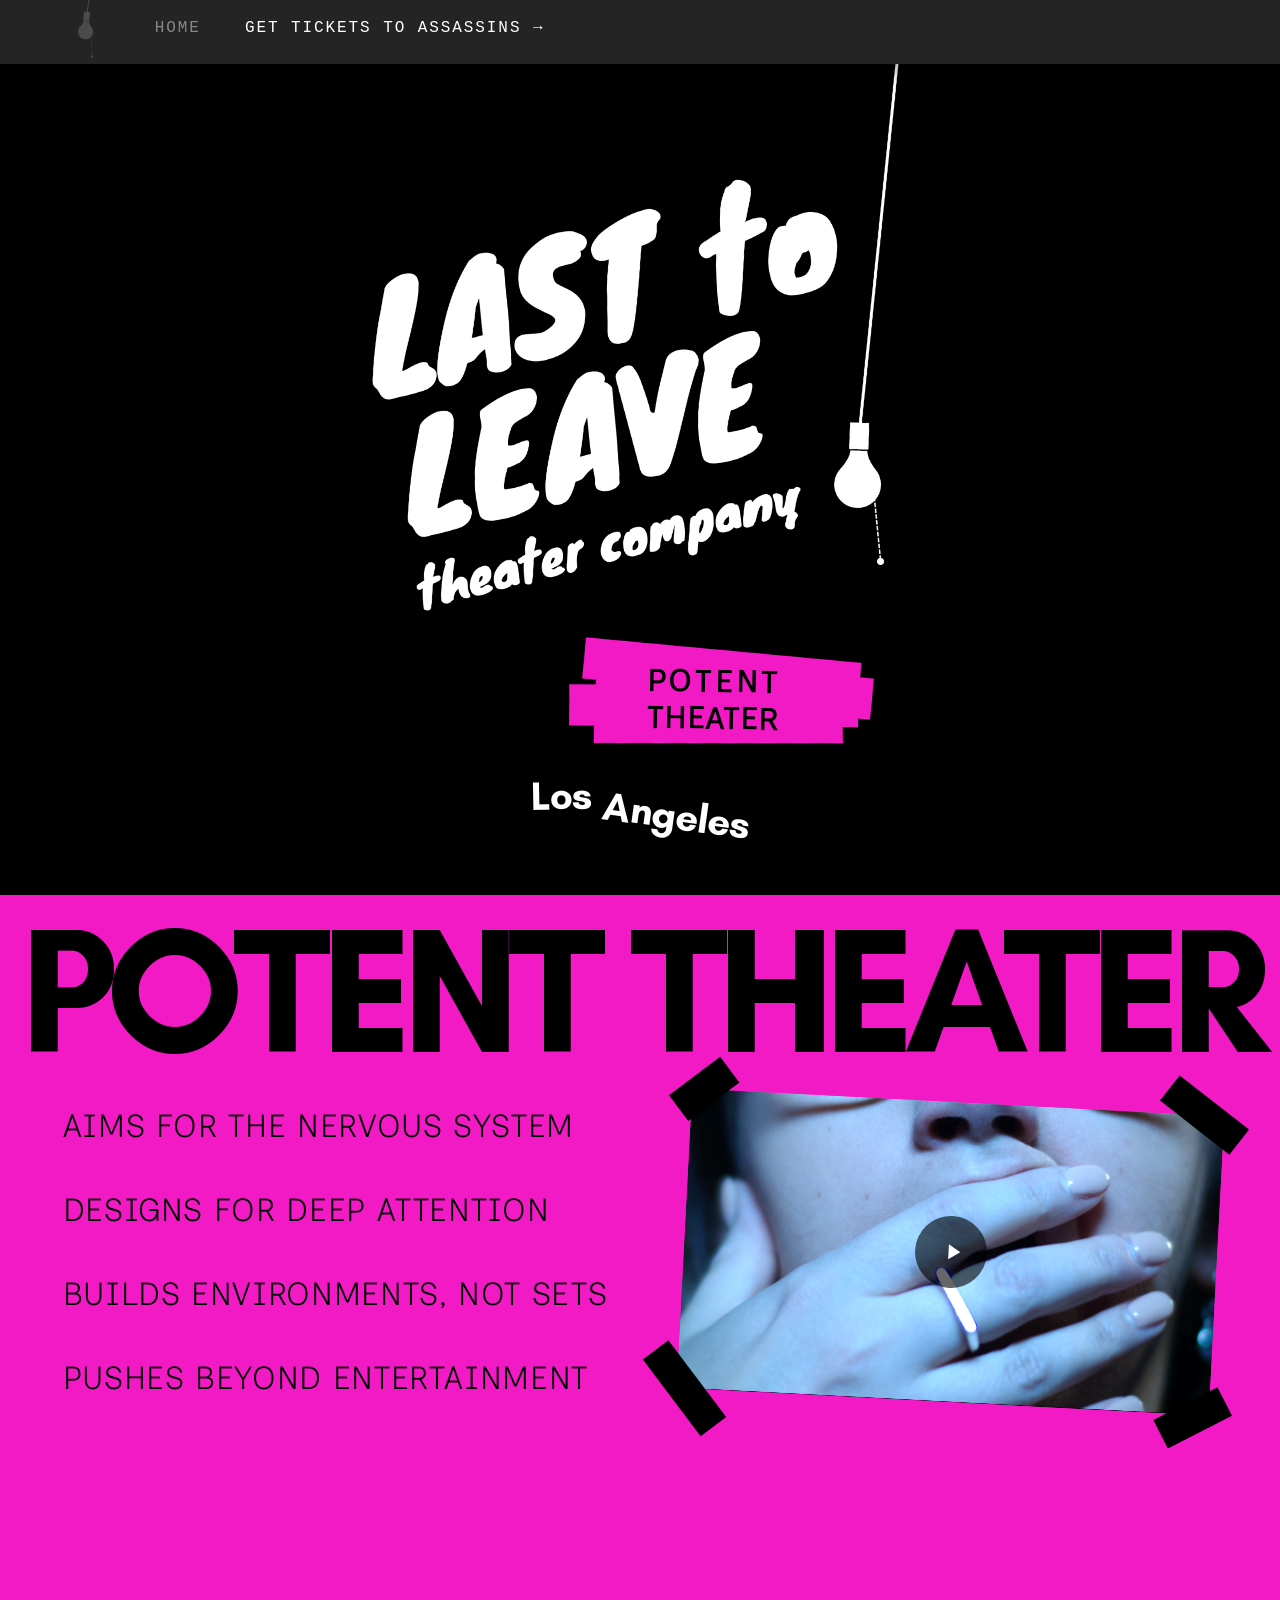
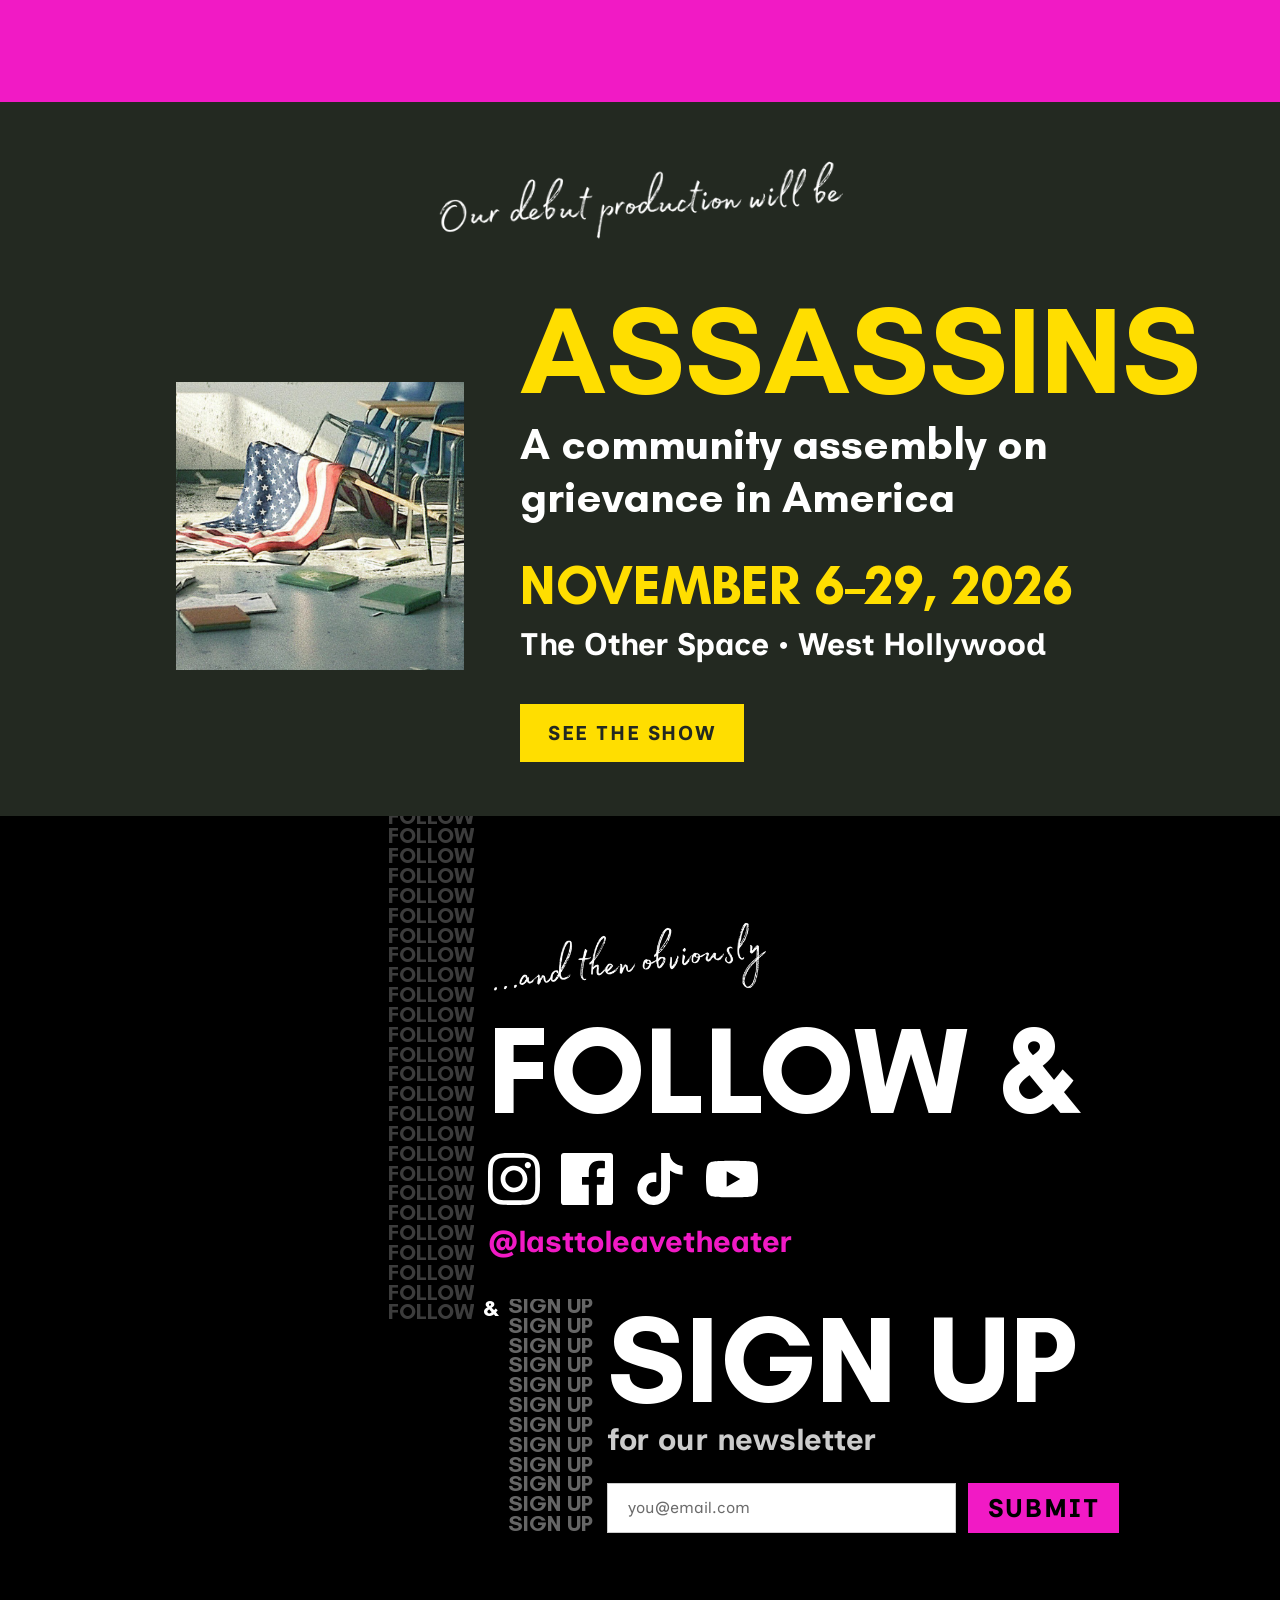
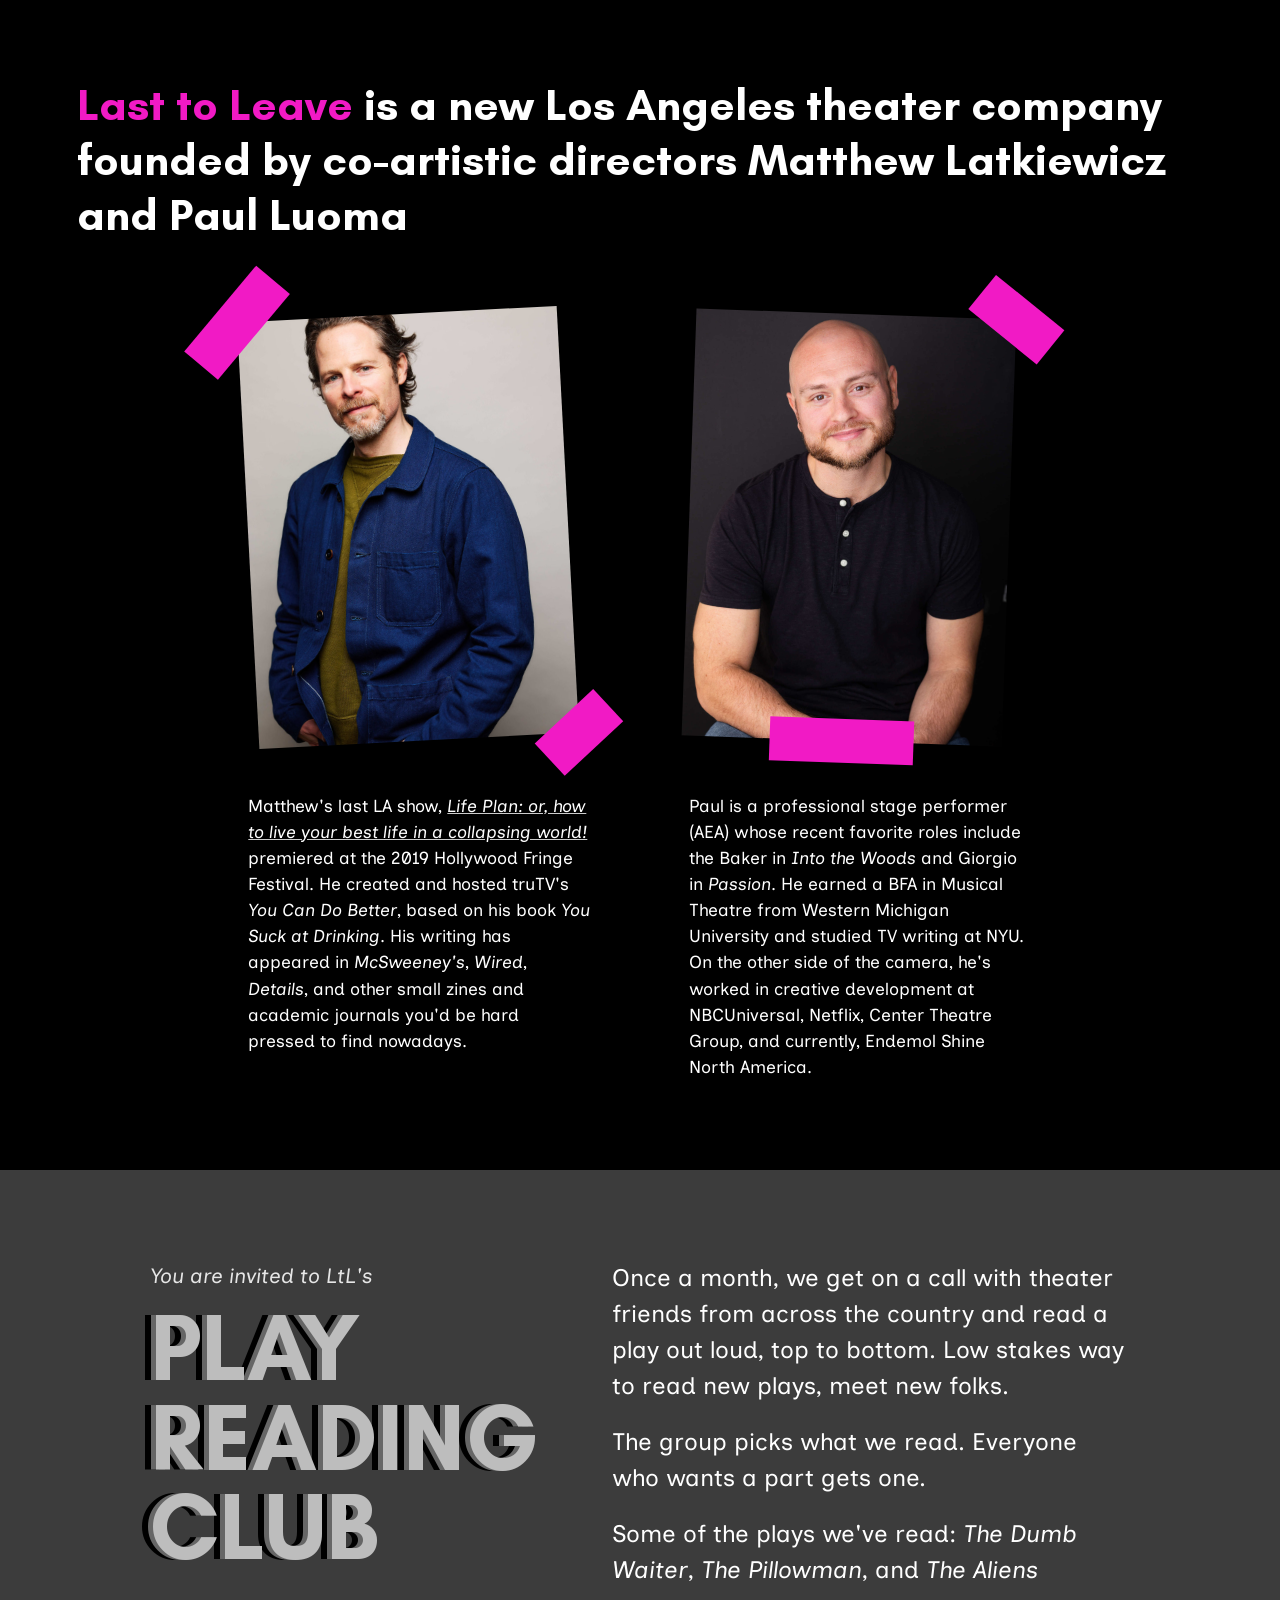
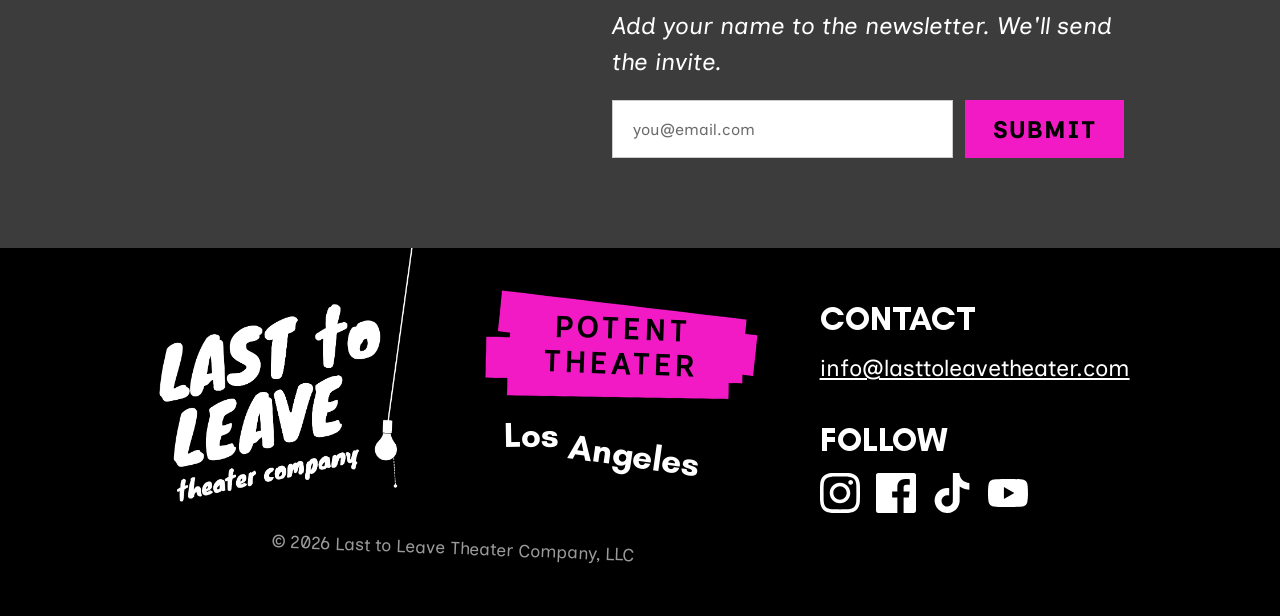
==== commit 85c3acb9: "made tickets to assassins more explicit" ====
--- a/index.html
+++ b/index.html
@@ -29,7 +29,7 @@
          css/style.css. -->
     <span class="site-nav__bulb" aria-hidden="true"></span>
     <a class="site-nav__link site-nav__link--current" href="/" aria-current="page">Home</a>
-    <a class="site-nav__link" href="/assassins/">Assassins</a>
+    <a class="site-nav__link" href="/assassins/">Get Tickets to Assassins →</a>
   </div>
 </nav>
 
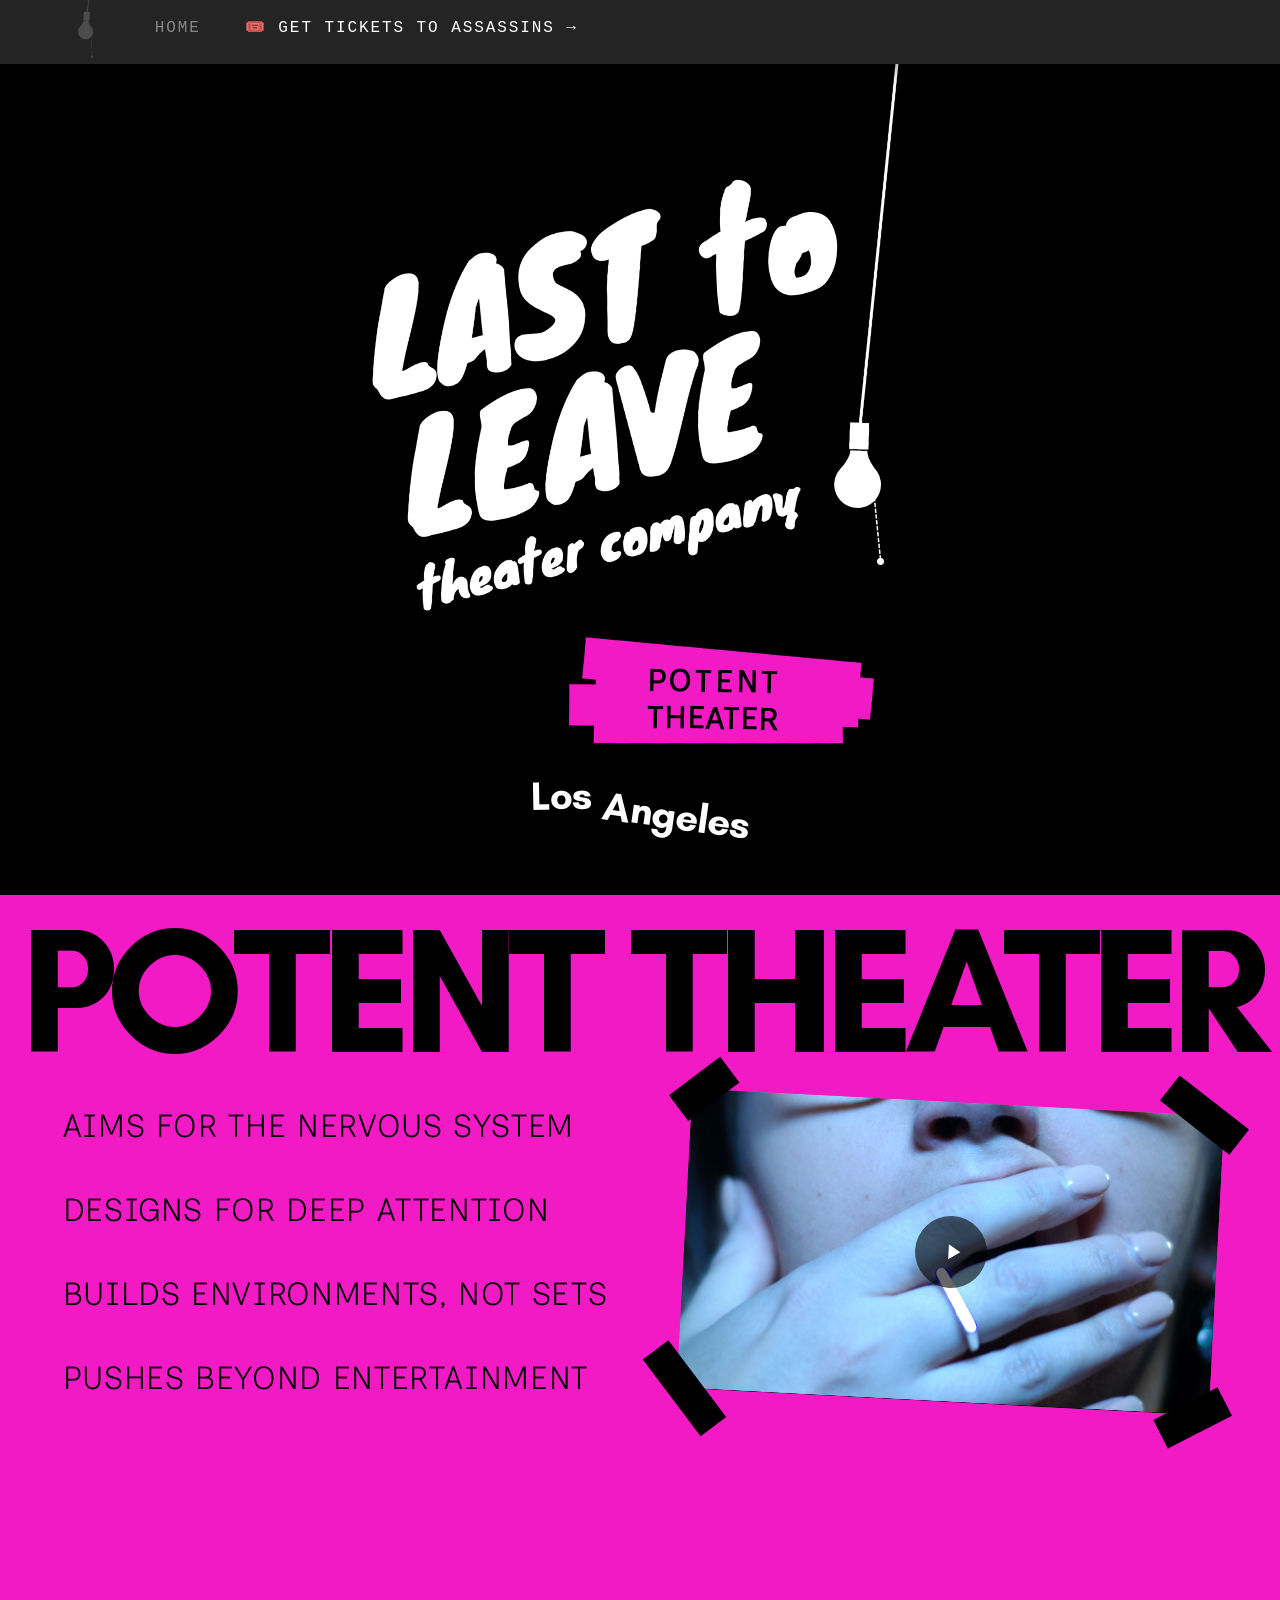
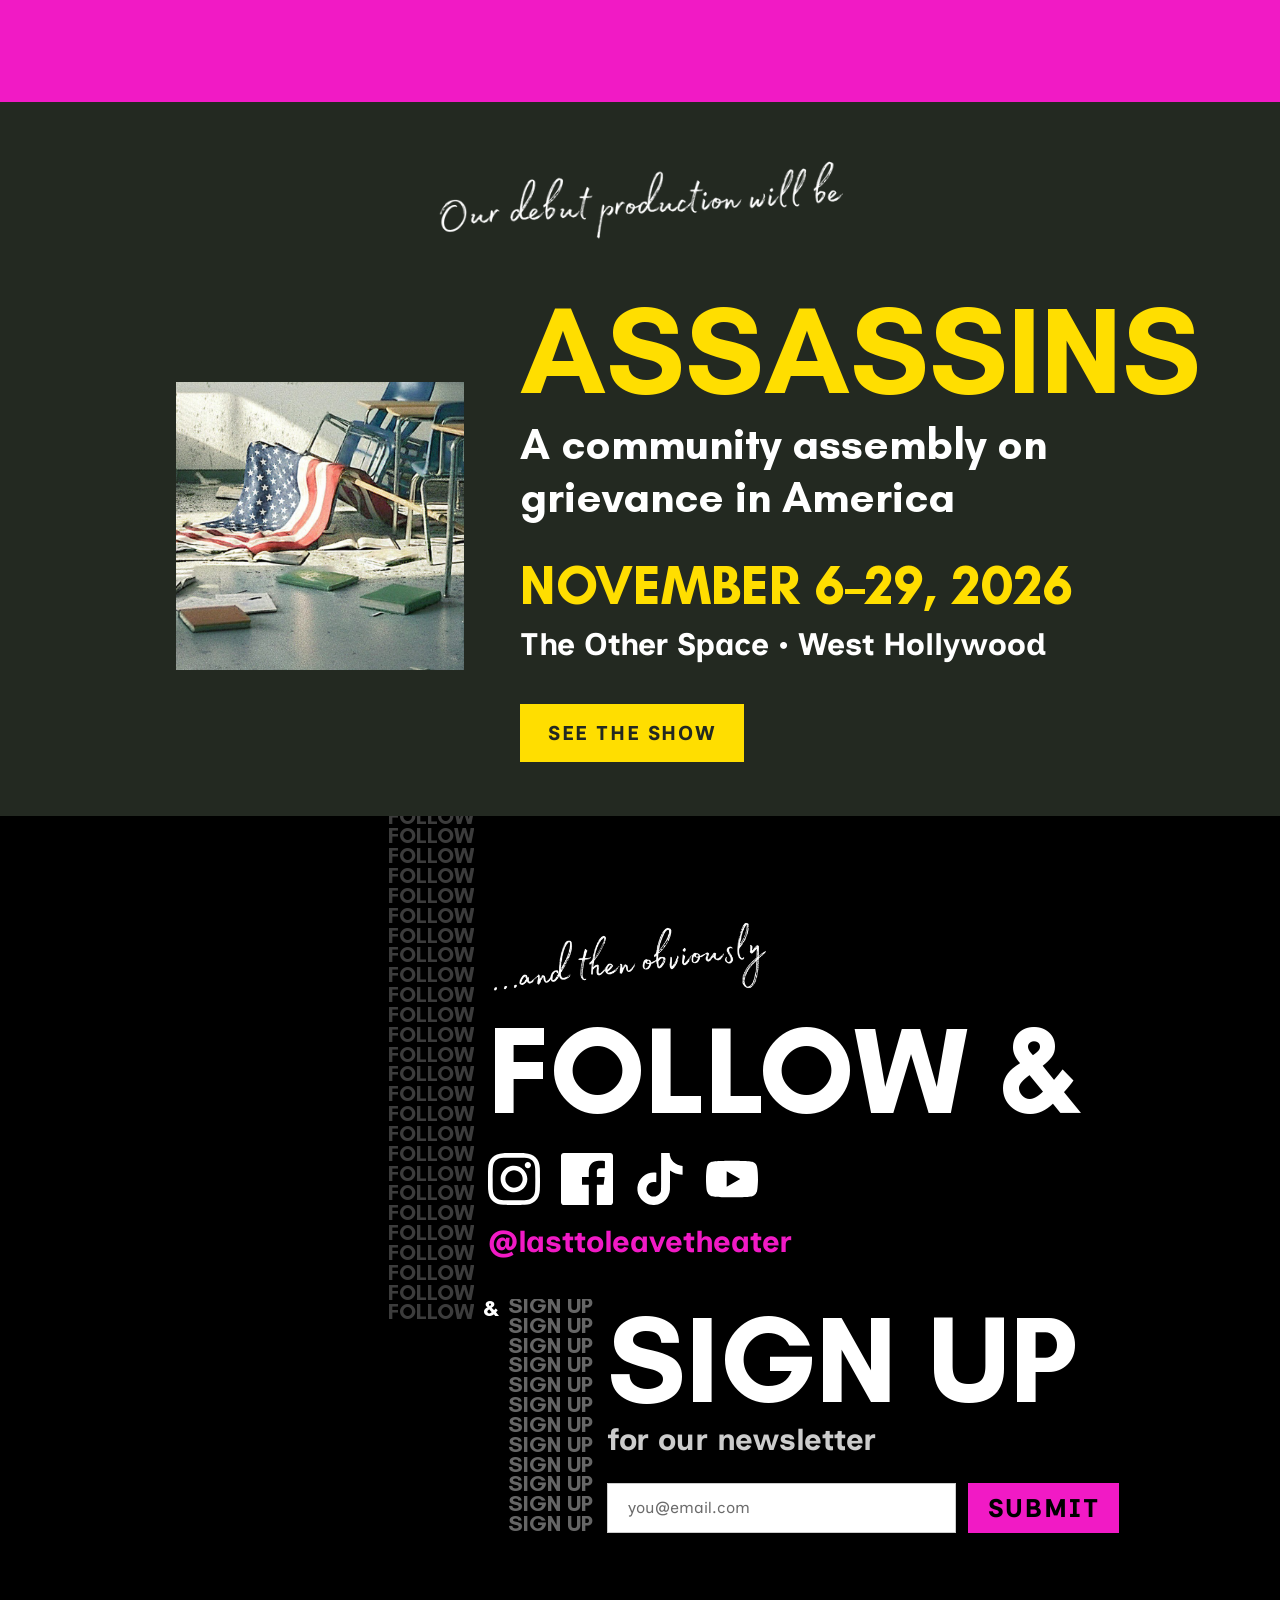
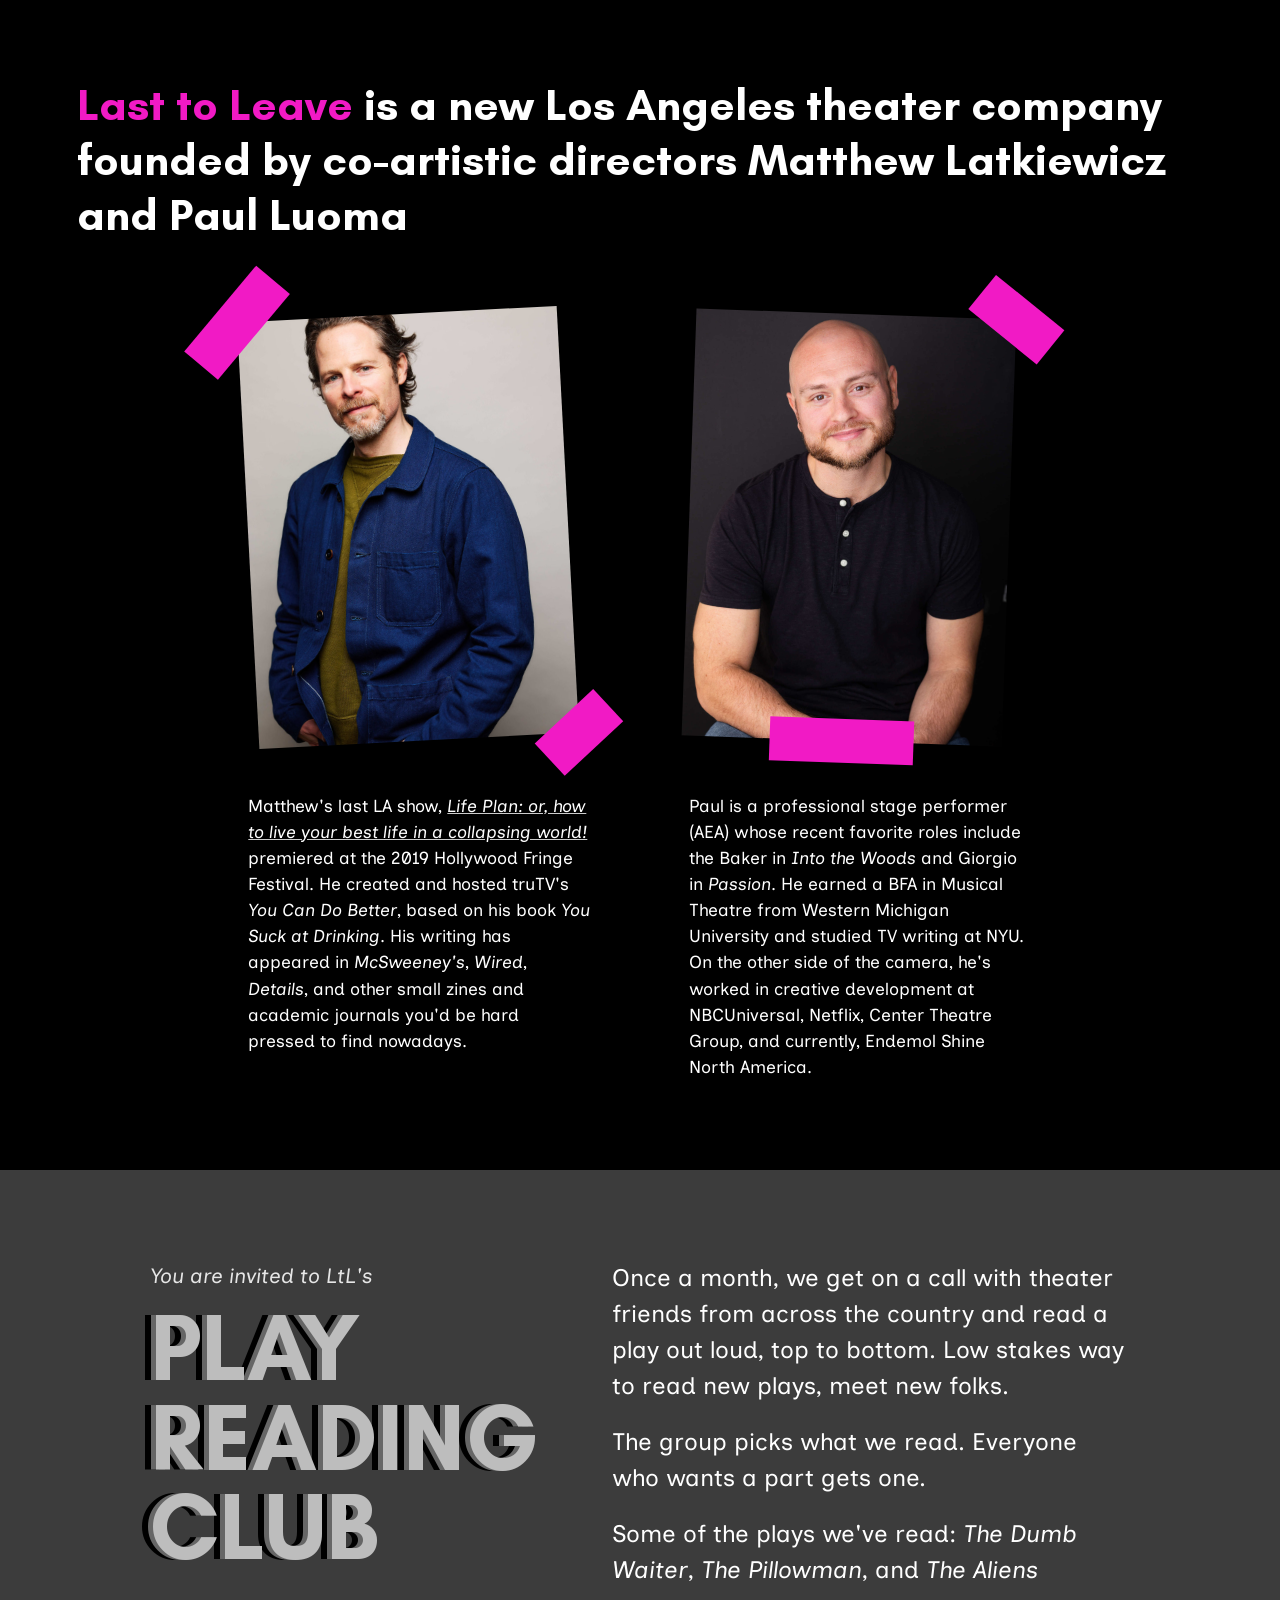
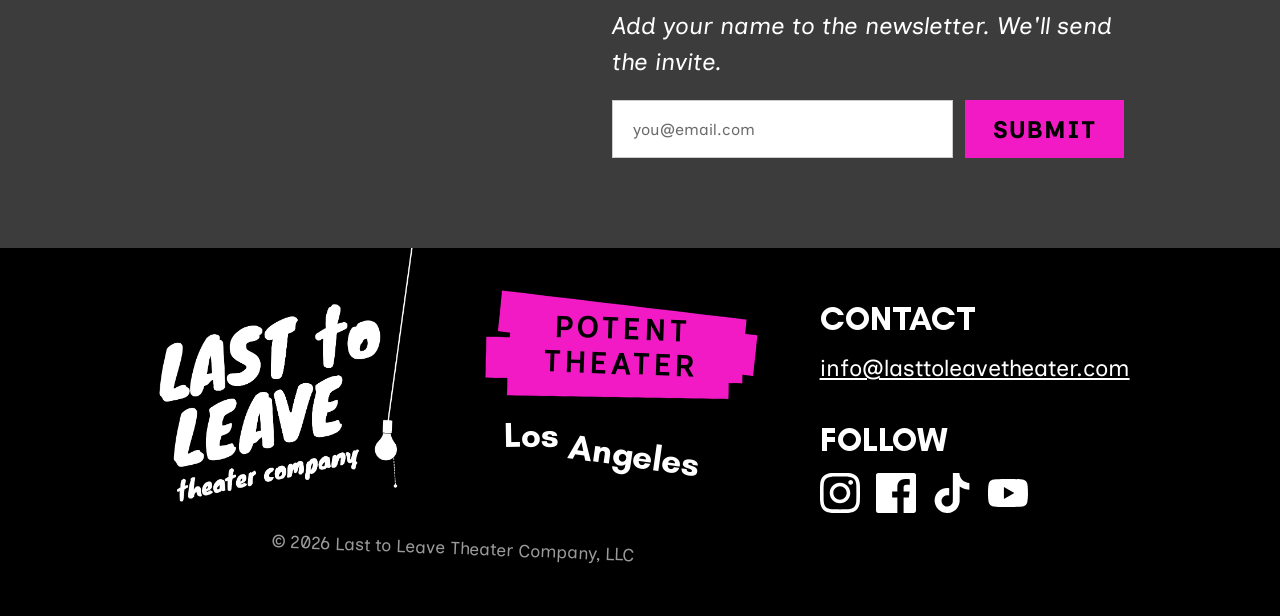
==== commit bfbe5b30: "Added ticket emoji to draw the eye to the link" ====
--- a/index.html
+++ b/index.html
@@ -29,7 +29,7 @@
          css/style.css. -->
     <span class="site-nav__bulb" aria-hidden="true"></span>
     <a class="site-nav__link site-nav__link--current" href="/" aria-current="page">Home</a>
-    <a class="site-nav__link" href="/assassins/">Get Tickets to Assassins →</a>
+    <a class="site-nav__link" href="/assassins/">🎟️ Get Tickets to Assassins →</a>
   </div>
 </nav>
 
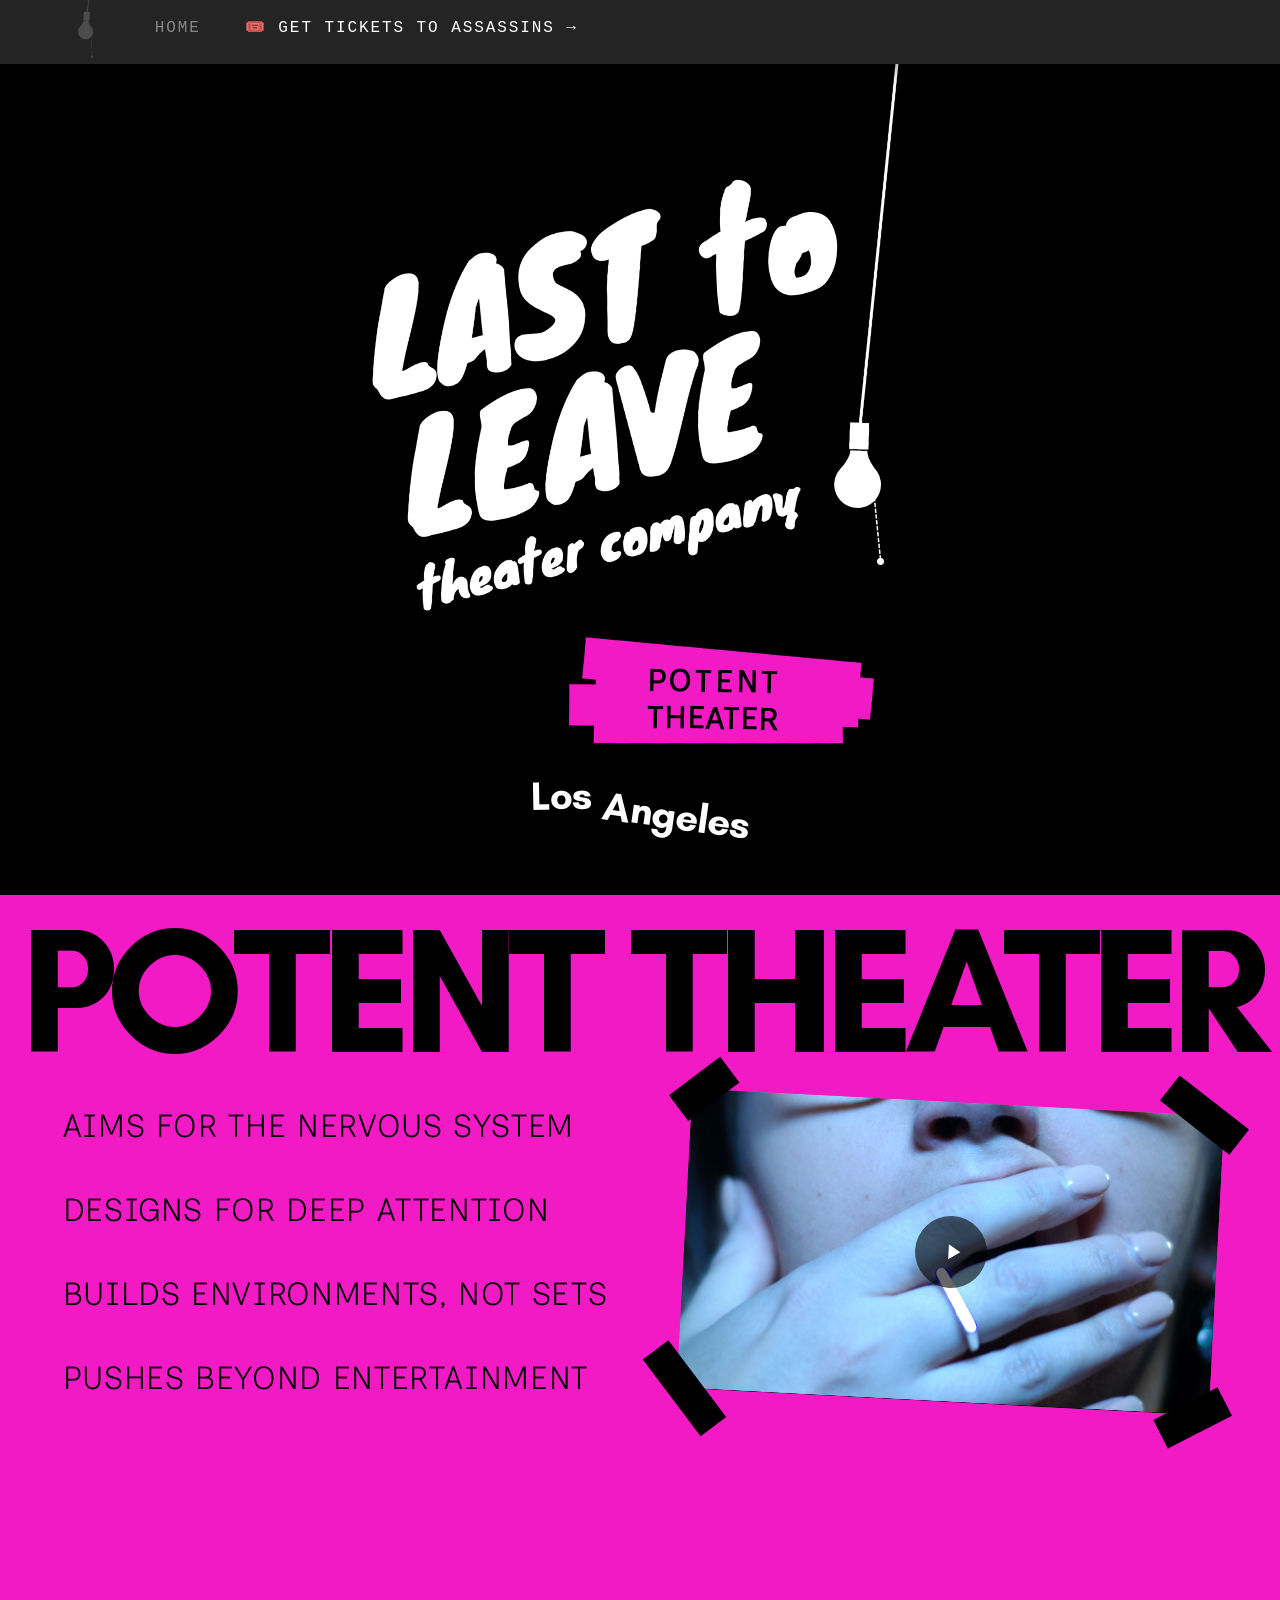
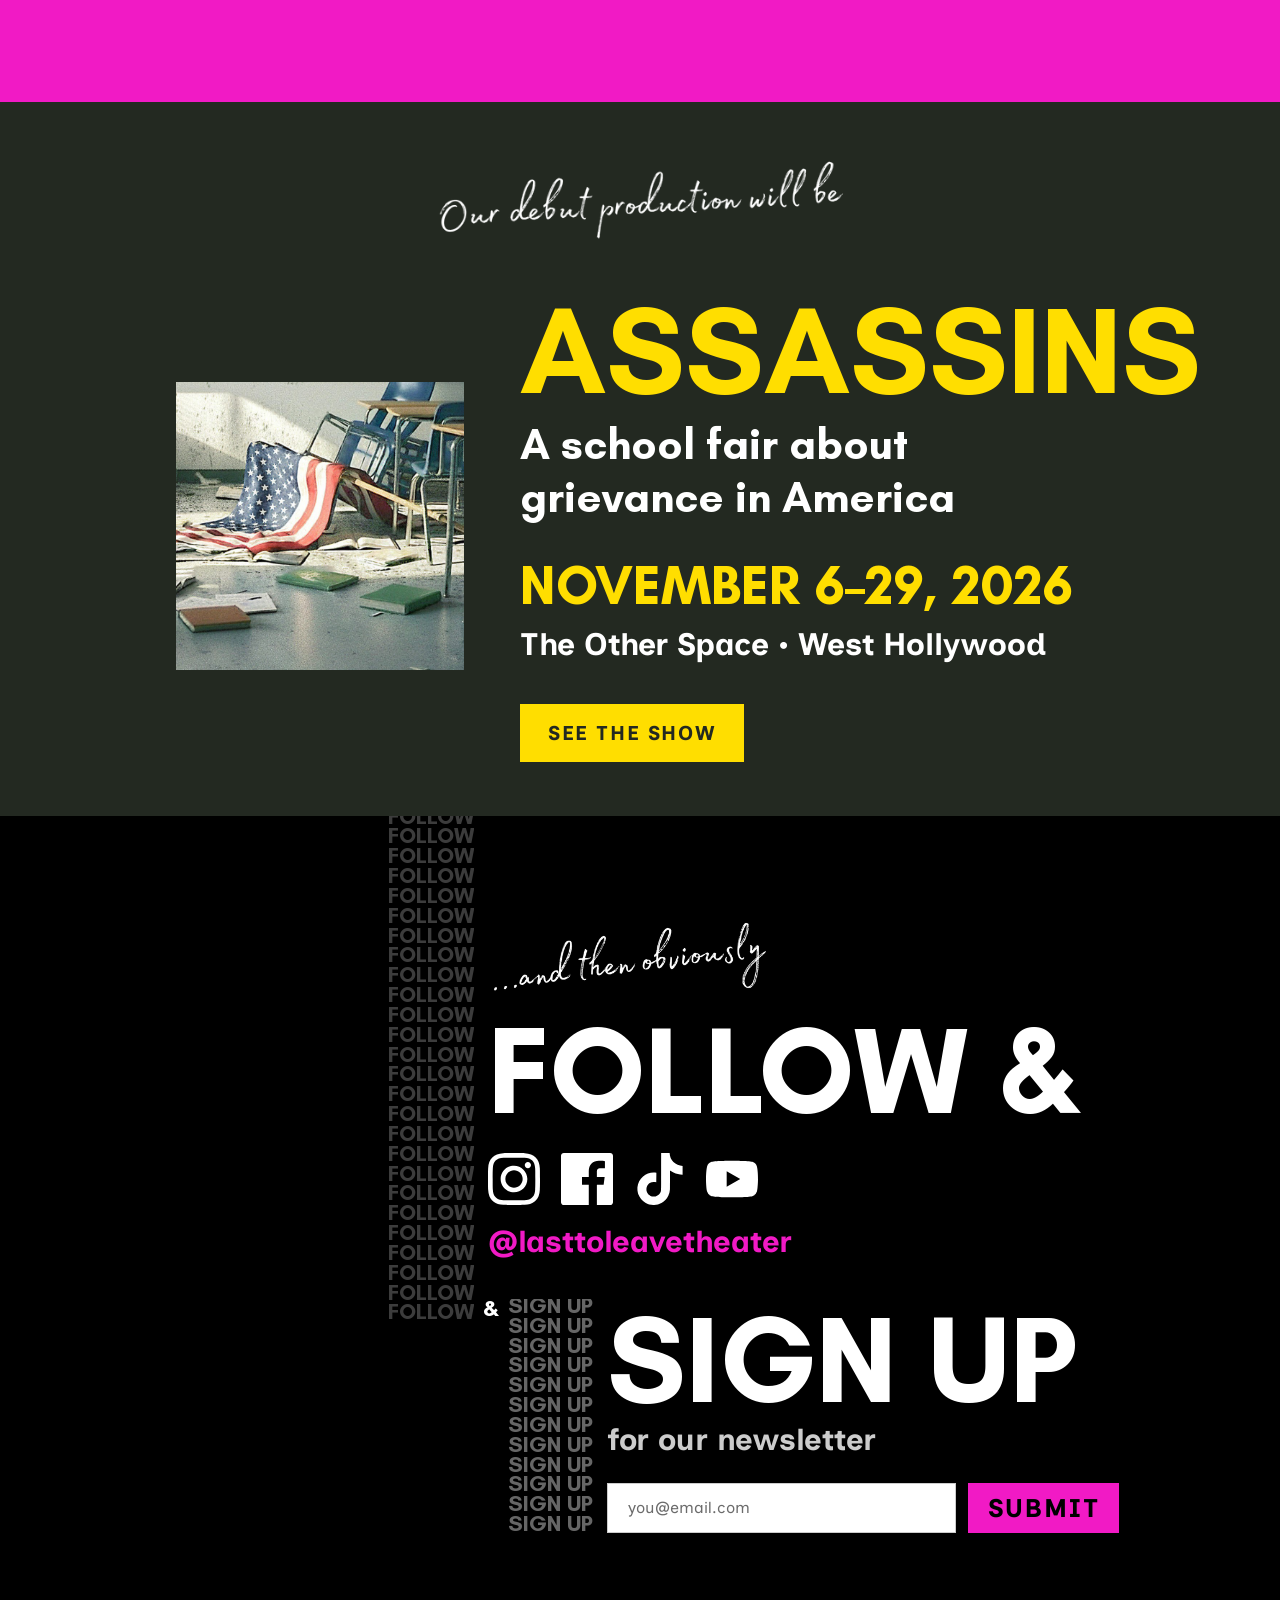
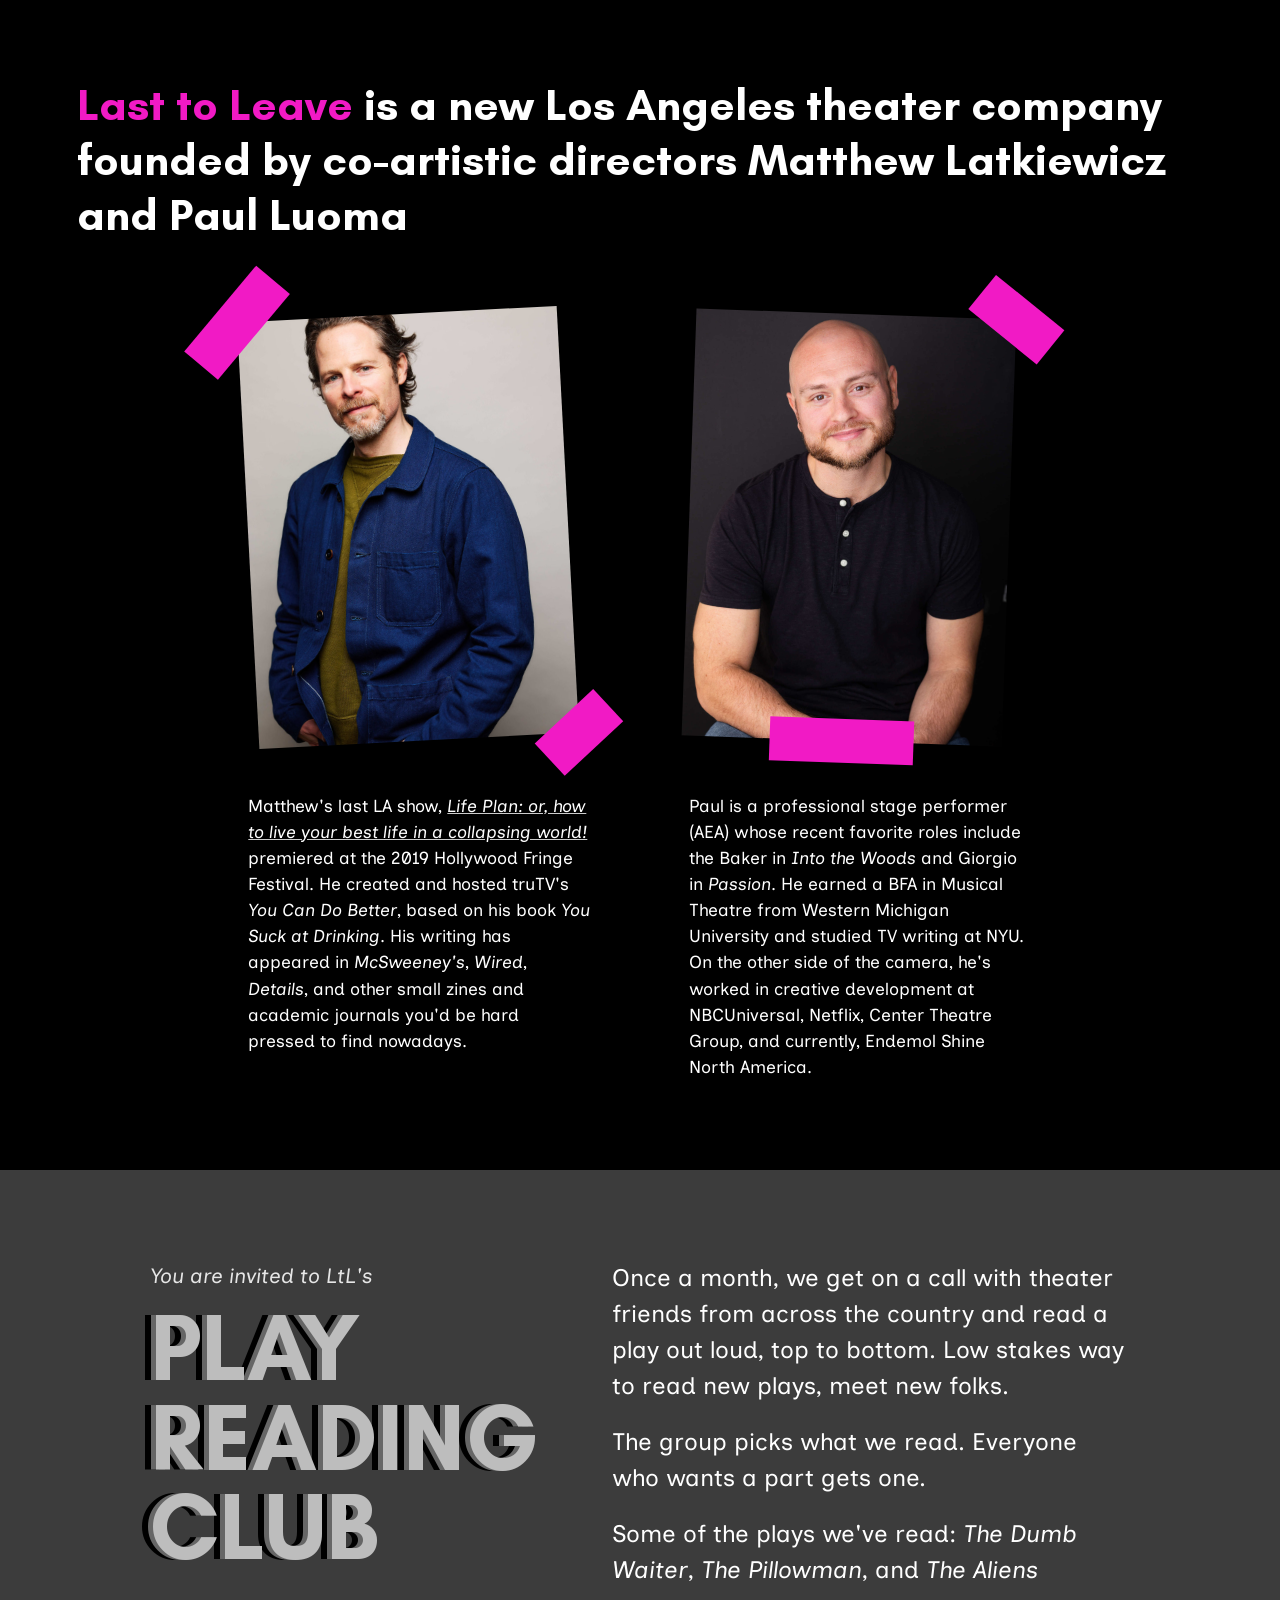
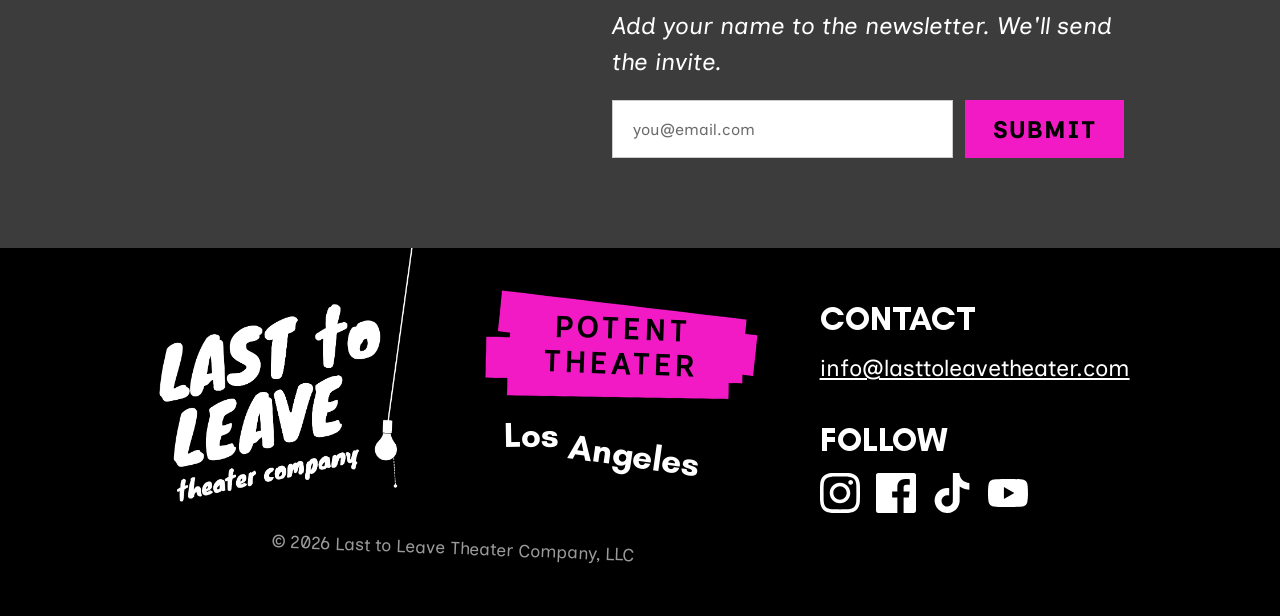
==== commit a71de90d: "updating homepage to change Assassins blurb" ====
--- a/index.html
+++ b/index.html
@@ -132,7 +132,7 @@
 
     <div class="assassins-feature__text">
       <h2 class="assassins-feature__title">ASSASSINS</h2>
-      <p class="assassins-feature__tagline">A community assembly on grievance in America</p>
+      <p class="assassins-feature__tagline">A school fair about grievance in America</p>
       <p class="assassins-feature__dates">NOVEMBER 6&#8211;29, 2026</p>
       <p class="assassins-feature__venue">The Other Space &bull; West Hollywood</p>
       <a href="/assassins/" class="assassins-feature__cta">See the show</a>
